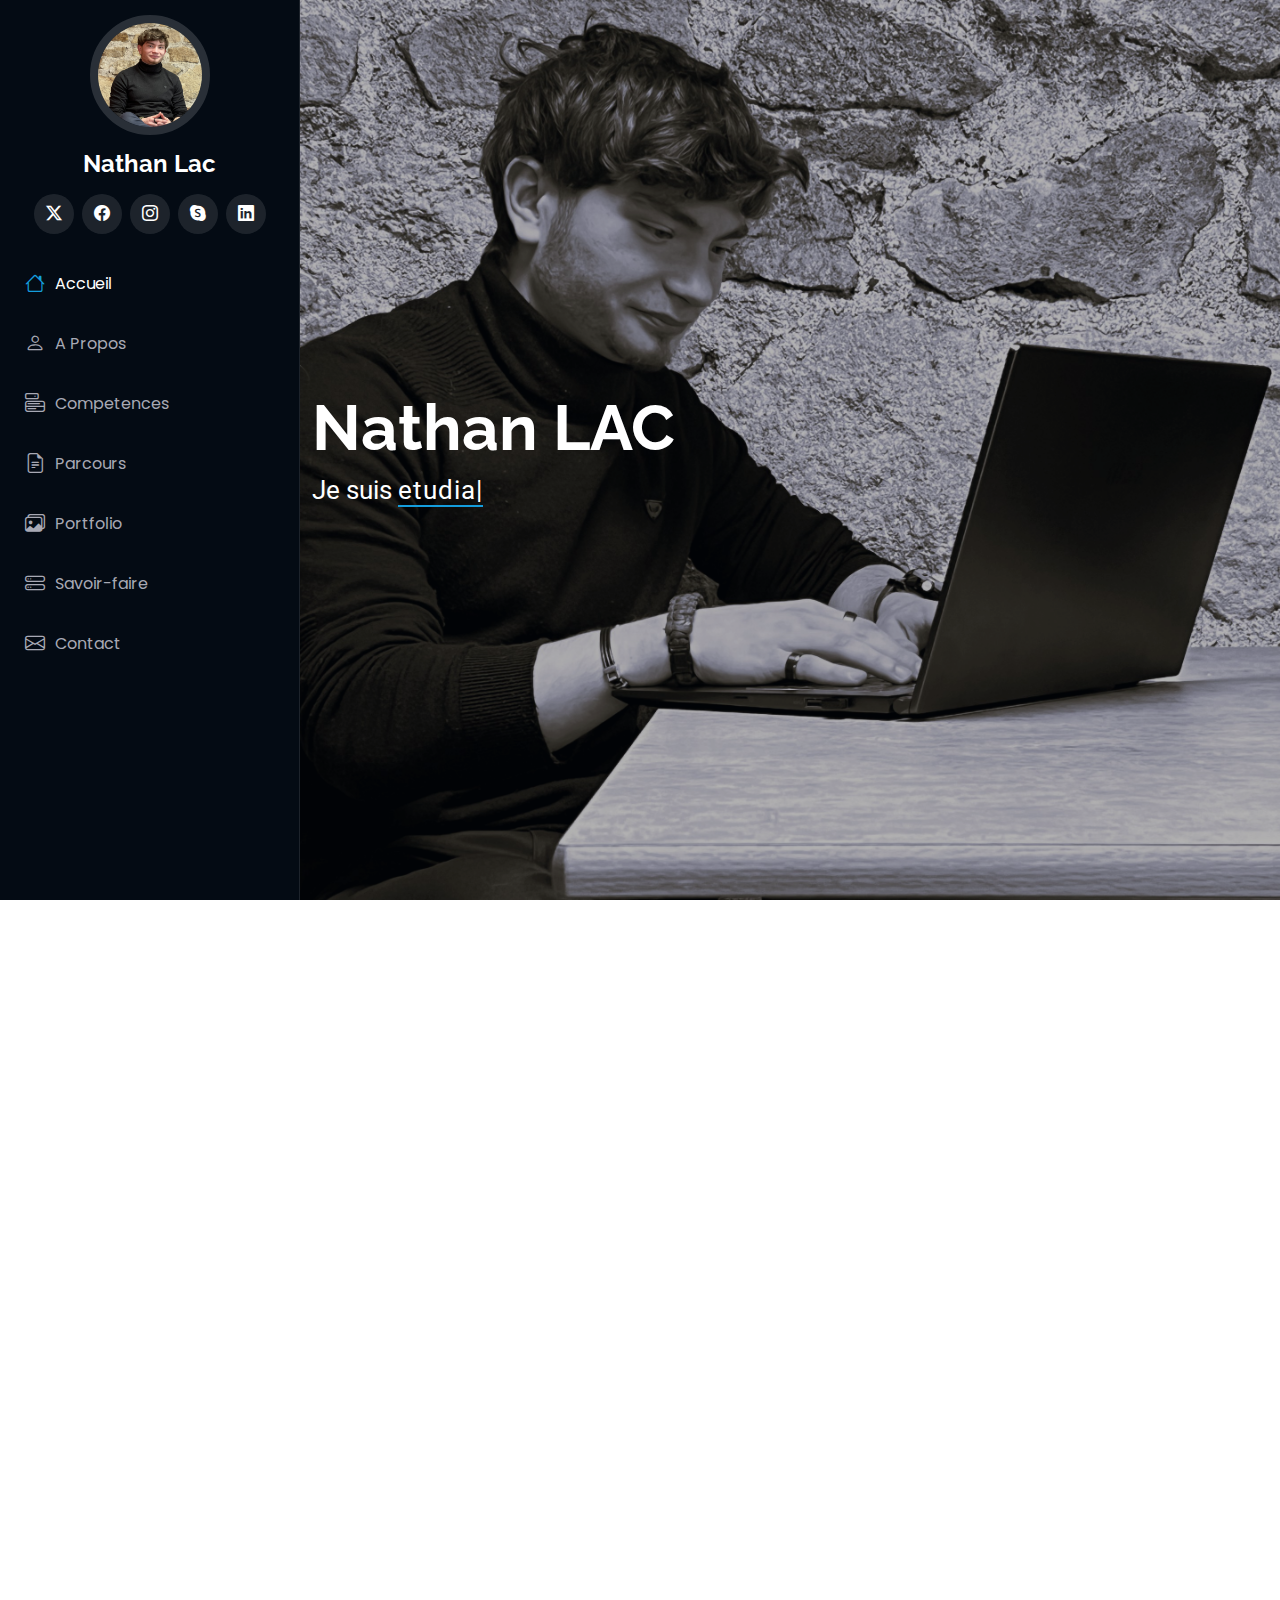
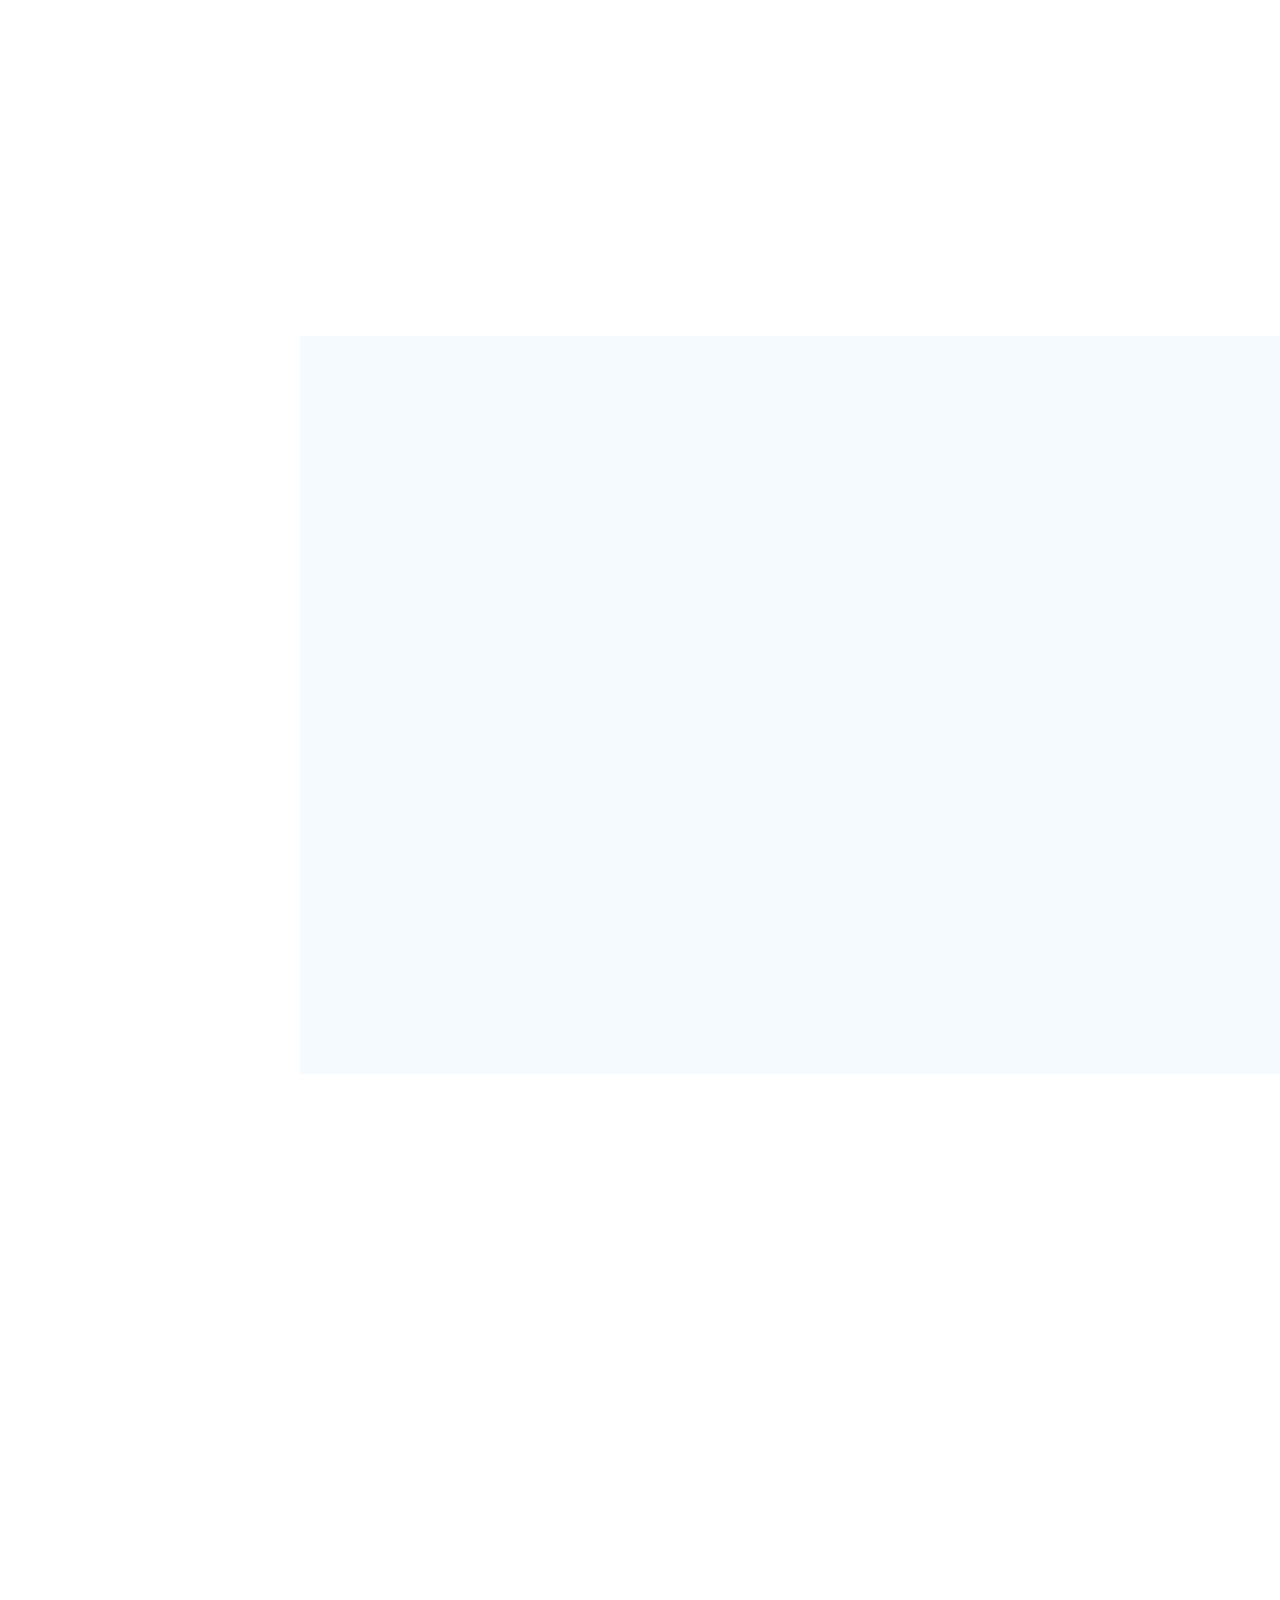
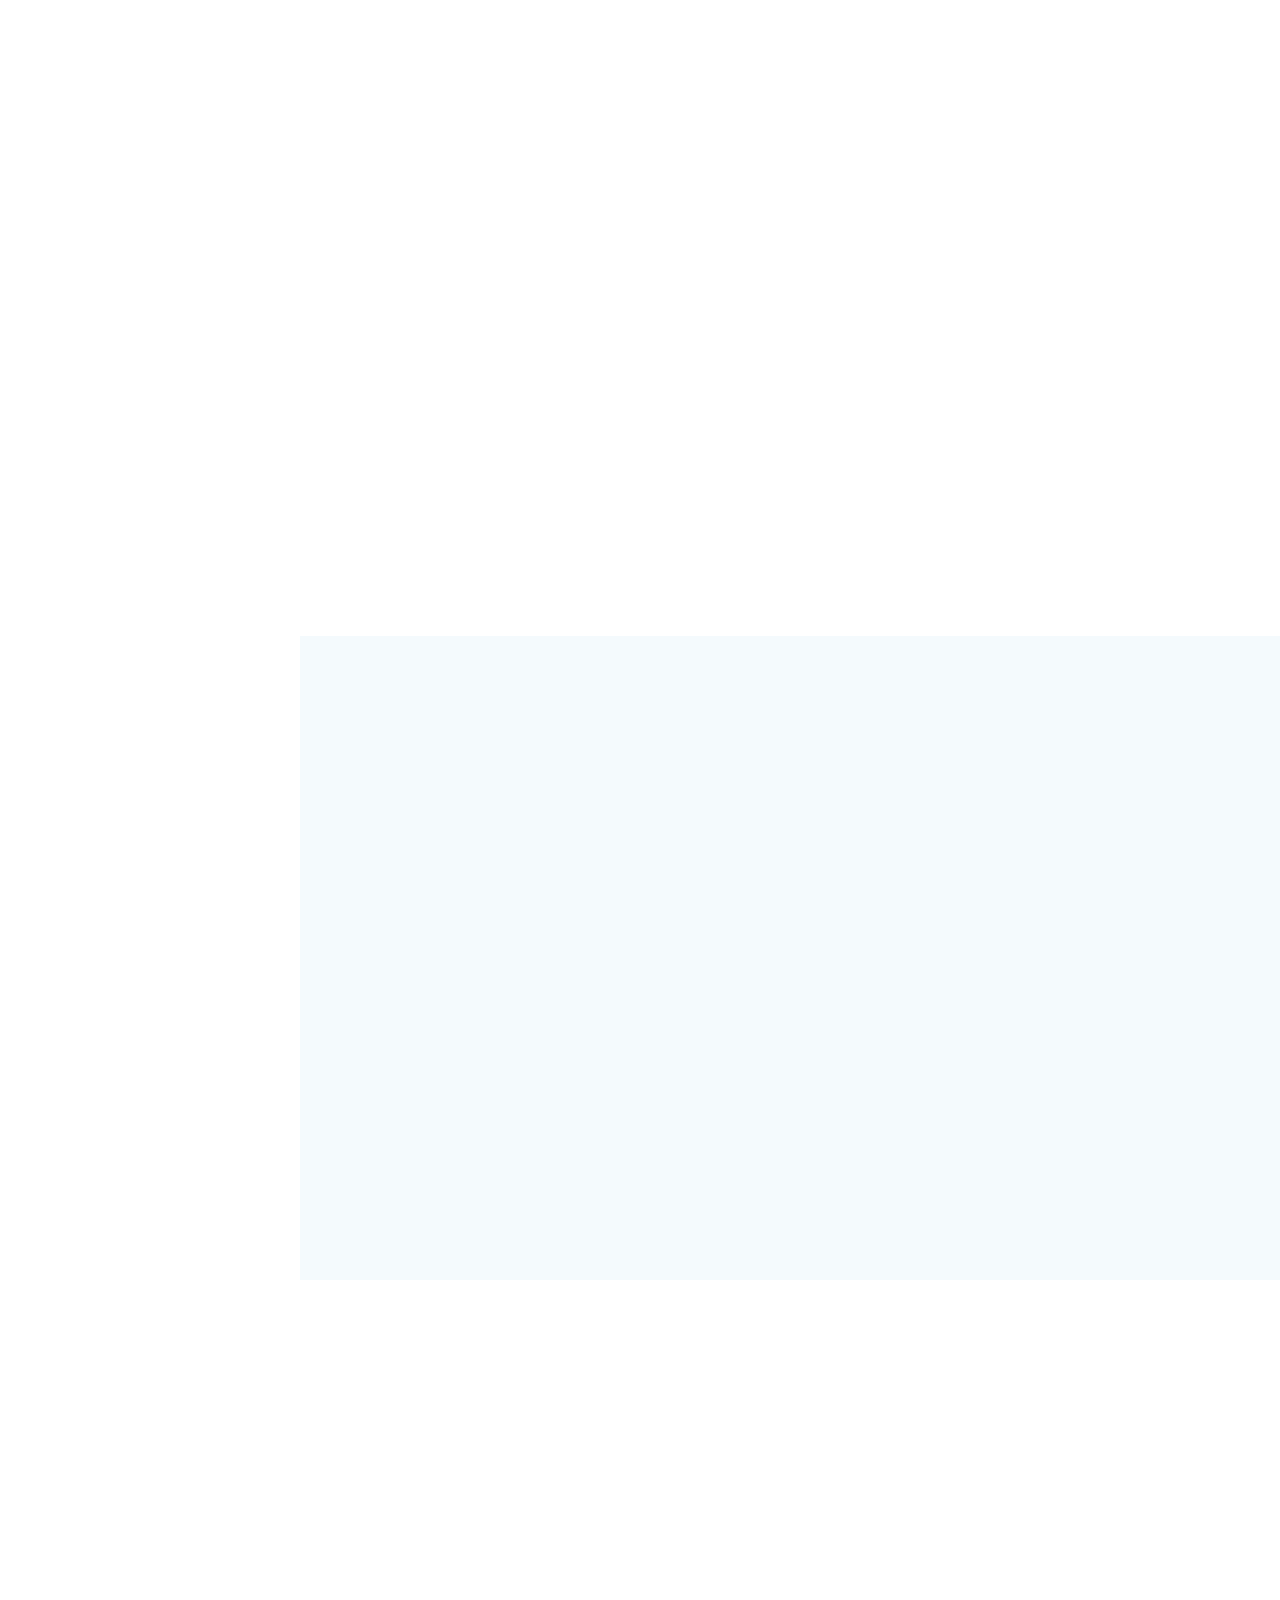
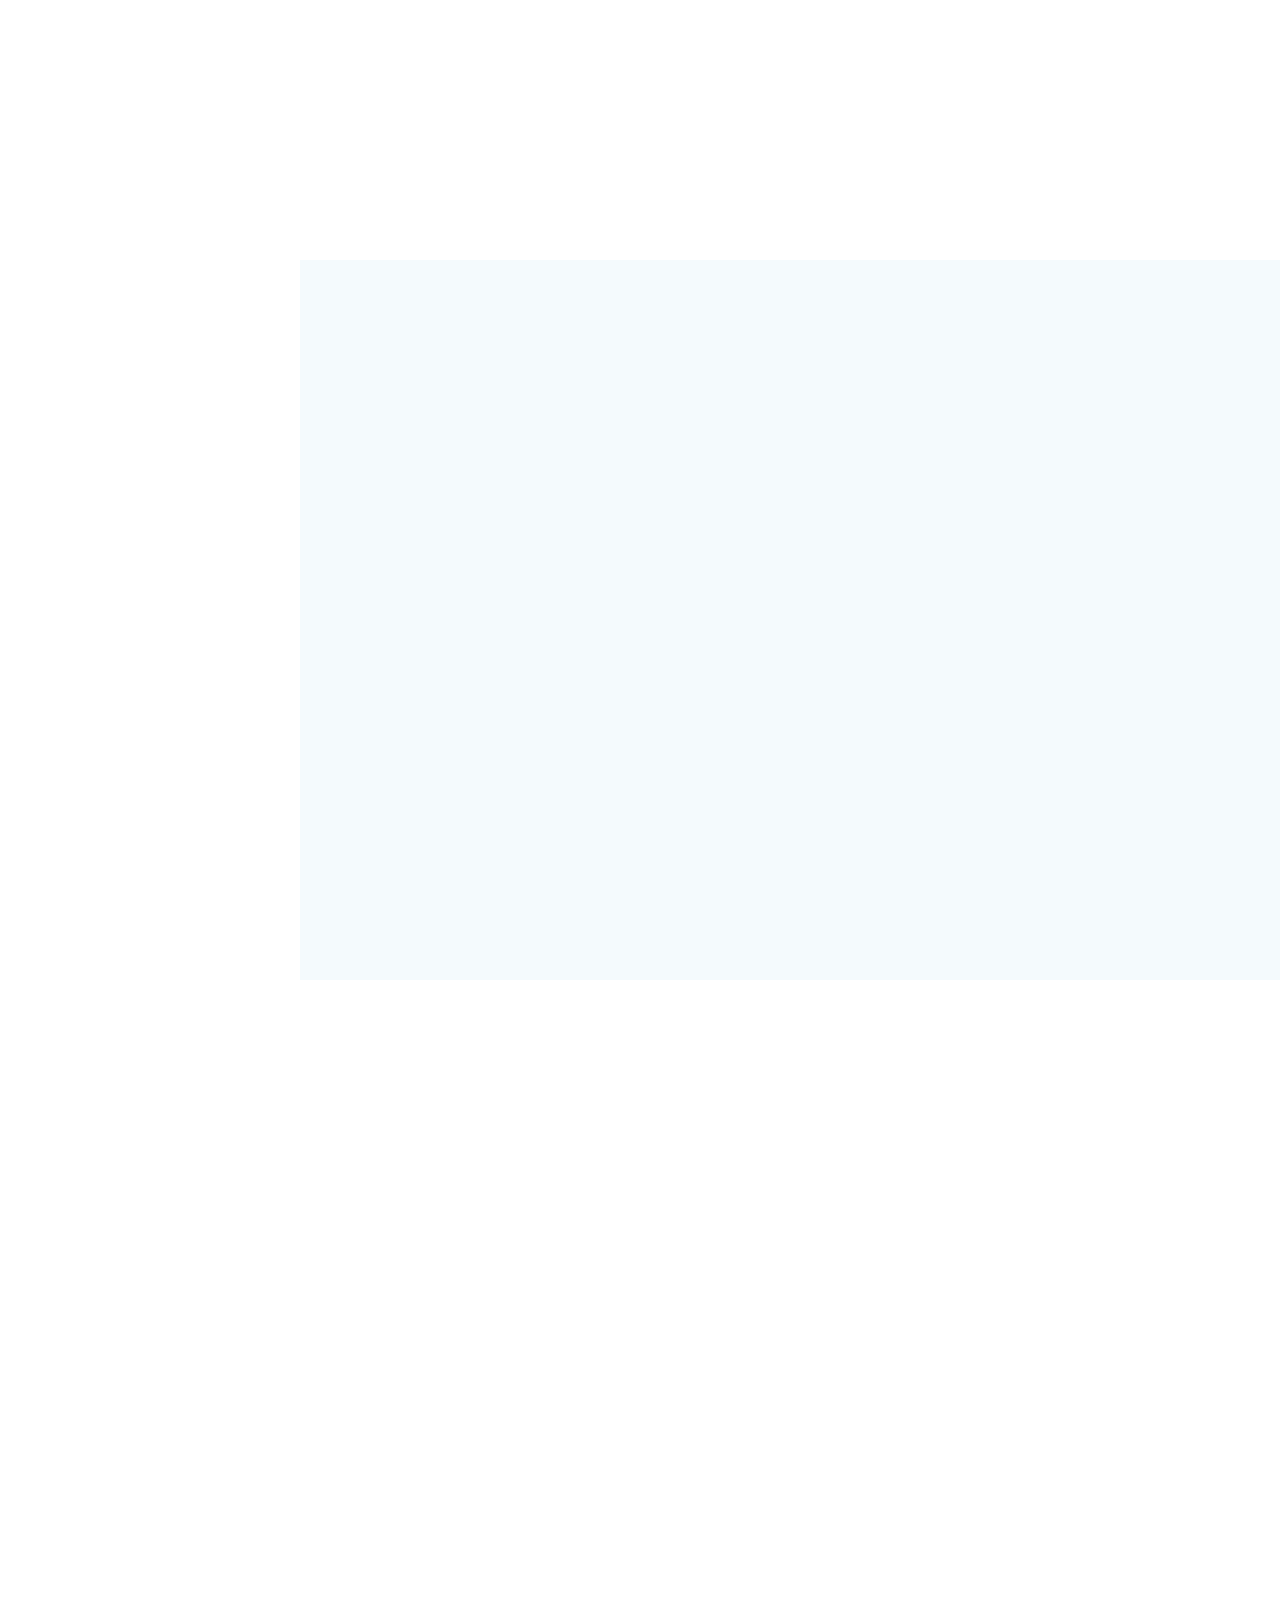
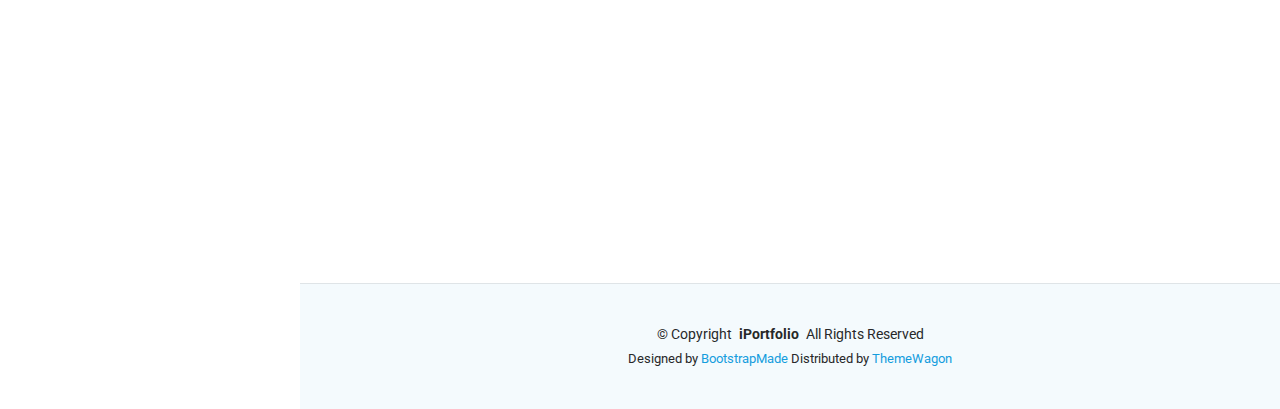
==== index.html @ c9a133c6 "modif section savoir-faire" ====
<!DOCTYPE html>
<html lang="fr">

<head>
  <meta charset="utf-8">
  <meta content="width=device-width, initial-scale=1.0" name="viewport">
  <title>Portefolio Nathan Lac</title>
  <meta content="" name="description">
  <meta content="" name="keywords">

  <!-- Favicons -->
  <link href="assets/img/favicon.png" rel="icon">
  <link href="assets/img/apple-touch-icon.png" rel="apple-touch-icon">

  <!-- Fonts -->
  <link href="https://fonts.googleapis.com" rel="preconnect">
  <link href="https://fonts.gstatic.com" rel="preconnect" crossorigin>
  <link href="https://fonts.googleapis.com/css2?family=Roboto:ital,wght@0,100;0,300;0,400;0,500;0,700;0,900;1,100;1,300;1,400;1,500;1,700;1,900&family=Poppins:ital,wght@0,100;0,200;0,300;0,400;0,500;0,600;0,700;0,800;0,900;1,100;1,200;1,300;1,400;1,500;1,600;1,700;1,800;1,900&family=Raleway:ital,wght@0,100;0,200;0,300;0,400;0,500;0,600;0,700;0,800;0,900;1,100;1,200;1,300;1,400;1,500;1,600;1,700;1,800;1,900&display=swap" rel="stylesheet">

  <!-- Vendor CSS Files -->
  <link href="assets/vendor/bootstrap/css/bootstrap.min.css" rel="stylesheet">
  <link href="assets/vendor/bootstrap-icons/bootstrap-icons.css" rel="stylesheet">
  <link href="assets/vendor/aos/aos.css" rel="stylesheet">
  <link href="assets/vendor/glightbox/css/glightbox.min.css" rel="stylesheet">
  <link href="assets/vendor/swiper/swiper-bundle.min.css" rel="stylesheet">

  <!-- Main CSS File -->
  <link href="assets/css/main.css" rel="stylesheet">

  <!-- =======================================================
  * Template Name: iPortfolio
  * Template URL: https://bootstrapmade.com/iportfolio-bootstrap-portfolio-websites-template/
  * Updated: Jun 29 2024 with Bootstrap v5.3.3
  * Author: BootstrapMade.com
  * License: https://bootstrapmade.com/license/
  ======================================================== -->
</head>

<body class="index-page">

  <header id="header" class="header dark-background d-flex flex-column">
    <i class="header-toggle d-xl-none bi bi-list"></i>

    <div class="profile-img">
      <img src="assets/img/img_profile.jpg" alt="" class="img-fluid rounded-circle">
    </div>

    <a href="index.html" class="logo d-flex align-items-center justify-content-center">
      <!-- Uncomment the line below if you also wish to use an image logo -->
      <!-- <img src="assets/img/logo.png" alt=""> -->
      <h1 class="sitename">Nathan Lac</h1>
    </a>

    <div class="social-links text-center">
      <a href="#" class="twitter"><i class="bi bi-twitter-x"></i></a>
      <a href="#" class="facebook"><i class="bi bi-facebook"></i></a>
      <a href="#" class="instagram"><i class="bi bi-instagram"></i></a>
      <a href="#" class="google-plus"><i class="bi bi-skype"></i></a>
      <a href="#" class="linkedin"><i class="bi bi-linkedin"></i></a>
    </div>

    <nav id="navmenu" class="navmenu">
      <ul>
        <li><a href="#accueil" class="active"><i class="bi bi-house navicon"></i>Accueil</a></li>
        <li><a href="#a_propos"><i class="bi bi-person navicon"></i>A Propos</a></li>
        <li><a href="#competences"><i class="bi bi-menu-button navicon"></i>Competences</a></li>
        <li><a href="#parcours"><i class="bi bi-file-earmark-text navicon"></i>Parcours</a></li>
        <li><a href="#portfolio"><i class="bi bi-images navicon"></i> Portfolio</a></li>
        <li><a href="#savoir-faire"><i class="bi bi-hdd-stack navicon"></i> Savoir-faire</a></li>
        <!--<li class="dropdown"><a href="#"><i class="bi bi-menu-button navicon"></i> <span>Dropdown</span> <i class="bi bi-chevron-down toggle-dropdown"></i></a>
          <ul>
            <li><a href="#">Dropdown 1</a></li>
            <li class="dropdown"><a href="#"><span>Deep Dropdown</span> <i class="bi bi-chevron-down toggle-dropdown"></i></a>
              <ul>
                <li><a href="#">Deep Dropdown 1</a></li>
                <li><a href="#">Deep Dropdown 2</a></li>
                <li><a href="#">Deep Dropdown 3</a></li>
                <li><a href="#">Deep Dropdown 4</a></li>
                <li><a href="#">Deep Dropdown 5</a></li>
              </ul>
            </li>
            <li><a href="#">Dropdown 2</a></li>
            <li><a href="#">Dropdown 3</a></li>
            <li><a href="#">Dropdown 4</a></li>
          </ul>
        </li>-->
        <li><a href="#contact"><i class="bi bi-envelope navicon"></i> Contact</a></li>
      </ul>
    </nav>

  </header>

  <main class="main">

    <!-- accueil Section -->
    <section id="accueil" class="accueil section dark-background">

      <img src="assets/img/accueil_bg_bn.jpg" alt="" data-aos="fade-in" class="">

      <div class="container" data-aos="fade-up" data-aos-delay="100">
        <h2>Nathan LAC</h2>
        <p>Je suis <span class="typed" data-typed-items="etudiant en BTS SIO, developpeur web, concepteur d'UI"></span><span class="typed-cursor typed-cursor--blink" aria-hidden="true"></span><span class="typed-cursor typed-cursor--blink" aria-hidden="true"></span></p>
      </div>

    </section><!-- /accueil Section -->

    <!-- a_propos Section -->
    <section id="a_propos" class="a_propos section">

      <!-- Section Title -->
      <div class="container section-title" data-aos="fade-up">
        <h2>A Propos</h2>
        <p>Étudiant en deuxième année de BTS savoir-faire Informatiques aux Organisations (SIO), option Solutions Logicielles et Applications Métier (SLAM), je suis passionné par le design d'UI/UX, le développement web et les nouvelles technologies.</p>
      </div><!-- End Section Title -->

      <div class="container" data-aos="fade-up" data-aos-delay="100">

        <div class="row gy-4 justify-content-center">
          <div class="col-lg-4">
            <img src="assets/img/img_profile.jpg" class="img-fluid" alt="">
          </div>
          <div class="col-lg-8 content">
            <h2>UI/UX Designeur &amp; Developpeur Web.</h2>
            <p class="fst-italic py-3">
              Mon objectif est de concevoir des expériences utilisateur optimisées en combinant esthétique et performance.
            </p>
            <div class="row">
              <div class="col-lg-6">
                <ul>
                  <li><i class="bi bi-chevron-right"></i> <strong>Naissance :</strong> <span>29 Avril 2004</span></li>
                  <li><i class="bi bi-chevron-right"></i> <strong>Tel :</strong> <span>06 08 76 24 68</span></li>
                  <li><i class="bi bi-chevron-right"></i> <strong>Addresse :</strong> <span>43340 LANDOS</span></li>
                </ul>
              </div>
              <div class="col-lg-6">
                <ul>
                  <li><i class="bi bi-chevron-right"></i> <strong>Age :</strong> <span>20 ans</span></li>
                  <li><i class="bi bi-chevron-right"></i> <strong>Diplome :</strong> <span>Bac +2 BTS SIO</span></li>
                  <li><i class="bi bi-chevron-right"></i> <strong>Email :</strong> <span>lacnathan926@gmail.com</span></li>
                </ul>
              </div>
            </div>
            <!--<p class="py-3">
              Officiis eligendi itaque labore et dolorum mollitia officiis optio vero. Quisquam sunt adipisci omnis et ut. Nulla accusantium dolor incidunt officia tempore. Et eius omnis.
              Cupiditate ut dicta maxime officiis quidem quia. Sed et consectetur qui quia repellendus itaque neque.
            </p>-->
            <div class="row">
              <div class="container-fluid text-center">
                <a id="custom-accent-btn" class="btn custom-accent-btn" href="#contact" role="button">Contactez-moi !</a>
              </div>
            </div>
          </div>
        </div>

      </div>

    </section><!-- /a_propos Section -->

    <!-- Stats Section -->
    <section id="stats" class="stats section">

      <div class="container" data-aos="fade-up" data-aos-delay="100">

        <div class="row gy-4">

          <div class="col-lg-3 col-md-6">
            <div class="stats-item">
              <i class="bi bi-emoji-smile"></i>
              <span data-purecounter-start="0" data-purecounter-end="5" data-purecounter-duration="1" class="purecounter"></span>
              <p><strong>Solutions</strong> <span>apportées aux clients </span></p>
            </div>
          </div><!-- End Stats Item -->

          <div class="col-lg-3 col-md-6">
            <div class="stats-item">
              <i class="bi bi-journal-richtext"></i>
              <span data-purecounter-start="0" data-purecounter-end="15" data-purecounter-duration="1" class="purecounter"></span>
              <p><strong>Projets</strong> <span>Accomplies durant les deux années de formation et divers stages</span></p>
            </div>
          </div><!-- End Stats Item -->

          <div class="col-lg-3 col-md-6">
            <div class="stats-item">
              <i class="bi bi-headset"></i>
              <span data-purecounter-start="0" data-purecounter-end="1453" data-purecounter-duration="1" class="purecounter"></span>
              <p><strong>Heures de support</strong> <span>appporté au client en milieu professionnel</span></p>
            </div>
          </div><!-- End Stats Item -->

          <div class="col-lg-3 col-md-6">
            <div class="stats-item">
              <i class="bi bi-people"></i>
              <span data-purecounter-start="0" data-purecounter-end="4" data-purecounter-duration="1" class="purecounter"></span>
              <p><strong>Travail en équipe</strong> <span></span></p>
            </div>
          </div><!-- End Stats Item -->

        </div>

      </div>

    </section><!-- /Stats Section -->

    <!-- competences Section -->
    <section id="competences" class="competences section light-background">

      <!-- Section Title -->
      <div class="container section-title" data-aos="fade-up">
        <h2>Competences</h2>
        <p>Competences acquises lors de ma formation et de mes divers stages</p>
      </div><!-- End Section Title -->

      <div class="container" data-aos="fade-up" data-aos-delay="100">

        <div class="row competences-content competences-animation">

          <div class="col-lg-6">

            <div class="progress">
              <span class="skill"><span>HTML</span> <i class="val">95%</i></span>
              <div class="progress-bar-wrap">
                <div class="progress-bar" role="progressbar" aria-valuenow="95" aria-valuemin="0" aria-valuemax="100"></div>
              </div>
            </div><!-- End competences Item -->

            <div class="progress">
              <span class="skill"><span>CSS</span> <i class="val">70%</i></span>
              <div class="progress-bar-wrap">
                <div class="progress-bar" role="progressbar" aria-valuenow="70" aria-valuemin="0" aria-valuemax="100"></div>
              </div>
            </div><!-- End competences Item -->

            <div class="progress">
              <span class="skill"><span>JavaScript</span> <i class="val">50%</i></span>
              <div class="progress-bar-wrap">
                <div class="progress-bar" role="progressbar" aria-valuenow="50" aria-valuemin="0" aria-valuemax="100"></div>
              </div>
            </div><!-- End competences Item -->

            <div class="progress">
              <span class="skill"><span>Python</span> <i class="val">75%</i></span>
              <div class="progress-bar-wrap">
                <div class="progress-bar" role="progressbar" aria-valuenow="75" aria-valuemin="0" aria-valuemax="100"></div>
              </div>
            </div><!-- End competences Item -->

            <div class="progress">
              <span class="skill"><span>GIT</span> <i class="val">80%</i></span>
              <div class="progress-bar-wrap">
                <div class="progress-bar" role="progressbar" aria-valuenow="80" aria-valuemin="0" aria-valuemax="100"></div>
              </div>
            </div><!-- End competences Item -->

          </div>

          <div class="col-lg-6">

            <div class="progress">
              <span class="skill"><span>PHP</span> <i class="val">80%</i></span>
              <div class="progress-bar-wrap">
                <div class="progress-bar" role="progressbar" aria-valuenow="80" aria-valuemin="0" aria-valuemax="100"></div>
              </div>
            </div><!-- End competences Item -->

            <div class="progress">
              <span class="skill"><span>WordPress/CMS</span> <i class="val">50%</i></span>
              <div class="progress-bar-wrap">
                <div class="progress-bar" role="progressbar" aria-valuenow="50" aria-valuemin="0" aria-valuemax="100"></div>
              </div>
            </div><!-- End competences Item -->

            <div class="progress">
              <span class="skill"><span>C#</span> <i class="val">40%</i></span>
              <div class="progress-bar-wrap">
                <div class="progress-bar" role="progressbar" aria-valuenow="40" aria-valuemin="0" aria-valuemax="100"></div>
              </div>
            </div><!-- End competences Item -->

            <div class="progress">
              <span class="skill"><span>SQL</span> <i class="val">65%</i></span>
              <div class="progress-bar-wrap">
                <div class="progress-bar" role="progressbar" aria-valuenow="65" aria-valuemin="0" aria-valuemax="100"></div>
              </div>
            </div><!-- End competences Item -->

            <div class="progress">
              <span class="skill"><span>Github</span> <i class="val">80%</i></span>
              <div class="progress-bar-wrap">
                <div class="progress-bar" role="progressbar" aria-valuenow="80" aria-valuemin="0" aria-valuemax="100"></div>
              </div>
            </div><!-- End competences Item -->

          </div>

        </div>

        <div class="logos overflow-hidden py-5 px-0 position-relative" style="white-space: nowrap;">
          <div class="logos-slide d-inline-block">
              <img src="assets/img/logo_language/html-5-svgrepo-com.svg" alt="Logo 1">
              <img src="assets/img/logo_language/php-1-logo-svgrepo-com.svg" alt="Logo 2">
              <img src="assets/img/logo_language/css-3-logo-svgrepo-com.svg" alt="Logo 3">
              <img src="assets/img/logo_language/wordpress-svgrepo-com.svg" alt="Logo 4">
              <img src="assets/img/logo_language/javascript-svgrepo-com.svg" alt="Logo 5">
              <img src="assets/img/logo_language/c-sharp-svgrepo-com.svg" alt="Logo 6">
              <img src="assets/img/logo_language/python-svgrepo-com.svg" alt="Logo 7">
              <img src="assets/img/logo_language/sql-database-generic-svgrepo-com.svg" alt="Logo 8">
              <img src="assets/img/logo_language/git-svgrepo-com.svg" alt="Logo 9">
              <img src="assets/img/logo_language/github-142-svgrepo-com.svg" alt="Logo 10">
          </div>
        </div>
      </div>

    </section><!-- /competences Section -->

    <!-- parcours Section -->
    <section id="parcours" class="parcours section">

      <!-- Section Title -->
      <div class="container section-title" data-aos="fade-up">
        <h2>Parcours</h2>
        <p>De ma decouverte de l'informatique au lycée a mon BTS.</p>
      </div><!-- End Section Title -->

      <div class="container">

        <div class="row">

          <div class="col-lg-6" data-aos="fade-up" data-aos-delay="100">

            <h3 class="parcours-title">Formation</h3>
            
            <div class="parcours-item">
              <h4>Bac Général - Classe de Première</h4>
              <h5>2021 - 2022</h5>
              <p><em>Lycée Général et technologique Simone Weil, 43000, Le Puy-en-Velay</em></p>
              <p>Spécialité : Mathématique, Numerique et Science Informatique, Physique</p>
            </div><!-- Edn parcours Item -->

            <div class="parcours-item">
              <h4>Bac Général - Classe de Terminale</h4>
              <h5>2022 - 2023</h5>
              <p><em>Lycée Général et technologique Simone Weil, 43000, Le Puy-en-Velay</em></p>
              <p>Spécialité : Mathématique, Numerique et Science Informatique</p>
            </div><!-- Edn parcours Item -->

            <div class="parcours-item">
              <h4>BTS - Service Informatique aux Organisations <br><em>Première année</em></h4>
              <h5>2023 - 2024</h5>
              <p><em>Pôle La Chartreuse, 43700, Brive-Charensac</em></p>
              <p>Option : Solutions Logiciels et Applications Metiers (deuxième semèstres)</p>
            </div><!-- Edn parcours Item -->

            <div class="parcours-item">
              <h4>BTS - Service Informatique aux Organisations <br><em>Deuxième année</em></h4>
              <h5>2024 - 2025</h5>
              <p><em>Pôle La Chartreuse, 43700, Brive-Charensac</em></p>
              <p>Option : Solutions Logiciels et Applications Metiers</p>
            </div><!-- Edn parcours Item -->

            
          </div>

          <div class="col-lg-6" data-aos="fade-up" data-aos-delay="200">
            <h3 class="parcours-title">Experience Professionnelle</h3>
            <div class="parcours-item">
              <h4>Stage - Première année de BTS</h4>
              <h5>3 juin 2024 - 27 juin 2024</h5>
              <p><em>Télétravail, Nacre Informatique</em></p>
              <ul>
                <li>Création d'un site vitrine pour une association</li>
              </ul>
            </div><!-- Edn parcours Item -->

            <div class="parcours-item">
              <h4>Stage - Deuxième année de BTS</h4>
              <h5>janvier 2025 - 21 fevrier 2025</h5>
              <p><em>Télétravail, 3dfi.net</em></p>
              <ul>
                <li>Amelioration design de site internet client</li>
                <li>Remplisage de site internet client</li>
                <li>Correction de bugs</li>
                <li>Conception d'une maquette de site internet</li>
                <li>Montage Video / Photo</li>
                <li>Ecoute du client et solutions apportées en conséquence</li>
              </ul>
            </div><!-- Edn parcours Item -->

          </div>

        </div>

      </div>

    </section><!-- /parcours Section -->

    <!-- Portfolio Section -->
    <section id="portfolio" class="portfolio section light-background">

      <!-- Section Title -->
      <div class="container section-title" data-aos="fade-up">
        <h2>Portfolio</h2>
        <p>Mes projets effectué durant ma formation et mes stages.</p>
      </div><!-- End Section Title -->

      <div class="container">

        <div class="isotope-layout" data-default-filter="*" data-layout="masonry" data-sort="original-order">

          <ul class="portfolio-filters isotope-filters" data-aos="fade-up" data-aos-delay="100">
            <li data-filter="*" class="filter-active">Tous</li>
            <li data-filter=".filter-php">MVC(php)</li>
            <li data-filter=".filter-csharp">C#</li>
            <li data-filter=".filter-sym">Symfony</li>
          </ul><!-- End Portfolio Filters -->

          <div class="row gy-4 isotope-container" data-aos="fade-up" data-aos-delay="200">

            <div class="col-lg-4 col-md-6 portfolio-item isotope-item filter-php">
              <div class="portfolio-content h-100">
                <img src="assets/img/portfolio/Garage_audi_MVC.png" class="img-fluid" alt="Garage Audi">
                <div class="portfolio-info">
                  <h4>Garage Audi</h4>
                  <p>Site de gestion de vehicules</p>
                  <!--<a href="assets/img/portfolio/Garage_audi_MVC.png" title="Garage Audi" data-gallery="portfolio-gallery-app" class="glightbox preview-link"><i class="bi bi-zoom-in"></i></a>-->
                  <a href="#portfolioModal" data-bs-toggle="modal" title="More Details" class="details-link"><i class="bi bi-zoom-in"></i></a>
                </div>
              </div>
            </div><!-- End Portfolio Item -->
            <!-- Modal -->
            <div class="modal fade" id="portfolioModal" tabindex="-1" aria-labelledby="portfolioModalLabel" aria-hidden="true">
              <div class="modal-dialog modal-lg">
                <div class="modal-content">
                  <div class="modal-header">
                    <h1 class="modal-title" id="portfolioModalLabel">Garage Audi</h1>
                    <button type="button" class="btn-close" data-bs-dismiss="modal" aria-label="Close"></button>
                  </div>
                  <div class="modal-body">
                    <div class="row">
                      <!-- Carrousel à droite -->
                      <div class="col-lg-8">
                        <div id="carouselIndicators" class="carousel slide" data-bs-ride="carousel">
                          <div class="carousel-indicators">
                            <button type="button" data-bs-target="#carouselIndicators" data-bs-slide-to="0" class="active" aria-current="true" aria-label="Slide 1"></button>
                            <button type="button" data-bs-target="#carouselIndicators" data-bs-slide-to="1" aria-label="Slide 2"></button>
                          </div>
                          <div class="carousel-inner">
                            <div class="carousel-item active">
                              <img src="assets/img/portfolio/Garage_audi_MVC.png" class="d-block w-100" alt="Garage Audi 1">
                            </div>
                            <div class="carousel-item">
                              <img src="assets/img/portfolio/Garage audi_MVC_1.png" class="d-block w-100" alt="Garage Audi 2">
                            </div>
                          </div>
                          <button class="carousel-control-prev" type="button" data-bs-target="#carouselIndicators" data-bs-slide="prev">
                            <span class="carousel-control-prev-icon" aria-hidden="true"></span>
                            <span class="visually-hidden">Previous</span>
                          </button>
                          <button class="carousel-control-next" type="button" data-bs-target="#carouselIndicators" data-bs-slide="next">
                            <span class="carousel-control-next-icon" aria-hidden="true"></span>
                            <span class="visually-hidden">Next</span>
                          </button>
                        </div>
                      </div>
                      <!-- Description à gauche -->
                      <div class="col-lg-4">
                        <p>
                          Ce projet est une application de gestion de véhicules pour un garage Audi. construit sous forme de framework Modele Vue Controleur et avec l'utilisation de CRUD et de Bootstrap pour le design.
                        </p>
                        <ul>
                          <li><strong>Technologies :</strong> PHP, MySQL, Bootstrap</li>
                          <li><strong>Année :</strong> 2024</li>
                          <li><strong>Modele :</strong>MVC</li>
                        </ul>
                      </div>
                    </div>
                  </div>
                </div>
              </div>
            </div>

            <div class="col-lg-4 col-md-6 portfolio-item isotope-item filter-php">
              <div class="portfolio-content h-100">
                <img src="assets/img/portfolio/ProjetD.png" class="img-fluid" alt="ProjetD">
                <div class="portfolio-info">
                  <h4>ProjetD</h4>
                  <p>Site de gestion de courses de voiture</p>
                  <a href="#portfolioModal_1" data-bs-toggle="modal" title="More Details" class="details-link"><i class="bi bi-zoom-in"></i></a>
                </div>
              </div>
            </div><!-- End Portfolio Item -->
            <!-- Modal -->
            <div class="modal fade" id="portfolioModal_1" tabindex="-1" aria-labelledby="portfolioModalLabel" aria-hidden="true">
            <div class="modal-dialog modal-lg">
              <div class="modal-content">
                <div class="modal-header">
                  <h1 class="modal-title" id="portfolioModalLabel">ProjetD</h1>
                  <button type="button" class="btn-close" data-bs-dismiss="modal" aria-label="Close"></button>
                </div>
                <div class="modal-body">
                  <div class="row">
                    <!-- Carrousel à droite -->
                    <div class="col-lg-8">
                      <div id="carouselIndicators_1" class="carousel slide" data-bs-ride="carousel">
                        <div class="carousel-indicators">
                          <button type="button" data-bs-target="#carouselIndicators_1" data-bs-slide-to="0" class="active" aria-current="true" aria-label="Slide 1"></button>
                          <button type="button" data-bs-target="#carouselIndicators_1" data-bs-slide-to="1" aria-label="Slide 2"></button>
                          <button type="button" data-bs-target="#carouselIndicators_1" data-bs-slide-to="2" aria-label="Slide 3"></button>
                        </div>
                        <div class="carousel-inner">
                          <div class="carousel-item active">
                            <img src="assets/img/portfolio/ProjetD.png" class="d-block w-100" alt="ProjetD 1">
                          </div>
                          <div class="carousel-item">
                            <img src="assets/img/portfolio/ProjetD_1.png" class="d-block w-100" alt="ProjetD 2">
                          </div>
                          <div class="carousel-item">
                            <img src="assets/img/portfolio/ProjetD_2.png" class="d-block w-100" alt="ProjetD 3">
                          </div>
                        </div>
                        <button class="carousel-control-prev" type="button" data-bs-target="#carouselIndicators_1" data-bs-slide="prev">
                          <span class="carousel-control-prev-icon" aria-hidden="true"></span>
                          <span class="visually-hidden">Previous</span>
                        </button>
                        <button class="carousel-control-next" type="button" data-bs-target="#carouselIndicators_1" data-bs-slide="next">
                          <span class="carousel-control-next-icon" aria-hidden="true"></span>
                          <span class="visually-hidden">Next</span>
                        </button>
                      </div>
                    </div>
                    <!-- Description à gauche -->
                    <div class="col-lg-4">
                      <p>
                        Ce projet est une application de gestion de véhicules, de circuit et de pilote pour des courses automobile. construit sous forme de framework Modele Vue Controleur et avec l'utilisation de CRUD et de Bootstrap pour le design.
                      </p>
                      <ul>
                        <li><strong>Technologies :</strong> PHP, MySQL, Bootstrap</li>
                        <li><strong>Année :</strong> 2024</li>
                        <li><strong>Modele :</strong>MVC</li>
                      </ul>
                    </div>
                  </div>
                </div>
              </div>
            </div>
          </div>

          <div class="col-lg-4 col-md-6 portfolio-item isotope-item filter-csharp">
            <div class="portfolio-content h-100">
              <img src="assets/img/portfolio/Loto (1).png" class="img-fluid" alt="Loto">
              <div class="portfolio-info">
                <h4>Loto</h4>
                <p>Application tirant 6 numeros au hasard</p>
                <a href="#portfolioModal_2" data-bs-toggle="modal" title="More Details" class="details-link"><i class="bi bi-zoom-in"></i></a>
              </div>
            </div>
          </div><!-- End Portfolio Item -->
          <!-- Modal -->
          <div class="modal fade" id="portfolioModal_2" tabindex="-1" aria-labelledby="portfolioModalLabel" aria-hidden="true">
          <div class="modal-dialog modal-lg">
            <div class="modal-content">
              <div class="modal-header">
                <h1 class="modal-title" id="portfolioModalLabel">Loto</h1>
                <button type="button" class="btn-close" data-bs-dismiss="modal" aria-label="Close"></button>
              </div>
              <div class="modal-body">
                <div class="row">
                  <!-- Carrousel à droite -->
                  <div class="col-lg-8">
                    <div id="carouselIndicators_2" class="carousel slide" data-bs-ride="carousel">
                      <div class="carousel-indicators">
                        <button type="button" data-bs-target="#carouselIndicators_2" data-bs-slide-to="0" class="active" aria-current="true" aria-label="Slide 1"></button>
                        <button type="button" data-bs-target="#carouselIndicators_2" data-bs-slide-to="1" aria-label="Slide 2"></button>
                      </div>
                      <div class="carousel-inner">
                        <div class="carousel-item active">
                          <img src="assets/img/portfolio/Loto (2).png" class="d-block w-100" alt="Loto 1">
                        </div>
                        <div class="carousel-item">
                          <img src="assets/img/portfolio/Loto (1).png" class="d-block w-100" alt="Loto 2">
                        </div>
                      </div>
                      <button class="carousel-control-prev" type="button" data-bs-target="#carouselIndicators_2" data-bs-slide="prev">
                        <span class="carousel-control-prev-icon" aria-hidden="true"></span>
                        <span class="visually-hidden">Previous</span>
                      </button>
                      <button class="carousel-control-next" type="button" data-bs-target="#carouselIndicators_2" data-bs-slide="next">
                        <span class="carousel-control-next-icon" aria-hidden="true"></span>
                        <span class="visually-hidden">Next</span>
                      </button>
                    </div>
                  </div>
                  <!-- Description à gauche -->
                  <div class="col-lg-4">
                    <p>
                      Ce projet est une application de tirage aleatoire des numeros du loto. Programmé C# et utilisant winForm pour etre afficher dans une fenêtre.
                    </p>
                    <ul>
                      <li><strong>Langage :</strong>C#</li>
                      <li><strong>Année :</strong>2024</li>
                      <li><strong>Modele :</strong>WinForm</li>
                    </ul>
                  </div>
                </div>
              </div>
            </div>
          </div>
        </div>

        <div class="col-lg-4 col-md-6 portfolio-item isotope-item filter-csharp">
          <div class="portfolio-content h-100">
            <img src="assets/img/portfolio/Bataille (3).png" class="img-fluid" alt="Loto">
            <div class="portfolio-info">
              <h4>Bataille</h4>
              <p>Application faisant jouer deux joueur automatiquement</p>
              <a href="#portfolioModal_3" data-bs-toggle="modal" title="More Details" class="details-link"><i class="bi bi-zoom-in"></i></a>
            </div>
          </div>
        </div><!-- End Portfolio Item -->
        <!-- Modal -->
        <div class="modal fade" id="portfolioModal_3" tabindex="-1" aria-labelledby="portfolioModalLabel" aria-hidden="true">
        <div class="modal-dialog modal-lg">
          <div class="modal-content">
            <div class="modal-header">
              <h1 class="modal-title" id="portfolioModalLabel">Bataille</h1>
              <button type="button" class="btn-close" data-bs-dismiss="modal" aria-label="Close"></button>
            </div>
            <div class="modal-body">
              <div class="row">
                <!-- Carrousel à droite -->
                <div class="col-lg-8">
                  <div id="carouselIndicators_3" class="carousel slide" data-bs-ride="carousel">
                    <div class="carousel-indicators">
                      <button type="button" data-bs-target="#carouselIndicators_3" data-bs-slide-to="0" class="active" aria-current="true" aria-label="Slide 1"></button>
                      <button type="button" data-bs-target="#carouselIndicators_3" data-bs-slide-to="1" aria-label="Slide 2"></button>
                      <button type="button" data-bs-target="#carouselIndicators_3" data-bs-slide-to="2" aria-label="Slide 3"></button>
                    </div>
                    <div class="carousel-inner">
                      <div class="carousel-item active">
                        <img src="assets/img/portfolio/Bataille (1).png" class="d-block w-100" alt="Bataille 1">
                      </div>
                      <div class="carousel-item">
                        <img src="assets/img/portfolio/Bataille (2).png" class="d-block w-100" alt="Bataille 2">
                      </div>
                      <div class="carousel-item">
                        <img src="assets/img/portfolio/Bataille (3).png" class="d-block w-100" alt="Batailles 3">
                      </div>
                    </div>
                    <button class="carousel-control-prev" type="button" data-bs-target="#carouselIndicators_3" data-bs-slide="prev">
                      <span class="carousel-control-prev-icon" aria-hidden="true"></span>
                      <span class="visually-hidden">Previous</span>
                    </button>
                    <button class="carousel-control-next" type="button" data-bs-target="#carouselIndicators_3" data-bs-slide="next">
                      <span class="carousel-control-next-icon" aria-hidden="true"></span>
                      <span class="visually-hidden">Next</span>
                    </button>
                  </div>
                </div>
                <!-- Description à gauche -->
                <div class="col-lg-4">
                  <p>
                    Ce projet est une application ou 2 joueurs (bots) s'affronte et determine un vainqueur suite a plusieurs tours et carte tirer aleatoirement. Programmé C# et utilisant winForm pour etre afficher dans une fenêtre et une Programmation Orientée Objet (POO).
                  </p>
                  <ul>
                    <li><strong>Langage :</strong>C#</li>
                    <li><strong>Année :</strong>2024</li>
                    <li><strong>Modele :</strong>WinForm, Programation Orientée Objet</li>
                  </ul>
                </div>
              </div>
            </div>
          </div>
        </div>
      </div>
          </div><!-- End Portfolio Container -->

        </div>

      </div>

    </section><!-- /Portfolio Section -->

    <!-- Savoir-faire Section -->
    <section id="savoir-faire" class="savoir-faire section">

      <!-- Section Title -->
      <div class="container section-title" data-aos="fade-up">
        <h2>Savoir-faire</h2>
        <p>Passionné par l'informatique et en fin de BTS SIO, je développe des solutions adaptées aux besoins des entreprises. Mon objectif est de fournir des services de qualité en développement web, en conception d'UI / UX, gestion de bases de données et cybersécurité.</p>
      </div><!-- End Section Title -->

      <div class="container">

        <div class="row gy-4">

          <!-- Développement Web & UI/UX -->
          <div class="col-lg-6 col-md-6 savoir-faire-item d-flex" data-aos="fade-up" data-aos-delay="100">
            <div class="icon flex-shrink-0"><i class="bi bi-laptop"></i></div>
            <div>
              <h4 class="title">Développement Web & UI/UX</h4>
              <p class="description">Création de sites modernes et responsives avec un design intuitif. Utilisation des technologies HTML, CSS, JavaScript et frameworks adaptés.</p>
            </div>
          </div><!-- End Service Item -->
        
          <!-- Gestion de Bases de Données -->
          <div class="col-lg-6 col-md-6 savoir-faire-item d-flex" data-aos="fade-up" data-aos-delay="200">
            <div class="icon flex-shrink-0"><i class="bi bi-database"></i></div>
            <div>
              <h4 class="title">Gestion de Bases de Données</h4>
              <p class="description">Conception et optimisation des bases de données avec MySQL et SQL Server. Amélioration des performances et gestion sécurisée des données.</p>
            </div>
          </div><!-- End Service Item -->
        
          <!-- Cybersécurité -->
          <div class="col-lg-6 col-md-6 savoir-faire-item d-flex" data-aos="fade-up" data-aos-delay="300">
            <div class="icon flex-shrink-0"><i class="bi bi-shield-lock"></i></div>
            <div>
              <h4 class="title">Cybersécurité</h4>
              <p class="description">Mise en place de bonnes pratiques en sécurité informatique. Protection des données et gestion des accès pour éviter les failles.</p>
            </div>
          </div><!-- End Service Item -->
        
          <!-- Maintenance et Support IT -->
          <div class="col-lg-6 col-md-6 savoir-faire-item d-flex" data-aos="fade-up" data-aos-delay="400">
            <div class="icon flex-shrink-0"><i class="bi bi-tools"></i></div>
            <div>
              <h4 class="title">Maintenance et Support IT</h4>
              <p class="description">Assistance technique, installation de logiciels et résolution des bugs pour assurer un bon fonctionnement des systèmes.</p>
            </div>
          </div><!-- End Service Item -->
        
        </div>
        
        
        


      </div>

    </section><!-- /savoir-faire Section -->

    <!-- Testimonials Section -->
    <section id="testimonials" class="testimonials section light-background">

      <!-- Section Title -->
      <div class="container section-title" data-aos="fade-up">
        <h2>Testimonials</h2>
        <p>Necessitatibus eius consequatur ex aliquid fuga eum quidem sint consectetur velit</p>
      </div><!-- End Section Title -->

      <div class="container" data-aos="fade-up" data-aos-delay="100">

        <div class="swiper init-swiper">
          <script type="application/json" class="swiper-config">
            {
              "loop": true,
              "speed": 600,
              "autoplay": {
                "delay": 5000
              },
              "slidesPerView": "auto",
              "pagination": {
                "el": ".swiper-pagination",
                "type": "bullets",
                "clickable": true
              },
              "breakpoints": {
                "320": {
                  "slidesPerView": 1,
                  "spaceBetween": 40
                },
                "1200": {
                  "slidesPerView": 3,
                  "spaceBetween": 1
                }
              }
            }
          </script>
          <div class="swiper-wrapper">

            <div class="swiper-slide">
              <div class="testimonial-item">
                <p>
                  <i class="bi bi-quote quote-icon-left"></i>
                  <span>Proin iaculis purus consequat sem cure digni ssim donec porttitora entum suscipit rhoncus. Accusantium quam, ultricies eget id, aliquam eget nibh et. Maecen aliquam, risus at semper.</span>
                  <i class="bi bi-quote quote-icon-right"></i>
                </p>
                <img src="assets/img/testimonials/testimonials-1.jpg" class="testimonial-img" alt="">
                <h3>Saul Goodman</h3>
                <h4>Ceo &amp; Founder</h4>
              </div>
            </div><!-- End testimonial item -->

            <div class="swiper-slide">
              <div class="testimonial-item">
                <p>
                  <i class="bi bi-quote quote-icon-left"></i>
                  <span>Export tempor illum tamen malis malis eram quae irure esse labore quem cillum quid malis quorum velit fore eram velit sunt aliqua noster fugiat irure amet legam anim culpa.</span>
                  <i class="bi bi-quote quote-icon-right"></i>
                </p>
                <img src="assets/img/testimonials/testimonials-2.jpg" class="testimonial-img" alt="">
                <h3>Sara Wilsson</h3>
                <h4>Designer</h4>
              </div>
            </div><!-- End testimonial item -->

            <div class="swiper-slide">
              <div class="testimonial-item">
                <p>
                  <i class="bi bi-quote quote-icon-left"></i>
                  <span>Enim nisi quem export duis labore cillum quae magna enim sint quorum nulla quem veniam duis minim tempor labore quem eram duis noster aute amet eram fore quis sint minim.</span>
                  <i class="bi bi-quote quote-icon-right"></i>
                </p>
                <img src="assets/img/testimonials/testimonials-3.jpg" class="testimonial-img" alt="">
                <h3>Jena Karlis</h3>
                <h4>Store Owner</h4>
              </div>
            </div><!-- End testimonial item -->

            <div class="swiper-slide">
              <div class="testimonial-item">
                <p>
                  <i class="bi bi-quote quote-icon-left"></i>
                  <span>Fugiat enim eram quae cillum dolore dolor amet nulla culpa multos export minim fugiat dolor enim duis veniam ipsum anim magna sunt elit fore quem dolore labore illum veniam.</span>
                  <i class="bi bi-quote quote-icon-right"></i>
                </p>
                <img src="assets/img/testimonials/testimonials-4.jpg" class="testimonial-img" alt="">
                <h3>Matt Brandon</h3>
                <h4>Freelancer</h4>
              </div>
            </div><!-- End testimonial item -->

            <div class="swiper-slide">
              <div class="testimonial-item">
                <p>
                  <i class="bi bi-quote quote-icon-left"></i>
                  <span>Quis quorum aliqua sint quem legam fore sunt eram irure aliqua veniam tempor noster veniam sunt culpa nulla illum cillum fugiat legam esse veniam culpa fore nisi cillum quid.</span>
                  <i class="bi bi-quote quote-icon-right"></i>
                </p>
                <img src="assets/img/testimonials/testimonials-5.jpg" class="testimonial-img" alt="">
                <h3>John Larson</h3>
                <h4>Entrepreneur</h4>
              </div>
            </div><!-- End testimonial item -->

          </div>
          <div class="swiper-pagination"></div>
        </div>

      </div>

    </section><!-- /Testimonials Section -->

    <!-- Contact Section -->
    <section id="contact" class="contact section">

      <!-- Section Title -->
      <div class="container section-title" data-aos="fade-up">
        <h2>Contact</h2>
        <p><strong>Contacter-moi !</strong> je vous repondrez avec plaisir.</p>
      </div><!-- End Section Title -->

      <div class="container" data-aos="fade-up" data-aos-delay="100">

        <div class="row gy-4">

          <div class="col-lg-5">

            <div class="info-wrap">
              <div class="info-item d-flex" data-aos="fade-up" data-aos-delay="200">
                <i class="bi bi-geo-alt flex-shrink-0"></i>
                <div>
                  <h3>Addresse</h3>
                  <p>4 impasse de la prairie, Lieu-dit Charbonnier, 43340 LANDOS</p>
                </div>
              </div><!-- End Info Item -->

              <div class="info-item d-flex" data-aos="fade-up" data-aos-delay="300">
                <i class="bi bi-telephone flex-shrink-0"></i>
                <div>
                  <h3>Téléphone</h3>
                  <p>06 08 76 24 68</p>
                </div>
              </div><!-- End Info Item -->

              <div class="info-item d-flex" data-aos="fade-up" data-aos-delay="400">
                <i class="bi bi-envelope flex-shrink-0"></i>
                <div>
                  <h3>Email</h3>
                  <p>lacnathan926@gmail.com</p>
                </div>
              </div><!-- End Info Item -->

              <iframe src="https://www.google.com/maps/embed?pb=!1m18!1m12!1m3!1d3461.7491612926055!2d3.8412924204758276!3d44.86020309987636!2m3!1f0!2f0!3f0!3m2!1i1024!2i768!4f13.1!3m3!1m2!1s0x12b4aea07fc8b8bb%3A0x2cf6460f6a0601f9!2s4%20Imp.%20de%20la%20Prairie%2C%2043340%20Landos!5e0!3m2!1sfr!2sfr!4v1742807140179!5m2!1sfr!2sfr" frameborder="0" style="border:0; width: 100%; height: 270px;" allowfullscreen="" loading="lazy" referrerpolicy="no-referrer-when-downgrade"></iframe>
            </div>
          </div>

          <div class="col-lg-7">
            <form action="forms/contact.php" method="post" class="php-email-form" data-aos="fade-up" data-aos-delay="200">
              <div class="row gy-4">

                <div class="col-md-6">
                  <label for="name-field" class="pb-2">Nom</label>
                  <input type="text" name="name" id="name-field" class="form-control" required="">
                </div>

                <div class="col-md-6">
                  <label for="email-field" class="pb-2">Email</label>
                  <input type="email" class="form-control" name="email" id="email-field" required="">
                </div>

                <div class="col-md-12">
                  <label for="subject-field" class="pb-2">Objet</label>
                  <input type="text" class="form-control" name="subject" id="subject-field" required="">
                </div>

                <div class="col-md-12">
                  <label for="message-field" class="pb-2">Message</label>
                  <textarea class="form-control" name="message" rows="10" id="message-field" required=""></textarea>
                </div>

                <div class="col-md-12 text-center">
                  <div class="loading">Chargement</div>
                  <div class="error-message"></div>
                  <div class="sent-message">Votre message a bien était envoyer. Merci !</div>

                  <button type="submit">Envoyer</button>
                </div>

              </div>
            </form>
          </div><!-- End Contact Form -->

        </div>

      </div>

    </section><!-- /Contact Section -->

  </main>

  <footer id="footer" class="footer position-relative light-background">

    <div class="container">
      <div class="copyright text-center ">
        <p>© <span>Copyright</span> <strong class="px-1 sitename">iPortfolio</strong> <span>All Rights Reserved</span></p>
      </div>
      <div class="credits">
        <!-- All the links in the footer should remain intact. -->
        <!-- You can delete the links only if you've purchased the pro version. -->
        <!-- Licensing information: https://bootstrapmade.com/license/ -->
        <!-- Purchase the pro version with working PHP/AJAX contact form: [buy-url] -->
        Designed by <a href="https://bootstrapmade.com/">BootstrapMade</a> Distributed by <a href="https://themewagon.com">ThemeWagon</a>
      </div>
    </div>

  </footer>

  <!-- Scroll Top -->
  <a href="#" id="scroll-top" class="scroll-top d-flex align-items-center justify-content-center"><i class="bi bi-arrow-up-short"></i></a>

  <!-- Preloader -->
  <div id="preloader"></div>

  <!-- Vendor JS Files -->
  <script src="assets/vendor/bootstrap/js/bootstrap.bundle.min.js"></script>
  <script src="assets/vendor/php-email-form/validate.js"></script>
  <script src="assets/vendor/aos/aos.js"></script>
  <script src="assets/vendor/typed.js/typed.umd.js"></script>
  <script src="assets/vendor/purecounter/purecounter_vanilla.js"></script>
  <script src="assets/vendor/waypoints/noframework.waypoints.js"></script>
  <script src="assets/vendor/glightbox/js/glightbox.min.js"></script>
  <script src="assets/vendor/imagesloaded/imagesloaded.pkgd.min.js"></script>
  <script src="assets/vendor/isotope-layout/isotope.pkgd.min.js"></script>
  <script src="assets/vendor/swiper/swiper-bundle.min.js"></script>
  <script>
    $(document).ready(function(){
      $('.carousel').carousel({
        interval: 2000 // Change l'intervalle de rotation en millisecondes
      });
    });
  </script>

  <!-- Main JS File -->
  <script src="assets/js/main.js"></script>

</body>

</html>
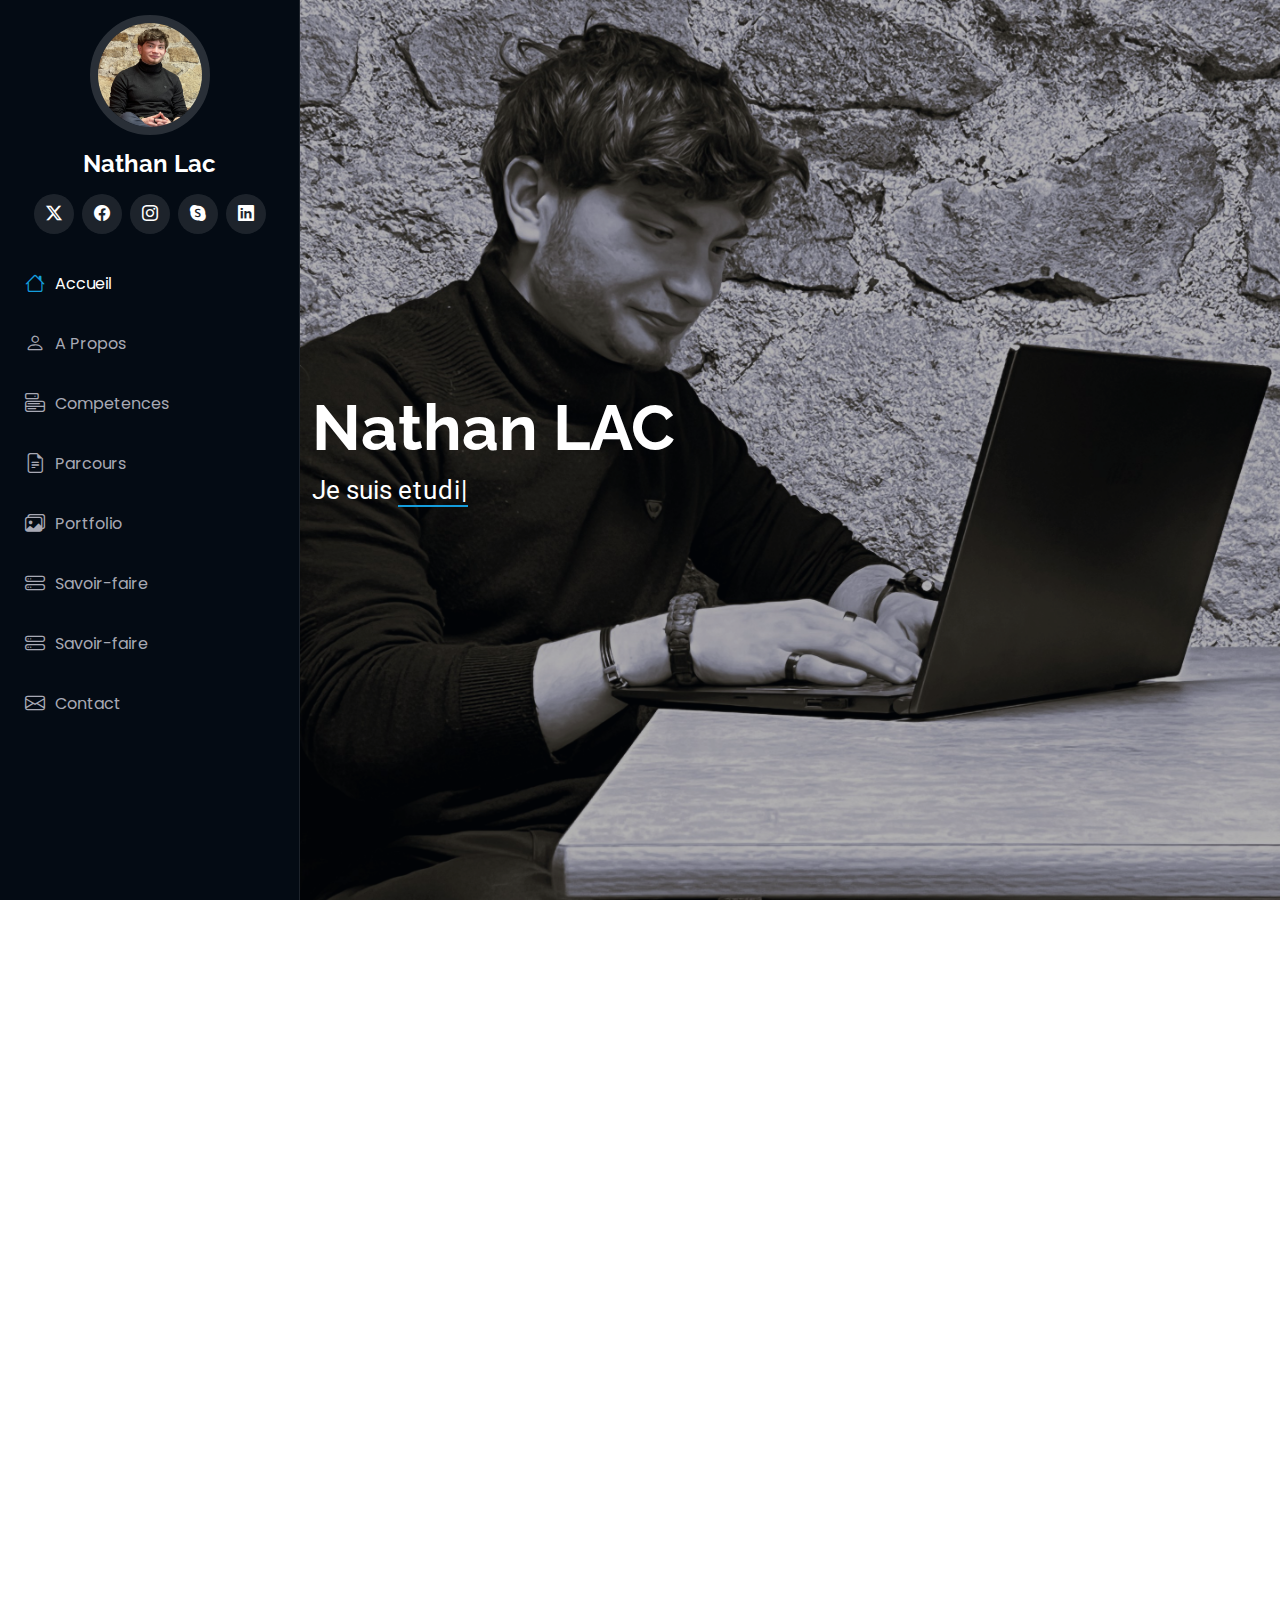
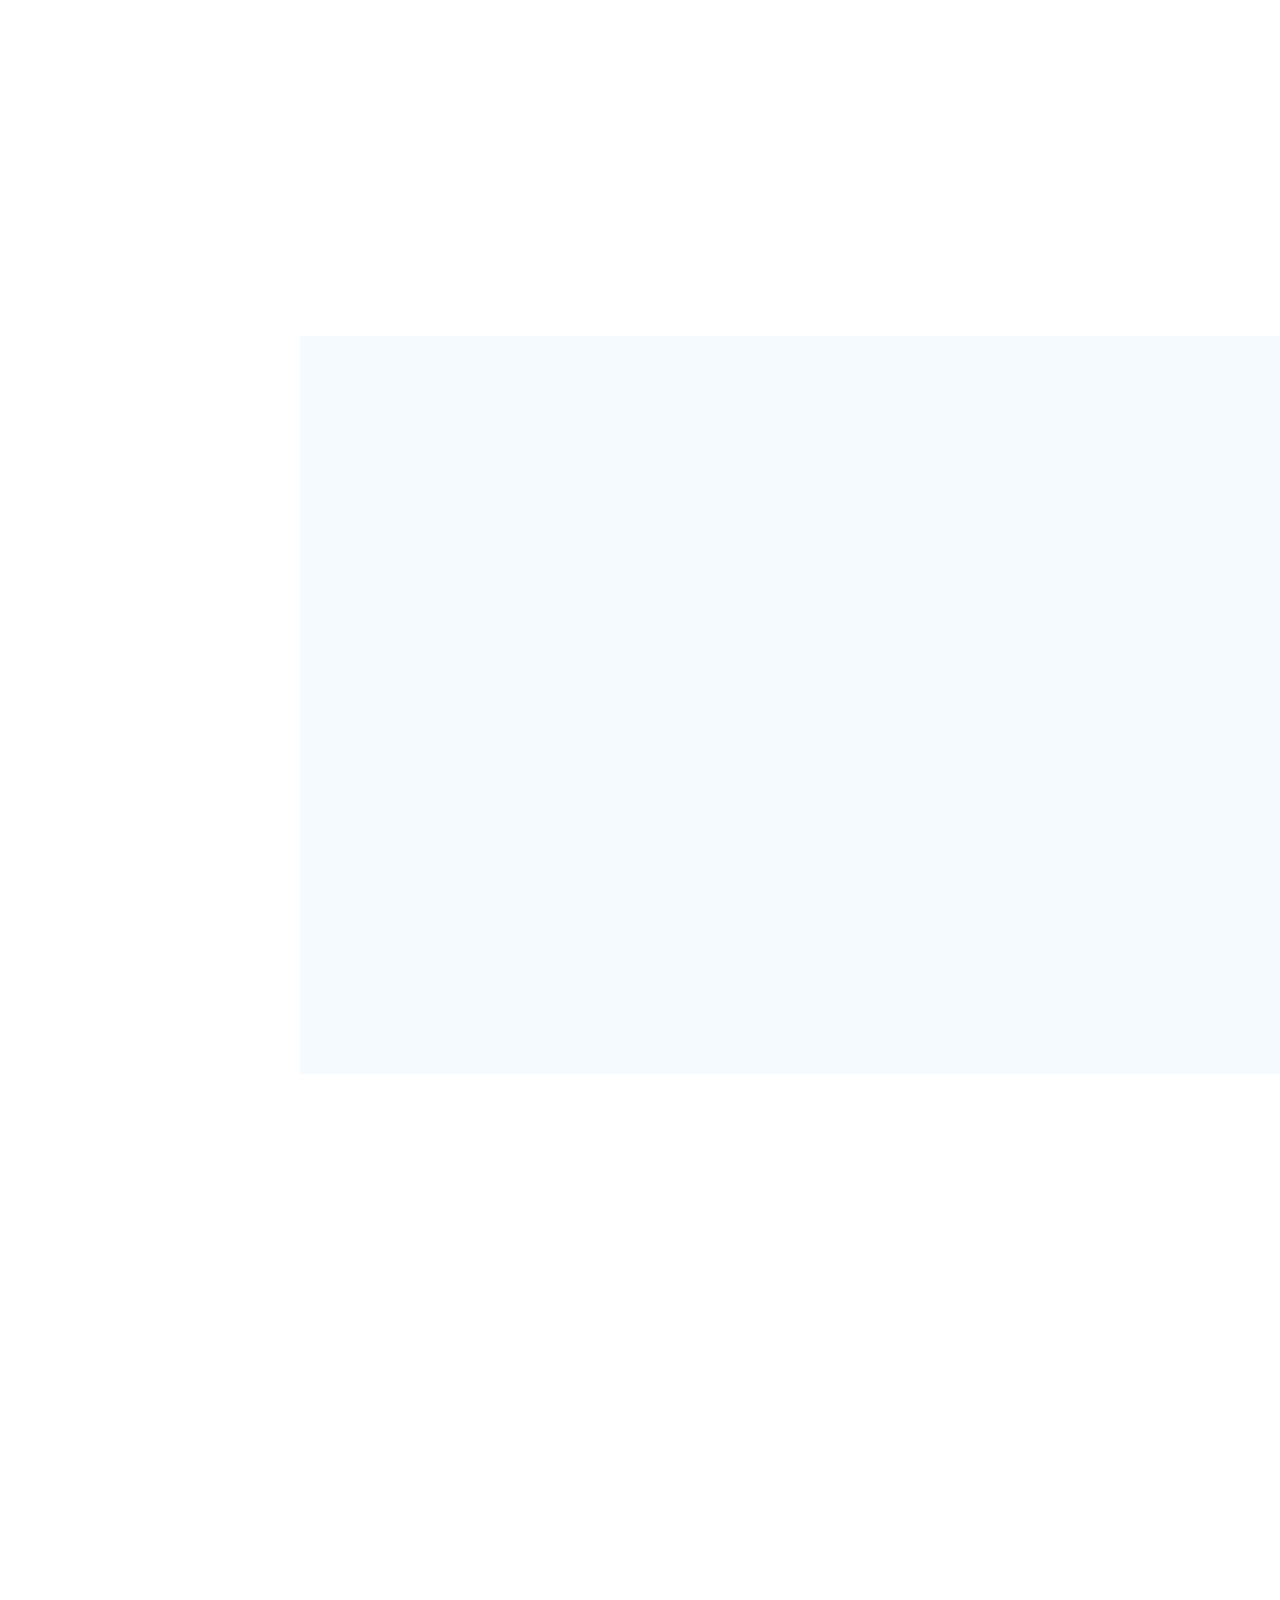
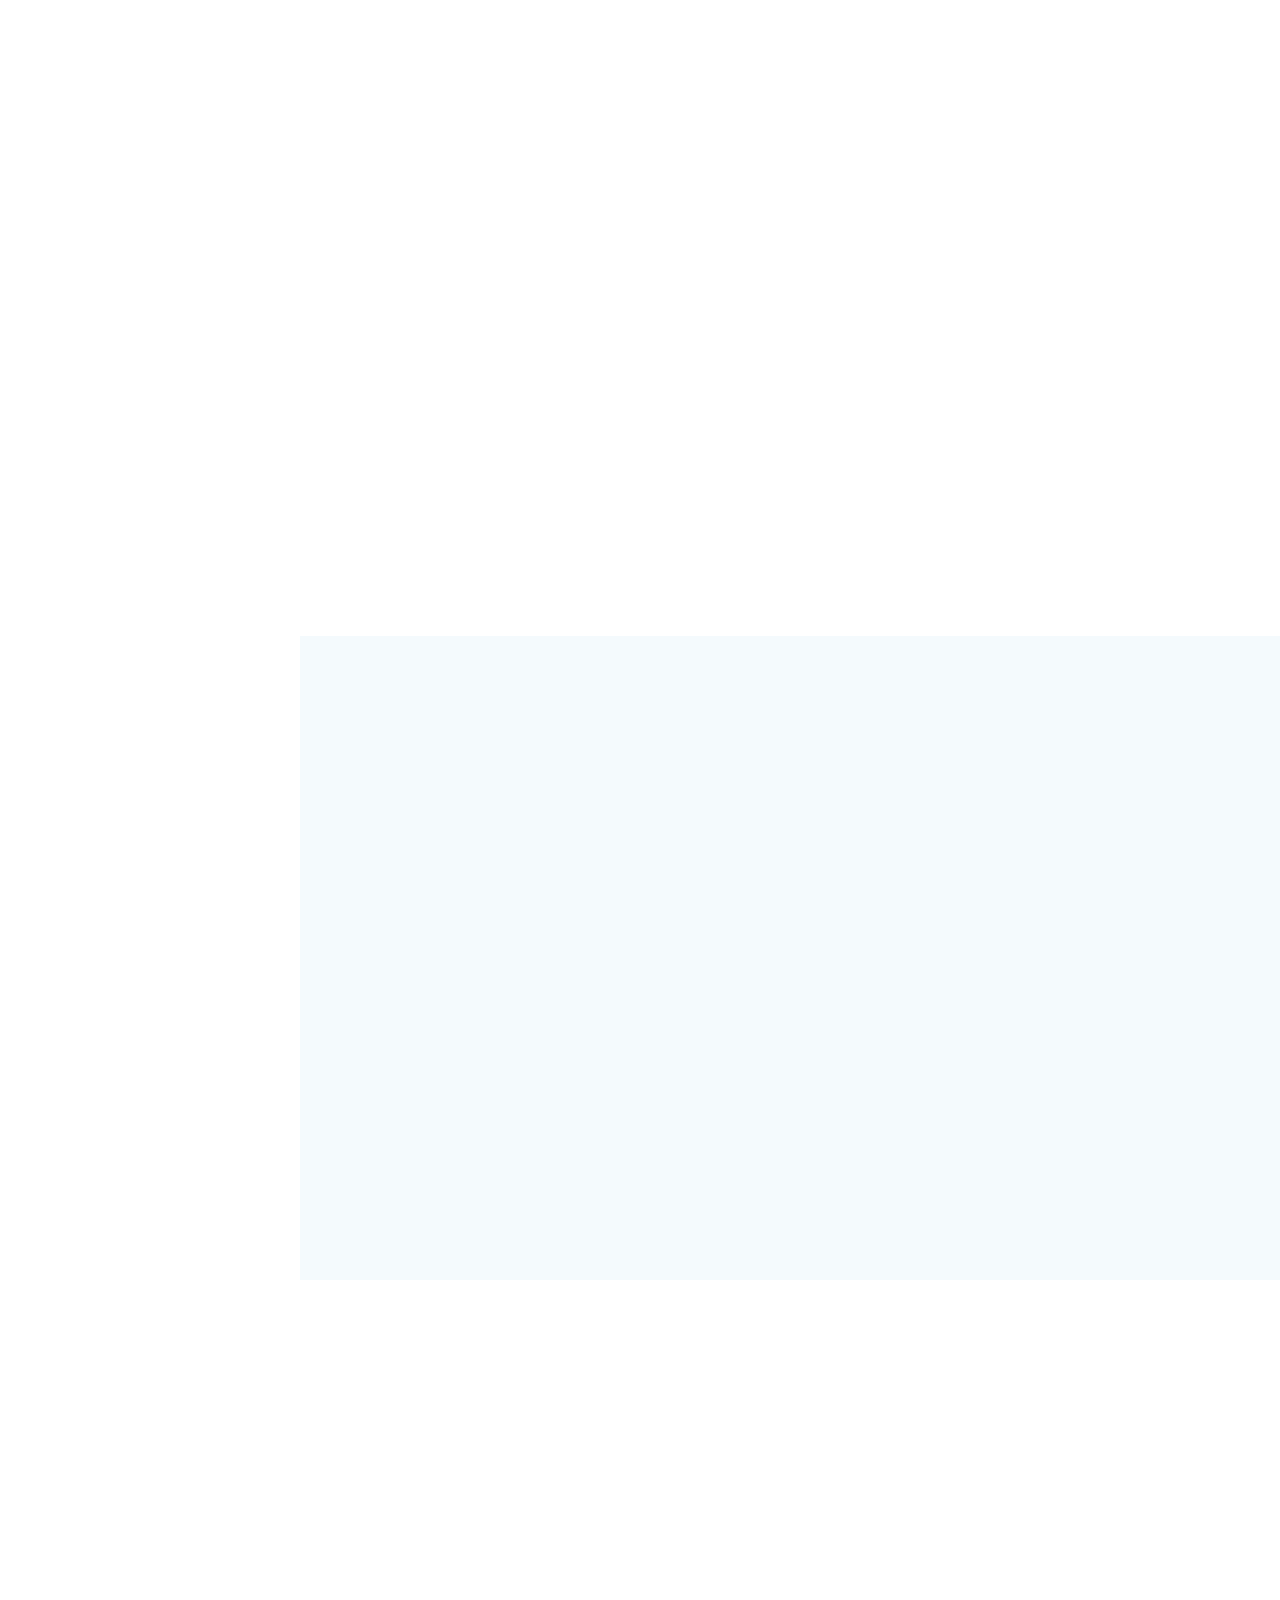
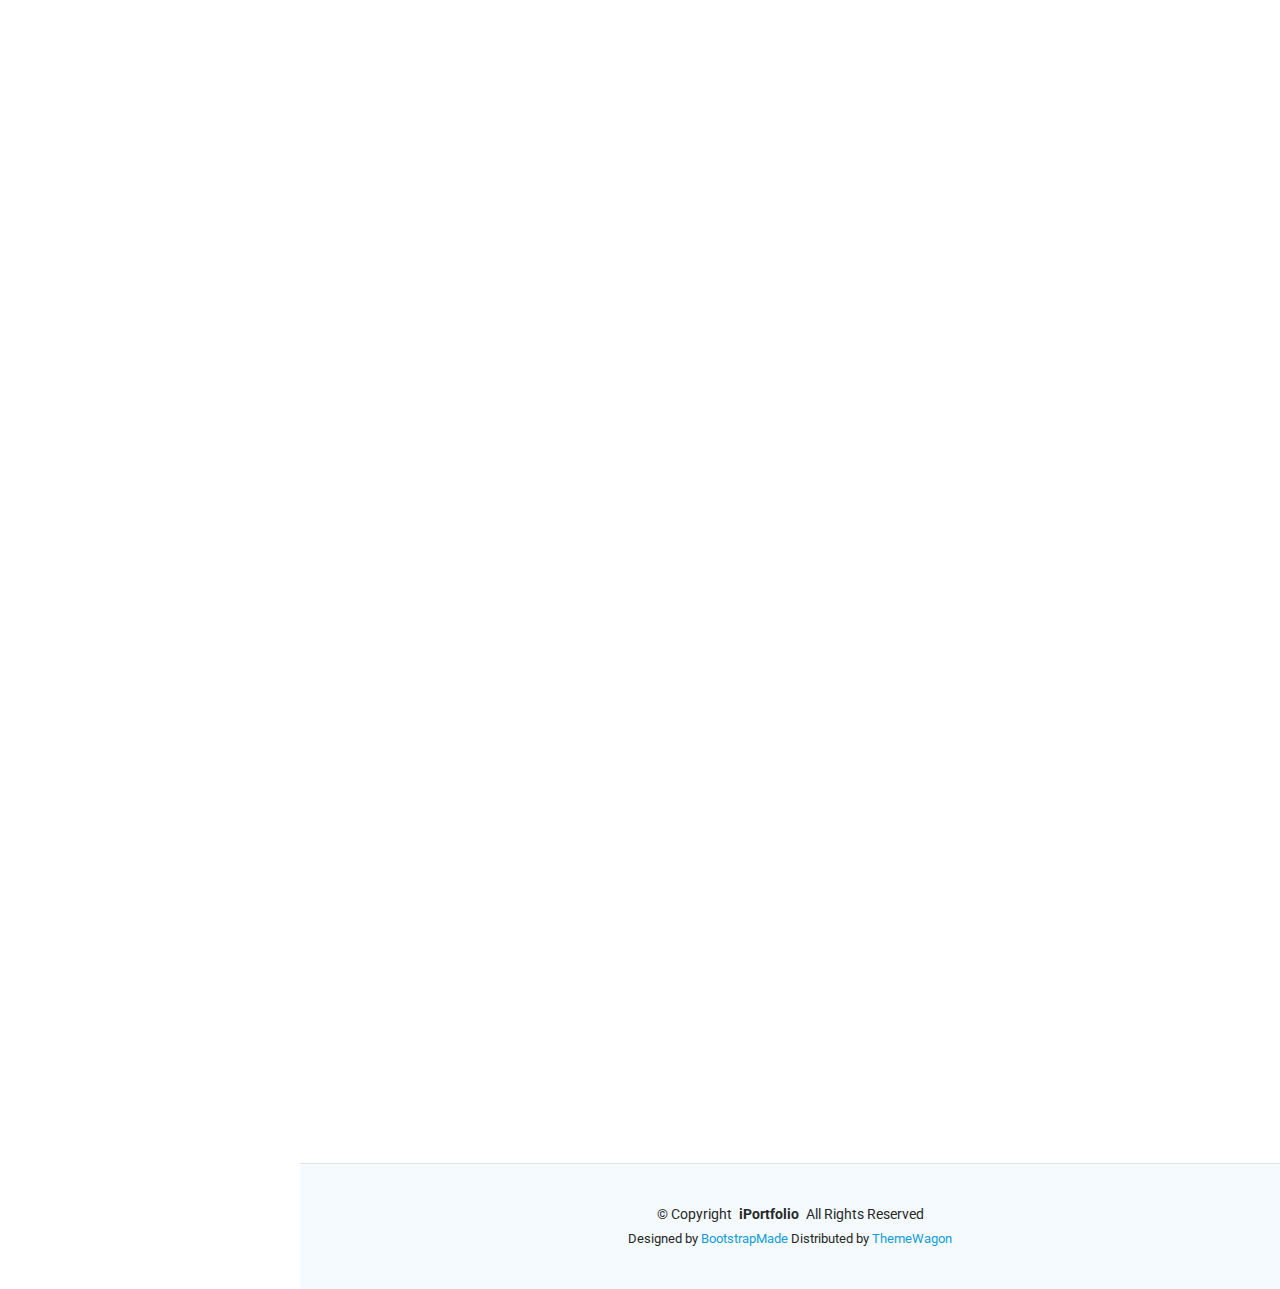
==== commit fea86d60: "suppression section temoignage et dossier associer" ====
--- a/index.html
+++ b/index.html
@@ -67,6 +67,7 @@
         <li><a href="#parcours"><i class="bi bi-file-earmark-text navicon"></i>Parcours</a></li>
         <li><a href="#portfolio"><i class="bi bi-images navicon"></i> Portfolio</a></li>
         <li><a href="#savoir-faire"><i class="bi bi-hdd-stack navicon"></i> Savoir-faire</a></li>
+        <li><a href="#"><i class="bi bi-hdd-stack navicon"></i> Savoir-faire</a></li>
         <!--<li class="dropdown"><a href="#"><i class="bi bi-menu-button navicon"></i> <span>Dropdown</span> <i class="bi bi-chevron-down toggle-dropdown"></i></a>
           <ul>
             <li><a href="#">Dropdown 1</a></li>
@@ -738,118 +739,6 @@
 
     </section><!-- /savoir-faire Section -->
 
-    <!-- Testimonials Section -->
-    <section id="testimonials" class="testimonials section light-background">
-
-      <!-- Section Title -->
-      <div class="container section-title" data-aos="fade-up">
-        <h2>Testimonials</h2>
-        <p>Necessitatibus eius consequatur ex aliquid fuga eum quidem sint consectetur velit</p>
-      </div><!-- End Section Title -->
-
-      <div class="container" data-aos="fade-up" data-aos-delay="100">
-
-        <div class="swiper init-swiper">
-          <script type="application/json" class="swiper-config">
-            {
-              "loop": true,
-              "speed": 600,
-              "autoplay": {
-                "delay": 5000
-              },
-              "slidesPerView": "auto",
-              "pagination": {
-                "el": ".swiper-pagination",
-                "type": "bullets",
-                "clickable": true
-              },
-              "breakpoints": {
-                "320": {
-                  "slidesPerView": 1,
-                  "spaceBetween": 40
-                },
-                "1200": {
-                  "slidesPerView": 3,
-                  "spaceBetween": 1
-                }
-              }
-            }
-          </script>
-          <div class="swiper-wrapper">
-
-            <div class="swiper-slide">
-              <div class="testimonial-item">
-                <p>
-                  <i class="bi bi-quote quote-icon-left"></i>
-                  <span>Proin iaculis purus consequat sem cure digni ssim donec porttitora entum suscipit rhoncus. Accusantium quam, ultricies eget id, aliquam eget nibh et. Maecen aliquam, risus at semper.</span>
-                  <i class="bi bi-quote quote-icon-right"></i>
-                </p>
-                <img src="assets/img/testimonials/testimonials-1.jpg" class="testimonial-img" alt="">
-                <h3>Saul Goodman</h3>
-                <h4>Ceo &amp; Founder</h4>
-              </div>
-            </div><!-- End testimonial item -->
-
-            <div class="swiper-slide">
-              <div class="testimonial-item">
-                <p>
-                  <i class="bi bi-quote quote-icon-left"></i>
-                  <span>Export tempor illum tamen malis malis eram quae irure esse labore quem cillum quid malis quorum velit fore eram velit sunt aliqua noster fugiat irure amet legam anim culpa.</span>
-                  <i class="bi bi-quote quote-icon-right"></i>
-                </p>
-                <img src="assets/img/testimonials/testimonials-2.jpg" class="testimonial-img" alt="">
-                <h3>Sara Wilsson</h3>
-                <h4>Designer</h4>
-              </div>
-            </div><!-- End testimonial item -->
-
-            <div class="swiper-slide">
-              <div class="testimonial-item">
-                <p>
-                  <i class="bi bi-quote quote-icon-left"></i>
-                  <span>Enim nisi quem export duis labore cillum quae magna enim sint quorum nulla quem veniam duis minim tempor labore quem eram duis noster aute amet eram fore quis sint minim.</span>
-                  <i class="bi bi-quote quote-icon-right"></i>
-                </p>
-                <img src="assets/img/testimonials/testimonials-3.jpg" class="testimonial-img" alt="">
-                <h3>Jena Karlis</h3>
-                <h4>Store Owner</h4>
-              </div>
-            </div><!-- End testimonial item -->
-
-            <div class="swiper-slide">
-              <div class="testimonial-item">
-                <p>
-                  <i class="bi bi-quote quote-icon-left"></i>
-                  <span>Fugiat enim eram quae cillum dolore dolor amet nulla culpa multos export minim fugiat dolor enim duis veniam ipsum anim magna sunt elit fore quem dolore labore illum veniam.</span>
-                  <i class="bi bi-quote quote-icon-right"></i>
-                </p>
-                <img src="assets/img/testimonials/testimonials-4.jpg" class="testimonial-img" alt="">
-                <h3>Matt Brandon</h3>
-                <h4>Freelancer</h4>
-              </div>
-            </div><!-- End testimonial item -->
-
-            <div class="swiper-slide">
-              <div class="testimonial-item">
-                <p>
-                  <i class="bi bi-quote quote-icon-left"></i>
-                  <span>Quis quorum aliqua sint quem legam fore sunt eram irure aliqua veniam tempor noster veniam sunt culpa nulla illum cillum fugiat legam esse veniam culpa fore nisi cillum quid.</span>
-                  <i class="bi bi-quote quote-icon-right"></i>
-                </p>
-                <img src="assets/img/testimonials/testimonials-5.jpg" class="testimonial-img" alt="">
-                <h3>John Larson</h3>
-                <h4>Entrepreneur</h4>
-              </div>
-            </div><!-- End testimonial item -->
-
-          </div>
-          <div class="swiper-pagination"></div>
-        </div>
-
-      </div>
-
-    </section><!-- /Testimonials Section -->
-
     <!-- Contact Section -->
     <section id="contact" class="contact section">
 
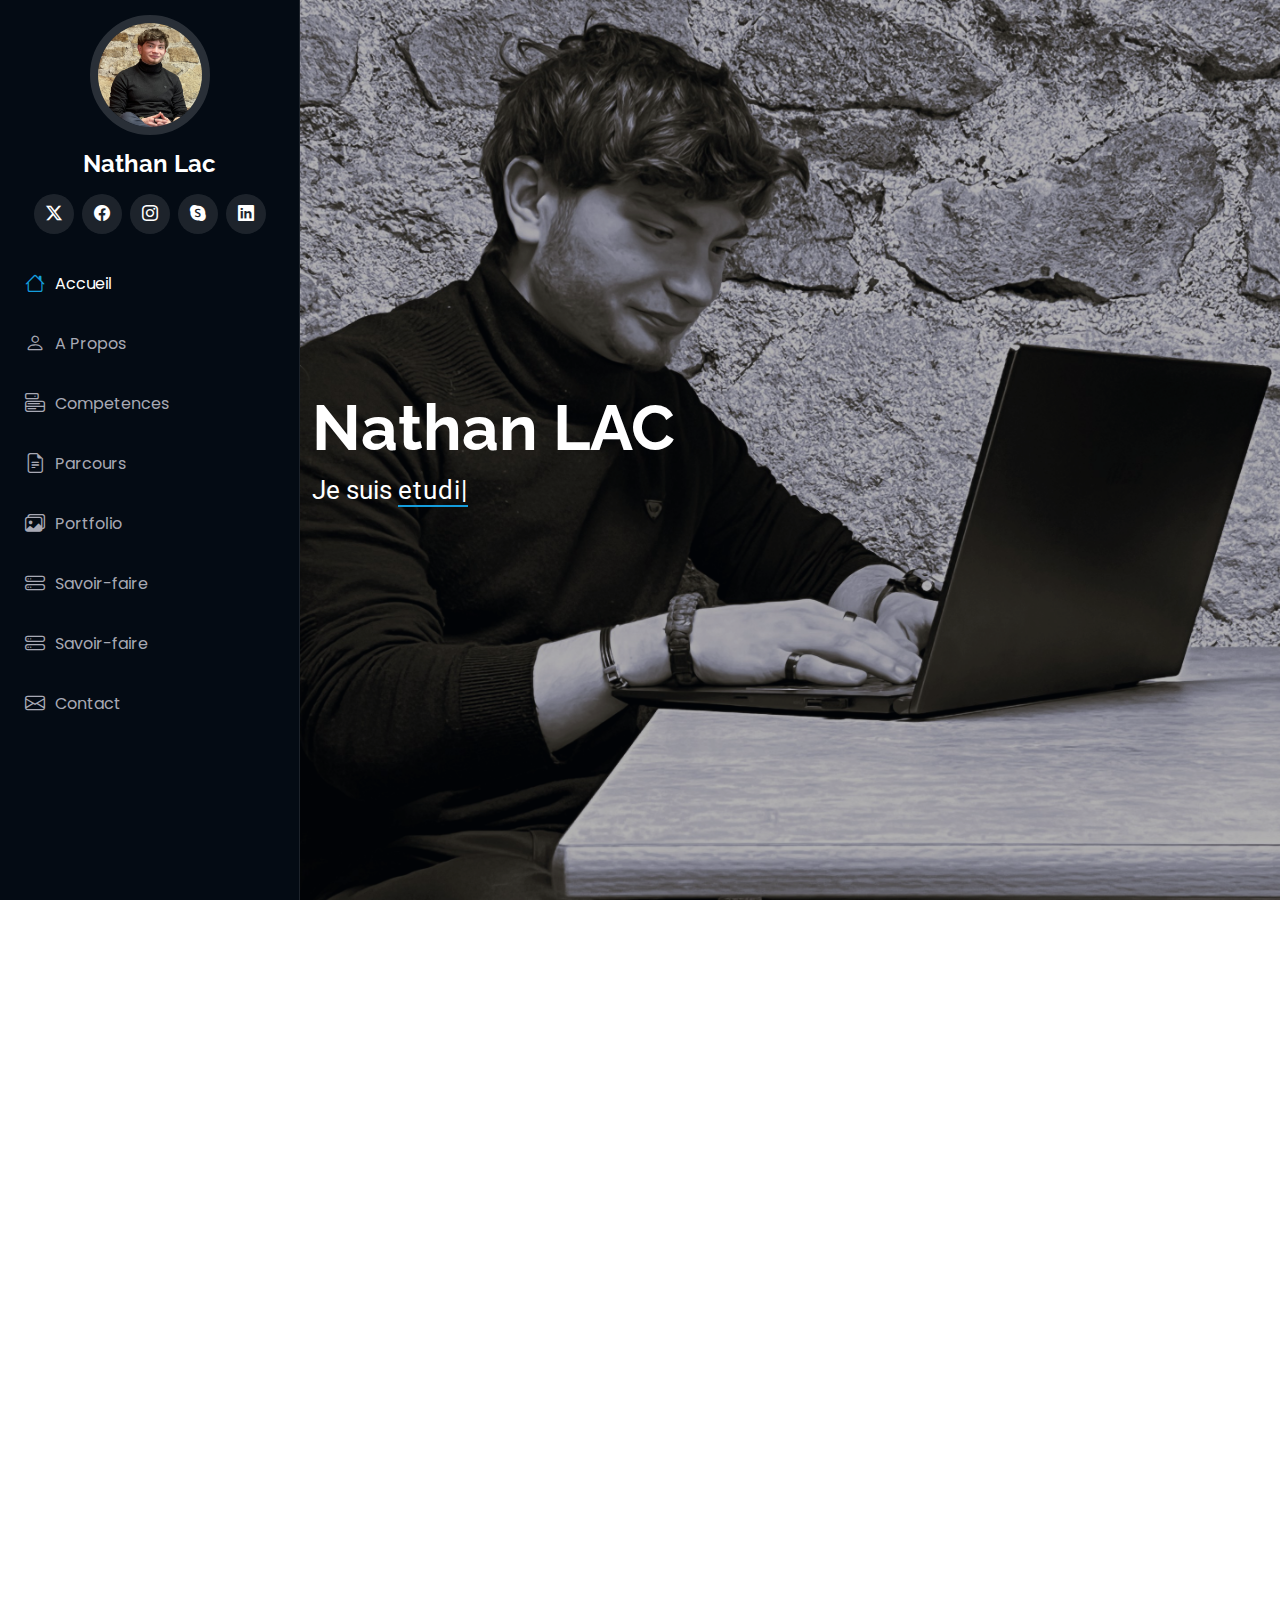
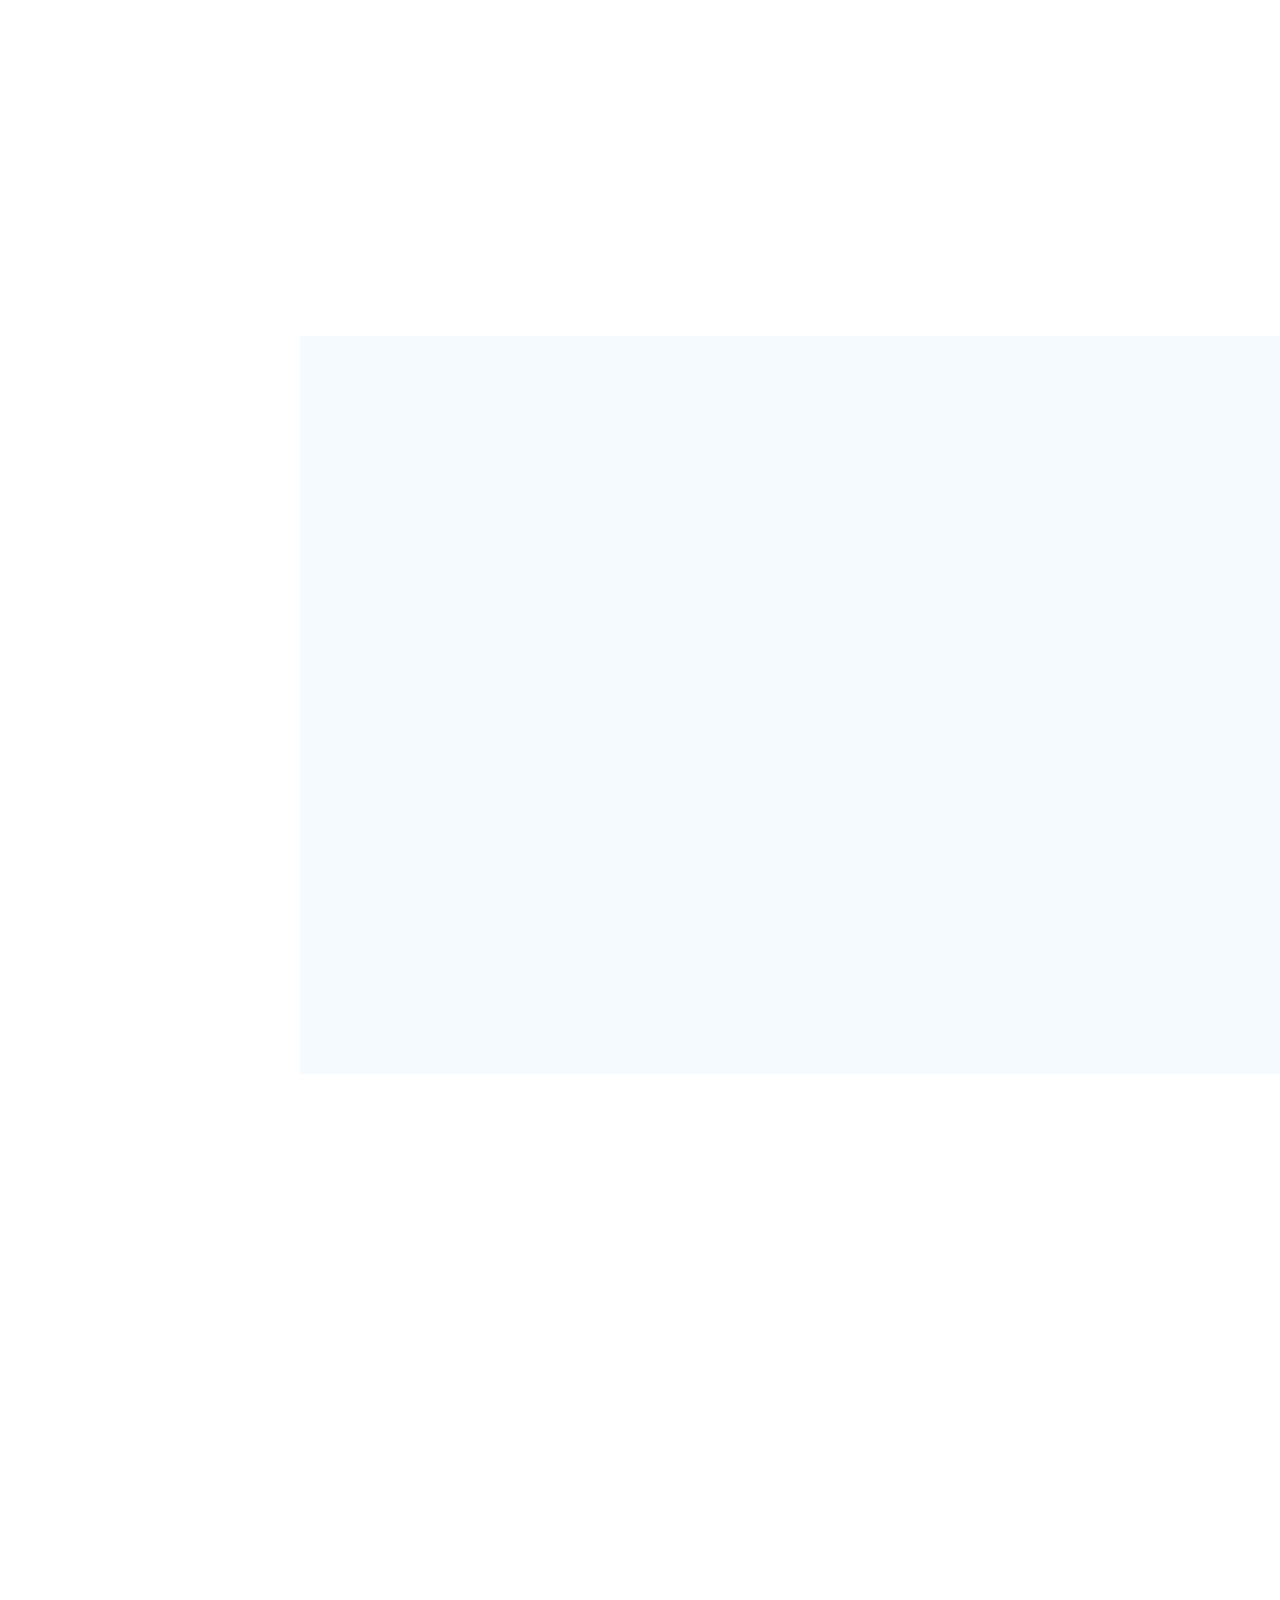
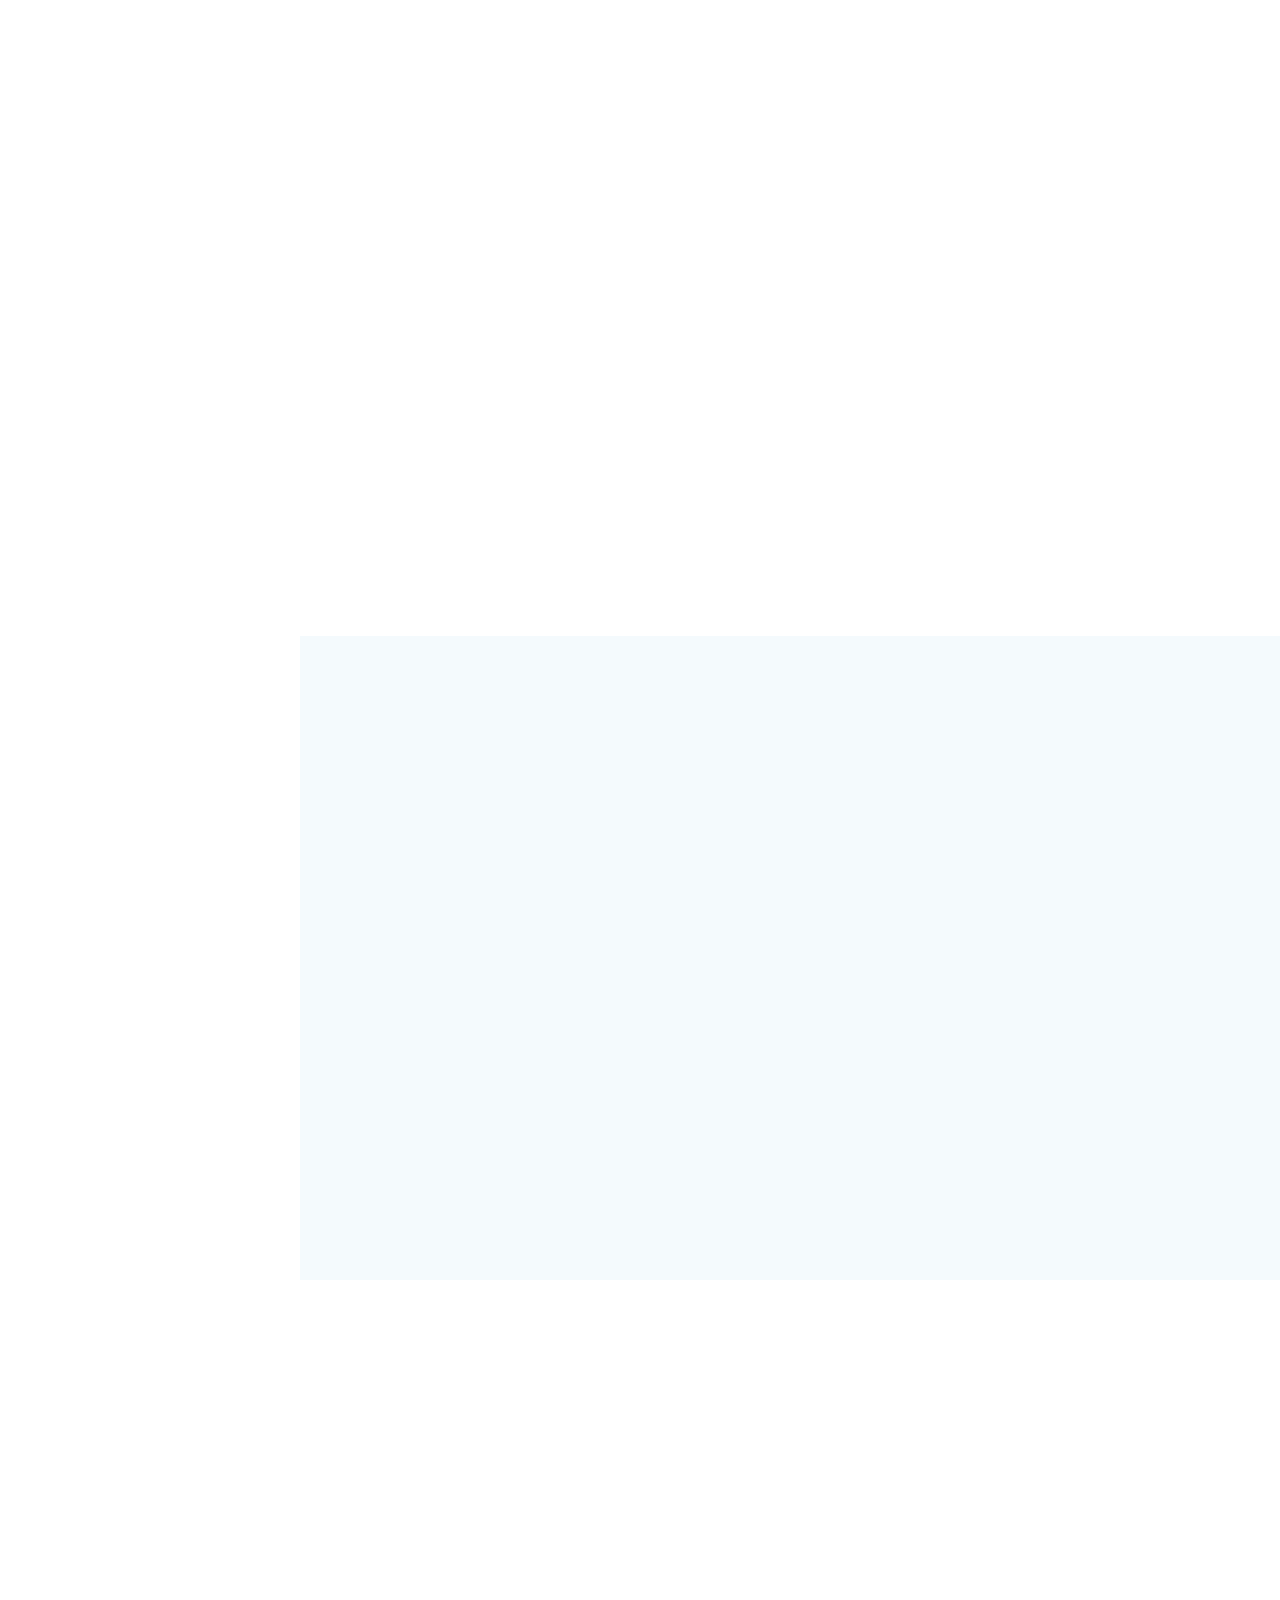
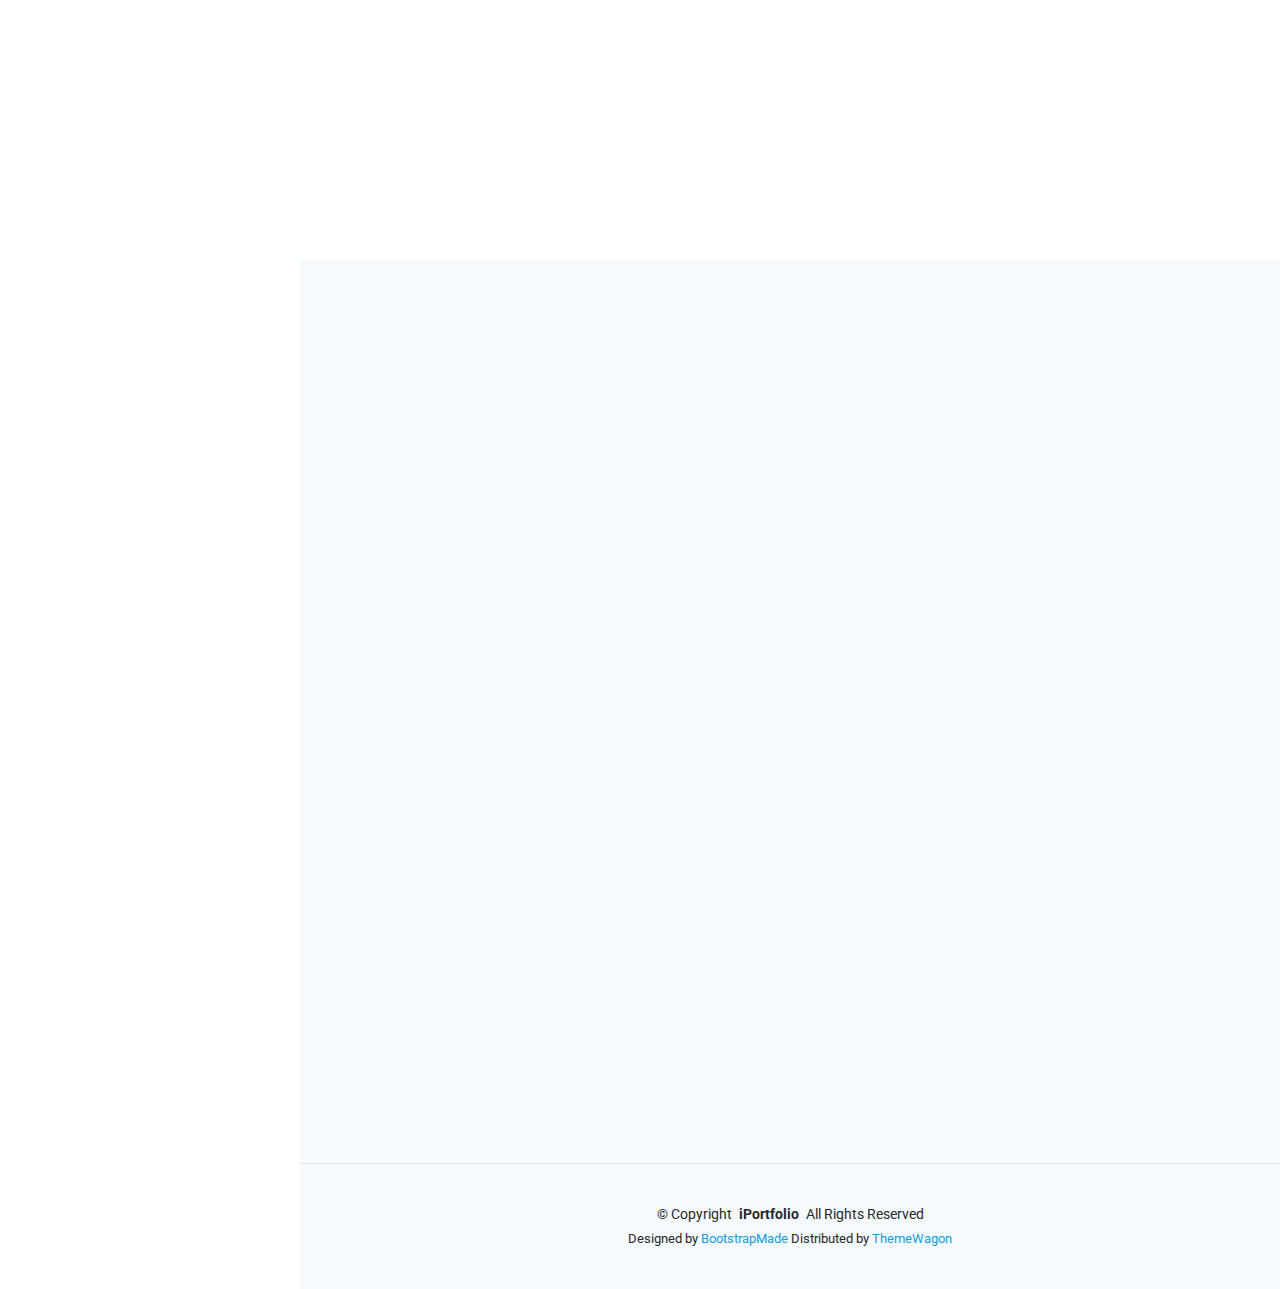
==== commit ec7f18dc: "changement couleur background" ====
--- a/index.html
+++ b/index.html
@@ -740,7 +740,7 @@
     </section><!-- /savoir-faire Section -->
 
     <!-- Contact Section -->
-    <section id="contact" class="contact section">
+    <section id="contact" class="contact section light-background">
 
       <!-- Section Title -->
       <div class="container section-title" data-aos="fade-up">
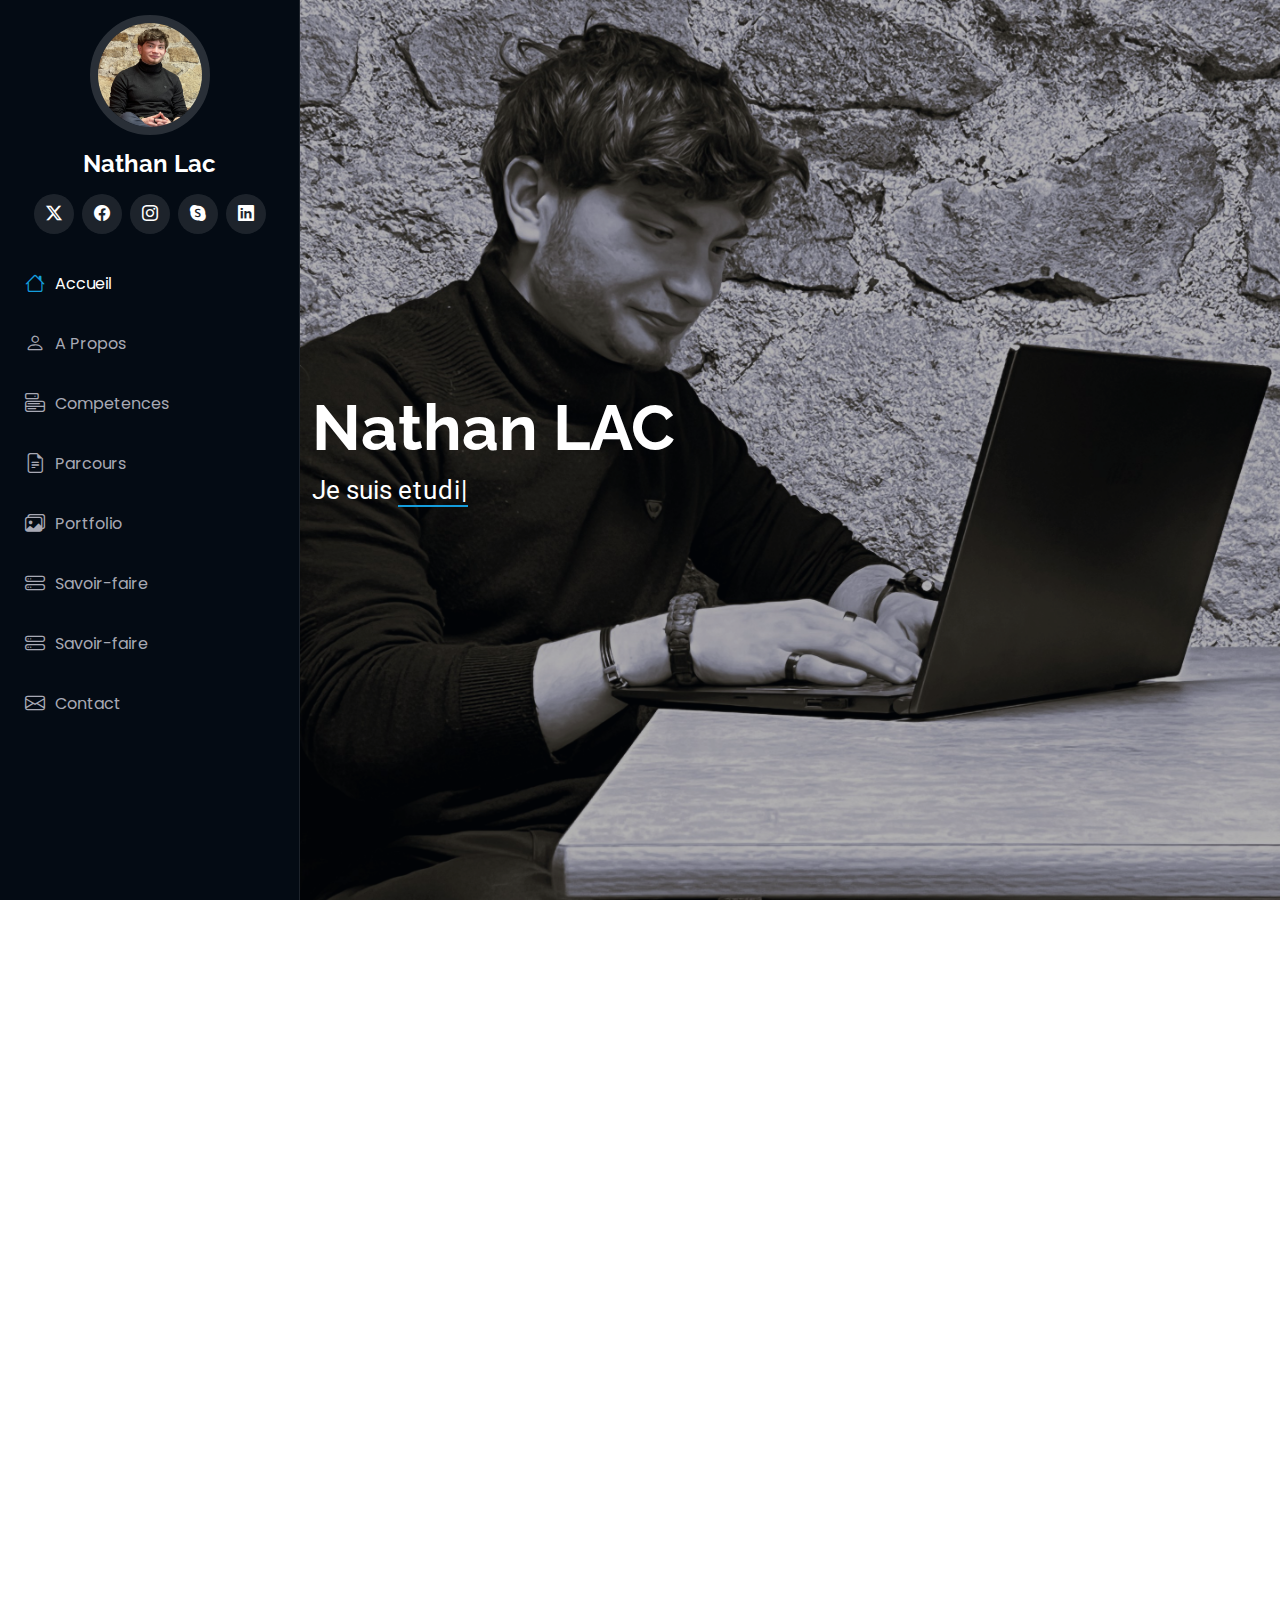
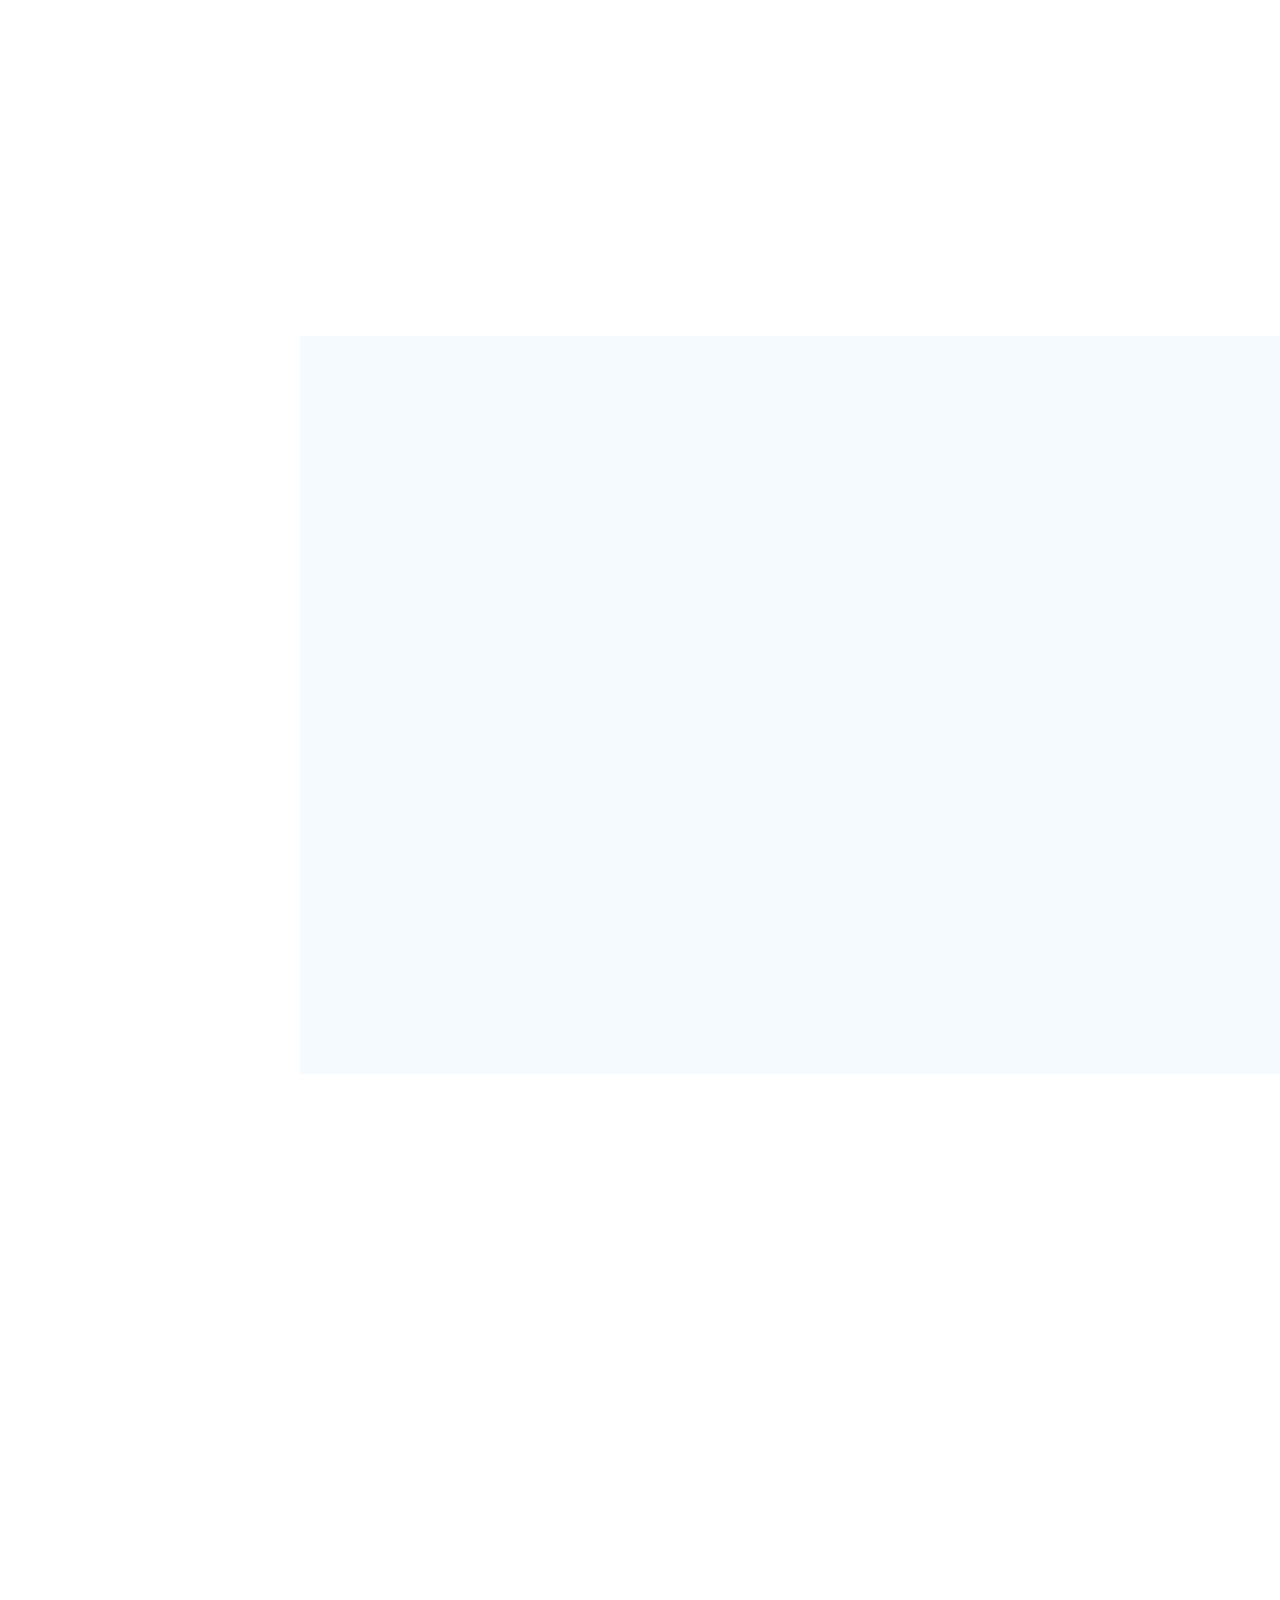
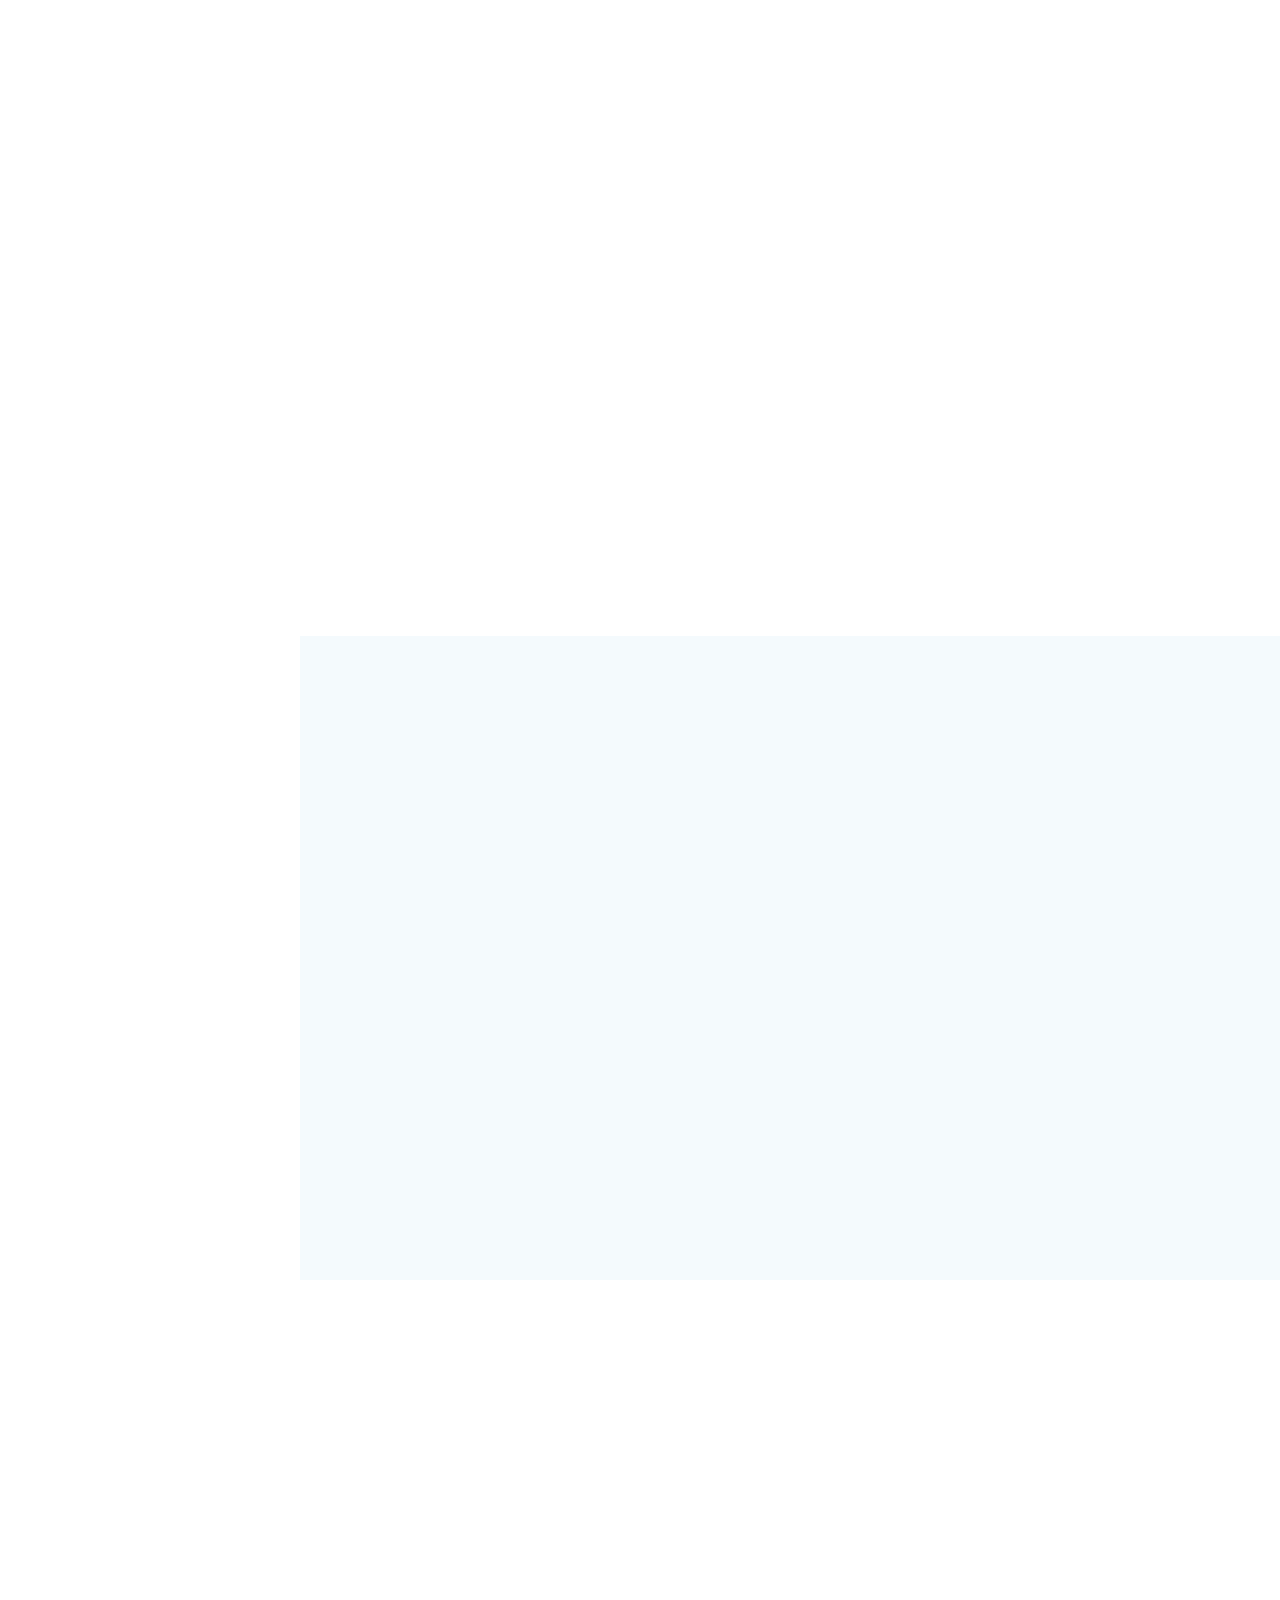
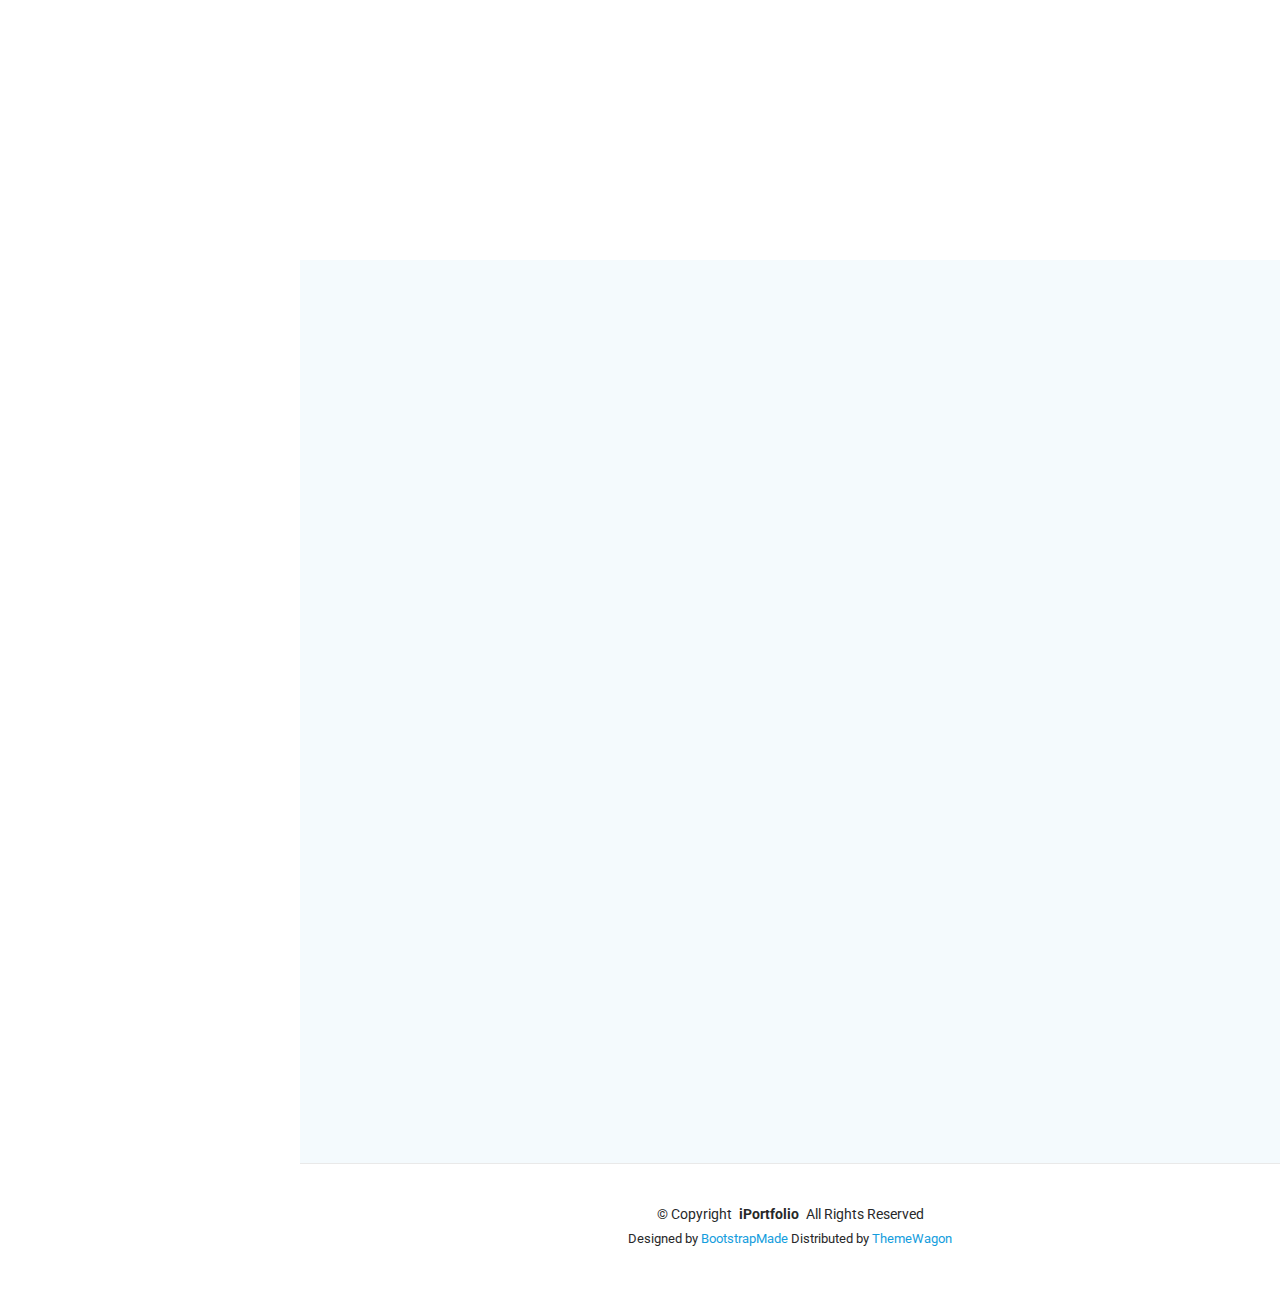
==== commit 9897e533: "changement couleur footer" ====
--- a/index.html
+++ b/index.html
@@ -827,7 +827,7 @@
 
   </main>
 
-  <footer id="footer" class="footer position-relative light-background">
+  <footer id="footer" class="footer position-relative">
 
     <div class="container">
       <div class="copyright text-center ">
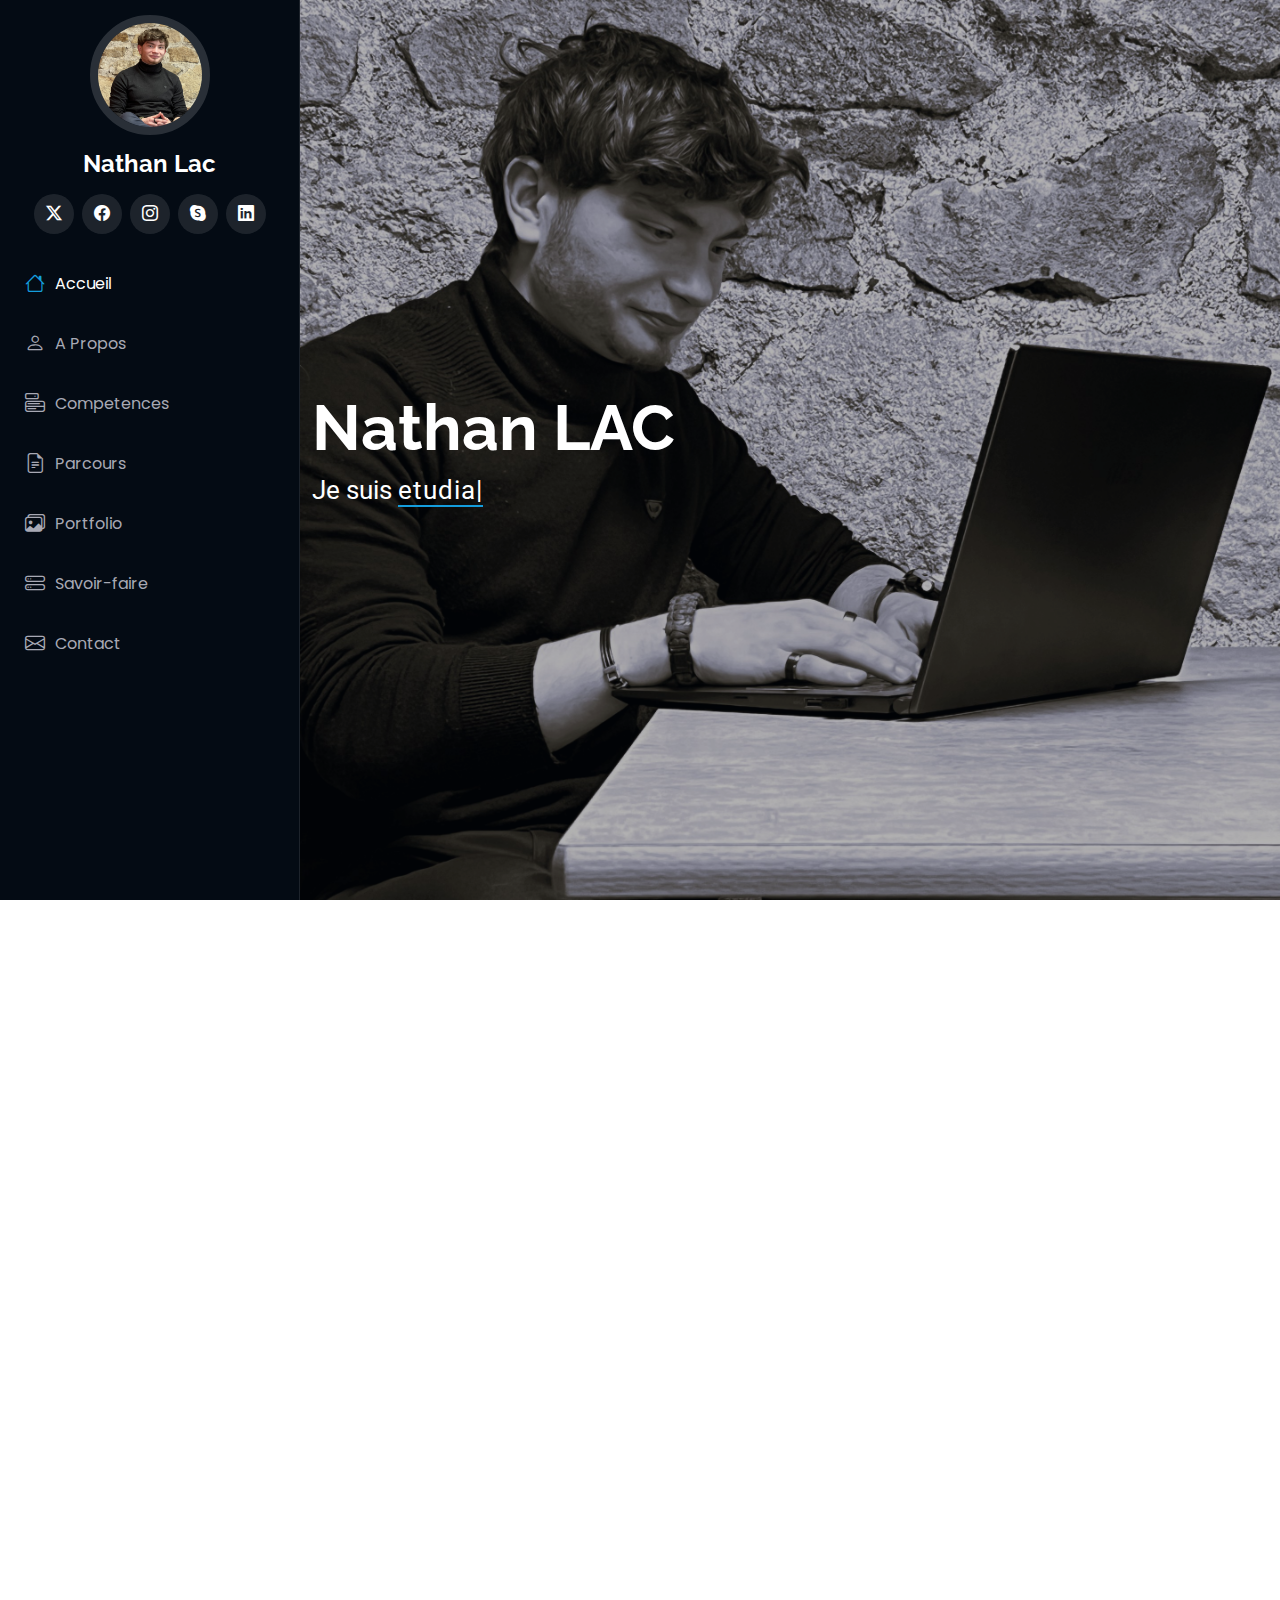
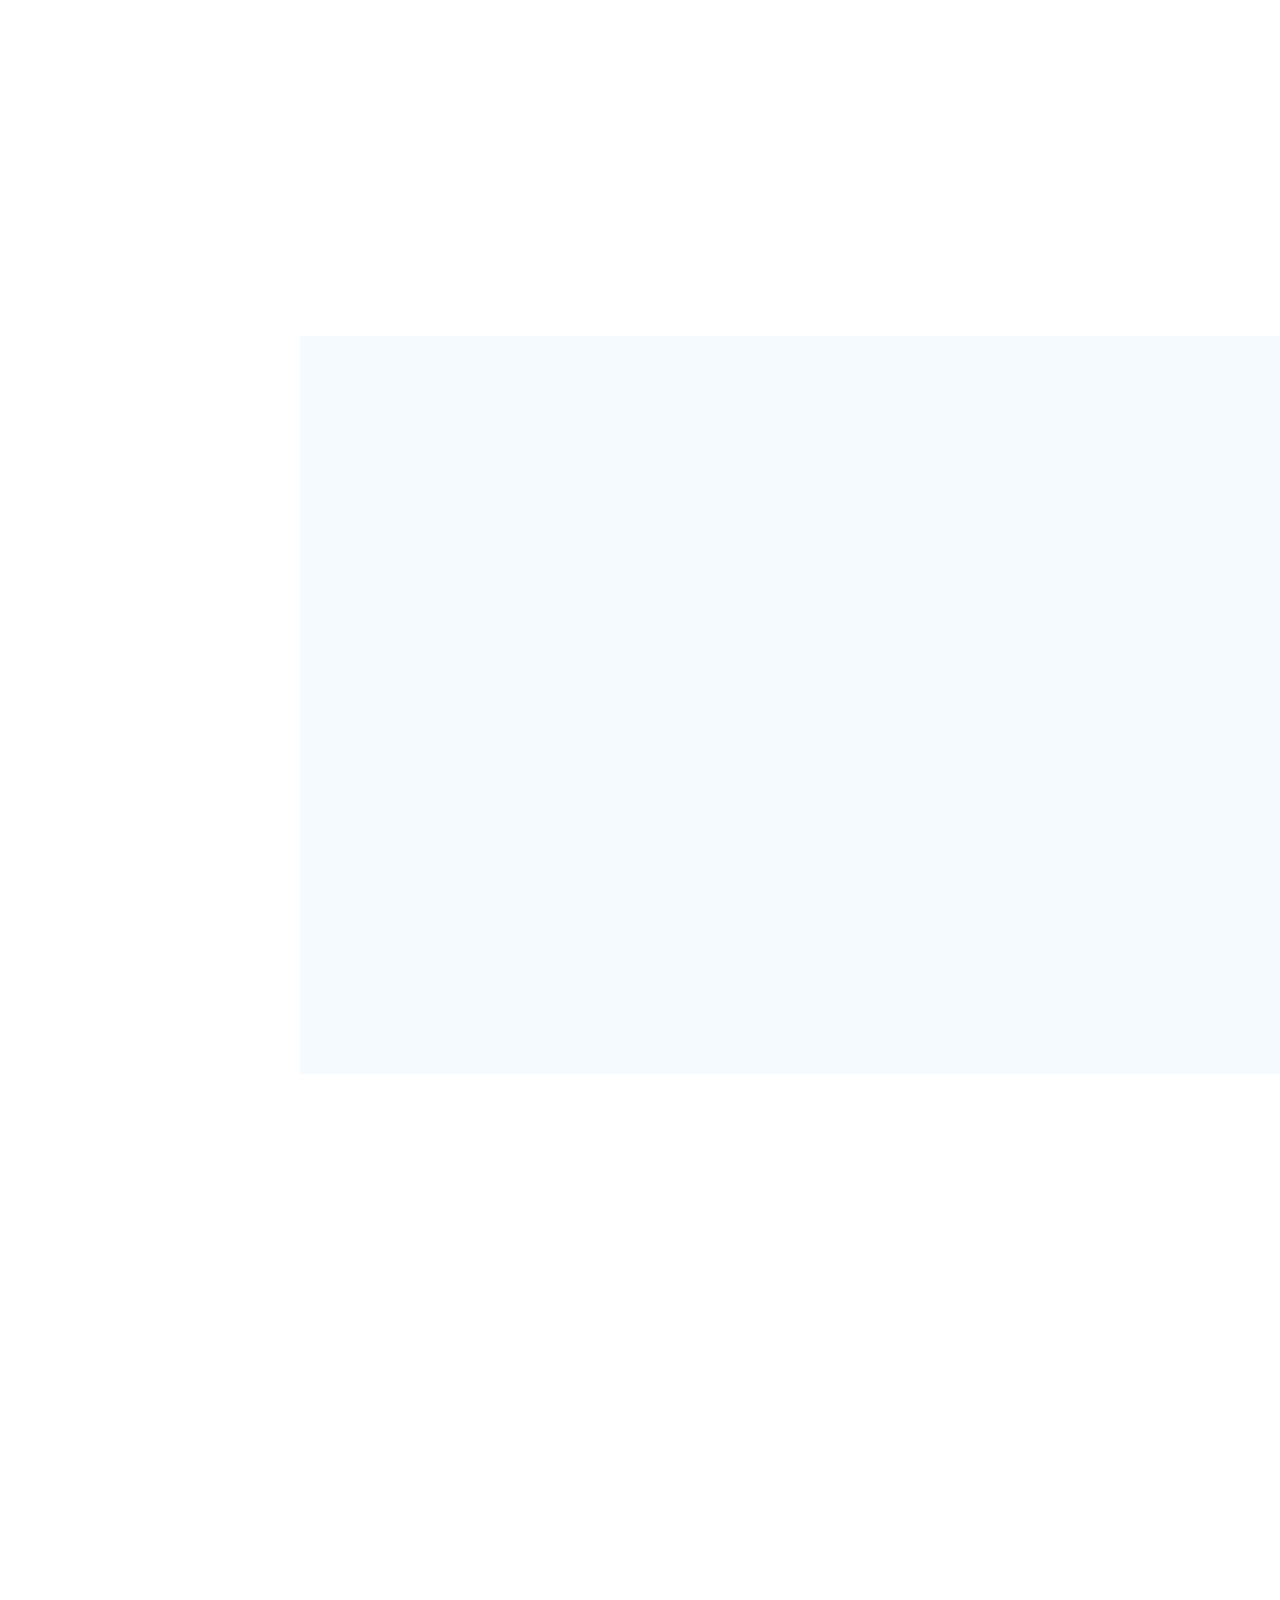
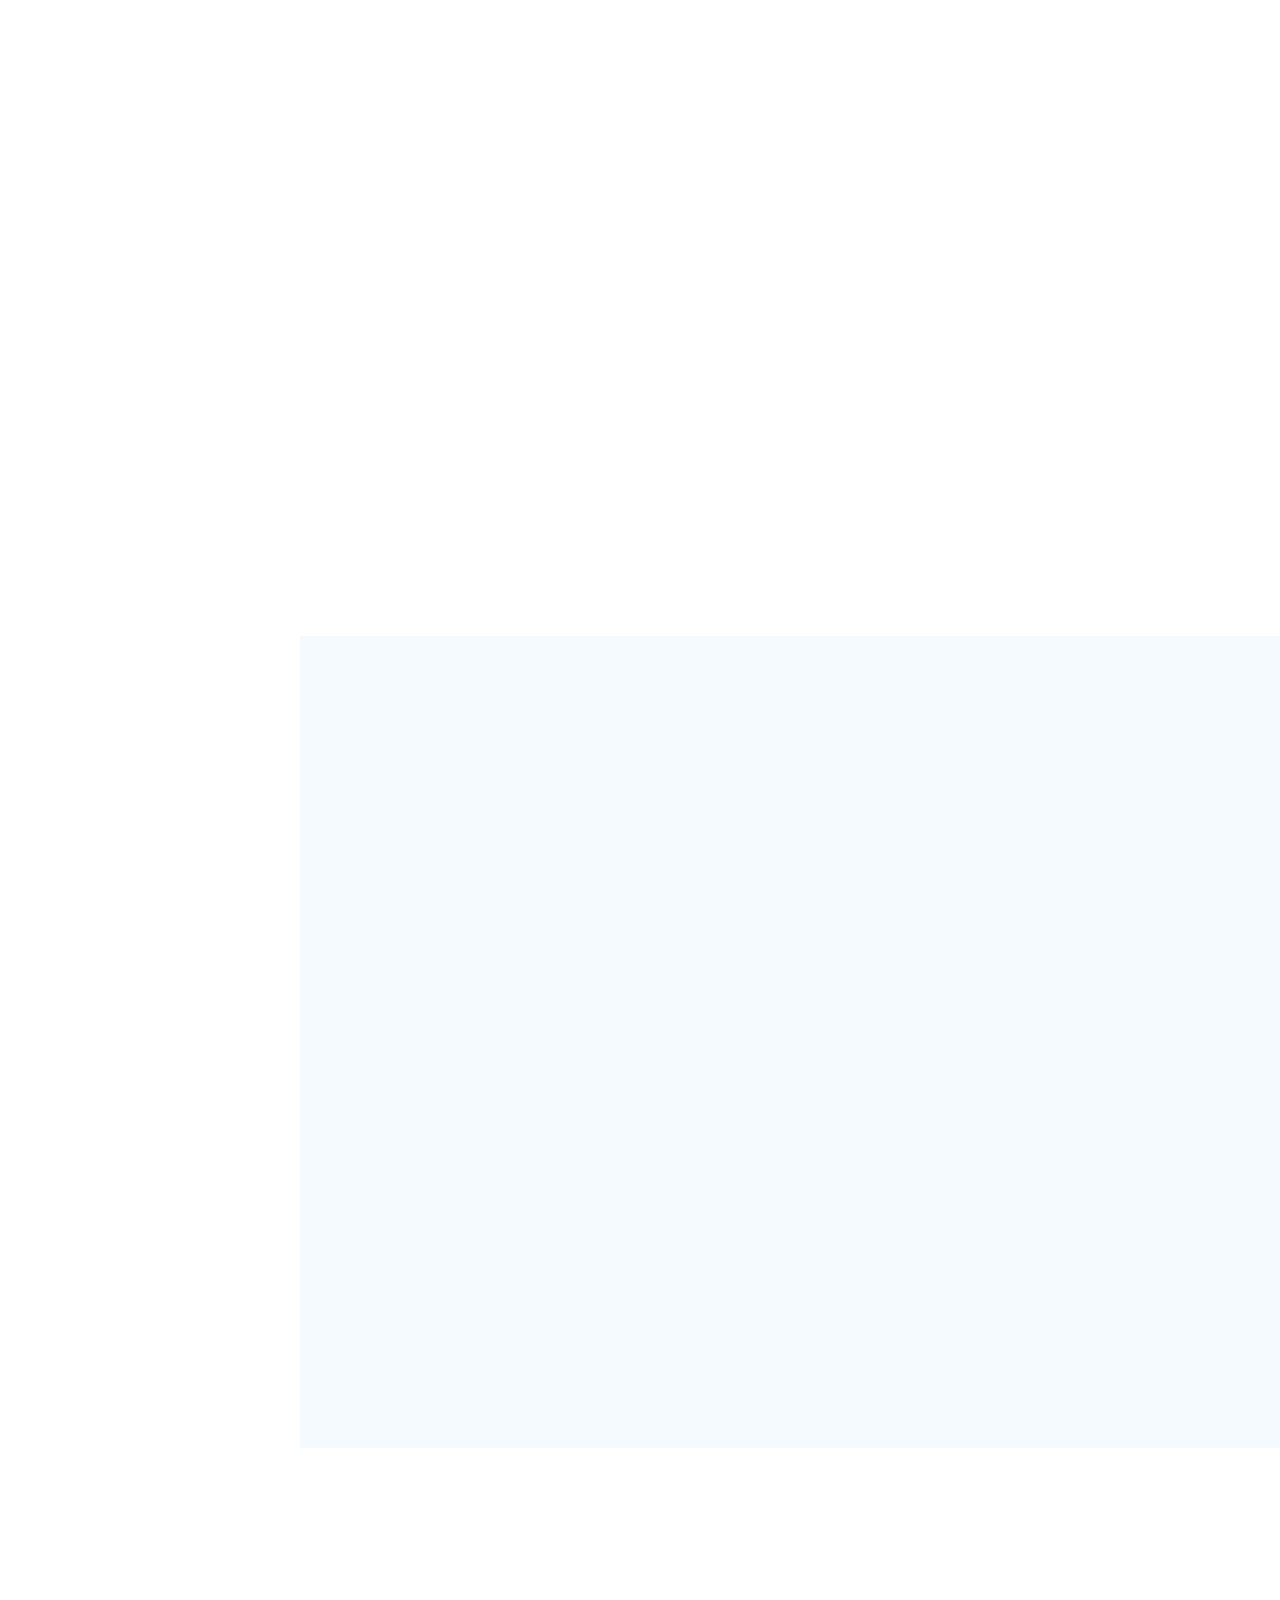
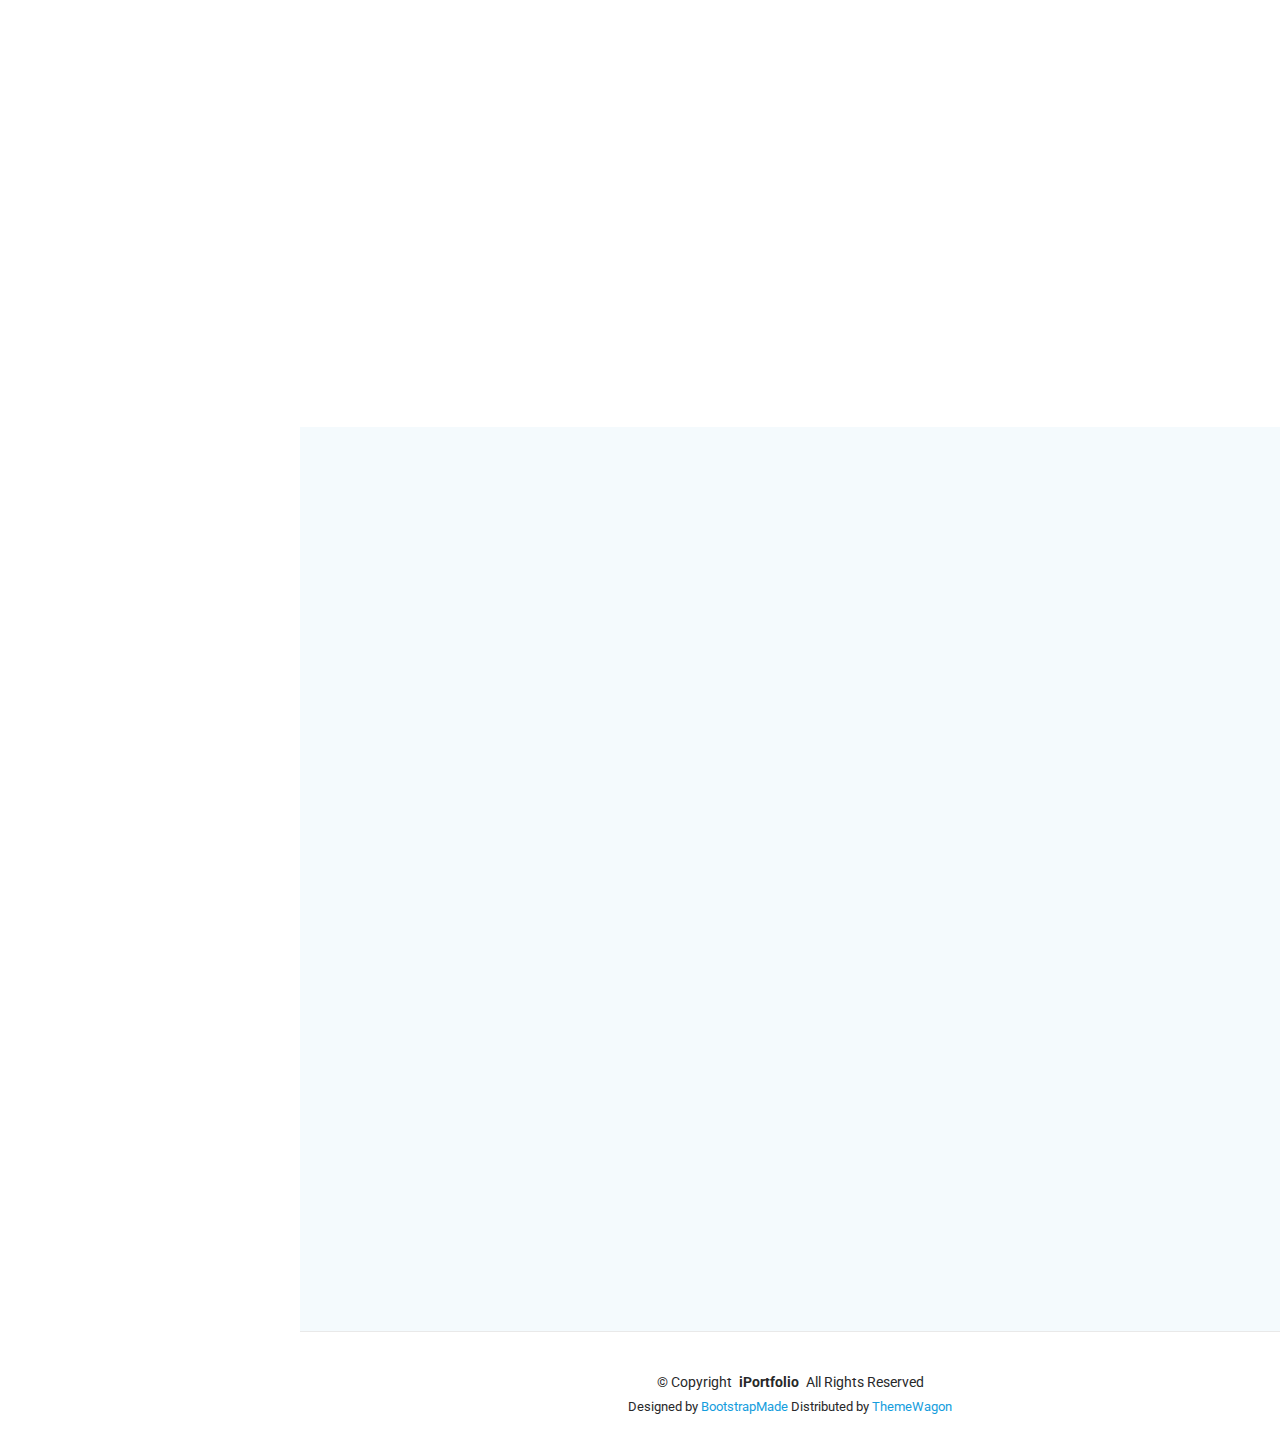
==== commit 793a3045: "modification vers version final" ====
--- a/index.html
+++ b/index.html
@@ -9,7 +9,7 @@
   <meta content="" name="keywords">
 
   <!-- Favicons -->
-  <link href="assets/img/favicon.png" rel="icon">
+  <link href="assets/img/favicon (1).png" rel="icon">
   <link href="assets/img/apple-touch-icon.png" rel="apple-touch-icon">
 
   <!-- Fonts -->
@@ -67,7 +67,6 @@
         <li><a href="#parcours"><i class="bi bi-file-earmark-text navicon"></i>Parcours</a></li>
         <li><a href="#portfolio"><i class="bi bi-images navicon"></i> Portfolio</a></li>
         <li><a href="#savoir-faire"><i class="bi bi-hdd-stack navicon"></i> Savoir-faire</a></li>
-        <li><a href="#"><i class="bi bi-hdd-stack navicon"></i> Savoir-faire</a></li>
         <!--<li class="dropdown"><a href="#"><i class="bi bi-menu-button navicon"></i> <span>Dropdown</span> <i class="bi bi-chevron-down toggle-dropdown"></i></a>
           <ul>
             <li><a href="#">Dropdown 1</a></li>
@@ -232,9 +231,9 @@
             </div><!-- End competences Item -->
 
             <div class="progress">
-              <span class="skill"><span>JavaScript</span> <i class="val">50%</i></span>
+              <span class="skill"><span>JavaScript</span> <i class="val">40%</i></span>
               <div class="progress-bar-wrap">
-                <div class="progress-bar" role="progressbar" aria-valuenow="50" aria-valuemin="0" aria-valuemax="100"></div>
+                <div class="progress-bar" role="progressbar" aria-valuenow="40" aria-valuemin="0" aria-valuemax="100"></div>
               </div>
             </div><!-- End competences Item -->
 
@@ -264,7 +263,7 @@
             </div><!-- End competences Item -->
 
             <div class="progress">
-              <span class="skill"><span>WordPress/CMS</span> <i class="val">50%</i></span>
+              <span class="skill"><span>CMS</span> <i class="val">50%</i></span>
               <div class="progress-bar-wrap">
                 <div class="progress-bar" role="progressbar" aria-valuenow="50" aria-valuemin="0" aria-valuemax="100"></div>
               </div>
@@ -411,7 +410,7 @@
             <li data-filter="*" class="filter-active">Tous</li>
             <li data-filter=".filter-php">MVC(php)</li>
             <li data-filter=".filter-csharp">C#</li>
-            <li data-filter=".filter-sym">Symfony</li>
+            <li data-filter=".filter-cms">CMS</li>
           </ul><!-- End Portfolio Filters -->
 
           <div class="row gy-4 isotope-container" data-aos="fade-up" data-aos-delay="200">
@@ -672,6 +671,281 @@
           </div>
         </div>
       </div>
+
+      <div class="col-lg-4 col-md-6 portfolio-item isotope-item filter-cms">
+        <div class="portfolio-content h-100">
+          <img src="assets/img/portfolio/Site St-Jacques de Compostelle (1).png" class="img-fluid" alt="Site Ensemble Saint Jacques de compostelle">
+          <div class="portfolio-info">
+            <h4>Site Ensemble Saint Jacques de compostelle</h4>
+            <p>Site regroupant l'ensemble des sites des differents etablissement de Saint Jacques de compostelle</p>
+            <a href="#portfolioMoidal_4" data-bs-toggle="modal" title="More Details" class="details-link"><i class="bi bi-zoom-in"></i></a>
+          </div>
+        </div>
+      </div><!-- End Portfolio Item -->
+      <!-- Modal -->
+      <div class="modal fade" id="portfolioMoidal_4" tabindex="-1" aria-labelledby="portfolioModalLabel" aria-hidden="true">
+      <div class="modal-dialog modal-lg">
+        <div class="modal-content">
+          <div class="modal-header">
+            <h1 class="modal-title" id="portfolioModalLabel">Site Ensemble Saint Jacques de compostelle</h1>
+            <button type="button" class="btn-close" data-bs-dismiss="modal" aria-label="Close"></button>
+          </div>
+          <div class="modal-body">
+            <div class="row">
+              <!-- Carrousel à droite -->
+              <div class="col-lg-8">
+                <div id="carouselIndicators_4" class="carousel slide" data-bs-ride="carousel">
+                  <div class="carousel-indicators">
+                    <button type="button" data-bs-target="#carouselIndicators_4" data-bs-slide-to="0" class="active" aria-current="true" aria-label="Slide 1"></button>
+                    <button type="button" data-bs-target="#carouselIndicators_4" data-bs-slide-to="1" aria-label="Slide 2"></button>
+                    <button type="button" data-bs-target="#carouselIndicators_4" data-bs-slide-to="2" aria-label="Slide 3"></button>
+                    <button type="button" data-bs-target="#carouselIndicators_4" data-bs-slide-to="3" aria-label="Slide 4"></button>
+                  </div>
+                  <div class="carousel-inner">
+                    <div class="carousel-item active">
+                      <img src="assets/img/portfolio/Site St-Jacques de Compostelle (1).png" class="d-block w-100" alt="Site St-Jacques de Compostelle 1">
+                    </div>
+                    <div class="carousel-item">
+                      <img src="assets/img/portfolio/Site St-Jacques de Compostelle (2).png" class="d-block w-100" alt="Site St-Jacques de Compostelle 2">
+                    </div>
+                    <div class="carousel-item">
+                      <img src="assets/img/portfolio/Site St-Jacques de Compostelle (3).png" class="d-block w-100" alt="Site St-Jacques de Compostelle 3">
+                    </div>
+                    <div class="carousel-item">
+                      <img src="assets/img/portfolio/Site St-Jacques de Compostelle (4).png" class="d-block w-100" alt="Site St-Jacques de Compostelle 4">
+                    </div>
+                  </div>
+                  <button class="carousel-control-prev" type="button" data-bs-target="#carouselIndicators_4" data-bs-slide="prev">
+                    <span class="carousel-control-prev-icon" aria-hidden="true"></span>
+                    <span class="visually-hidden">Previous</span>
+                  </button>
+                  <button class="carousel-control-next" type="button" data-bs-target="#carouselIndicators_4" data-bs-slide="next">
+                    <span class="carousel-control-next-icon" aria-hidden="true"></span>
+                    <span class="visually-hidden">Next</span>
+                  </button>
+                </div>
+              </div>
+              <!-- Description à gauche -->
+              <div class="col-lg-4">
+                <p>
+                  Ce projet, effectué durant mon stage de deuxième anneée, est une refonte du site de l'ensemble scolaire Saint Jacques de compsostelle.
+                </p>
+                <ul>
+                  <li><strong>Technologie :</strong> CMS Propriétaire à l'entreprise</li>
+                  <li><strong>Année :</strong> 2025</li>
+                  <li><strong>Modele :</strong> CMS</li>
+                  <li><strong>Lien :</strong> <a href="https://saintjacques43.fr/compostelle-" target="_blank" rel="noopener noreferrer">Cliquez-ici <i class="bi bi-arrow-right-square"></i> </a></li>
+                </ul>
+              </div>
+            </div>
+          </div>
+        </div>
+      </div>
+    </div>
+
+      <div class="col-lg-4 col-md-6 portfolio-item isotope-item filter-cms">
+        <div class="portfolio-content h-100">
+          <img src="assets/img/portfolio/Site St Do (1).png" class="img-fluid" alt="Site Ensemble Saint Jacques de compostelle">
+          <div class="portfolio-info">
+            <h4>Site collège Saint Dominique</h4>
+            <p>Site vitrine présentant le collège Saint Dominique</p>
+            <a href="#portfolioMoidal_5" data-bs-toggle="modal" title="More Details" class="details-link"><i class="bi bi-zoom-in"></i></a>
+          </div>
+        </div>
+      </div><!-- End Portfolio Item -->
+      <!-- Modal -->
+      <div class="modal fade" id="portfolioMoidal_5" tabindex="-1" aria-labelledby="portfolioModalLabel" aria-hidden="true">
+      <div class="modal-dialog modal-lg">
+        <div class="modal-content">
+          <div class="modal-header">
+            <h1 class="modal-title" id="portfolioModalLabel">Site collège Saint Dominique</h1>
+            <button type="button" class="btn-close" data-bs-dismiss="modal" aria-label="Close"></button>
+          </div>
+          <div class="modal-body">
+            <div class="row">
+              <!-- Carrousel à droite -->
+              <div class="col-lg-8">
+                <div id="carouselIndicators_5" class="carousel slide" data-bs-ride="carousel">
+                  <div class="carousel-indicators">
+                    <button type="button" data-bs-target="#carouselIndicators_5" data-bs-slide-to="0" class="active" aria-current="true" aria-label="Slide 1"></button>
+                    <button type="button" data-bs-target="#carouselIndicators_5" data-bs-slide-to="1" aria-label="Slide 2"></button>
+                    <button type="button" data-bs-target="#carouselIndicators_5" data-bs-slide-to="2" aria-label="Slide 3"></button>
+                    <button type="button" data-bs-target="#carouselIndicators_5" data-bs-slide-to="3" aria-label="Slide 4"></button>
+                  </div>
+                  <div class="carousel-inner">
+                    <div class="carousel-item active">
+                      <img src="assets/img/portfolio/Site St Do (1).png" class="d-block w-100" alt="Site St Dominique 1">
+                    </div>
+                    <div class="carousel-item">
+                      <img src="assets/img/portfolio/Site St Do (2).png" class="d-block w-100" alt="Site St Dominique 2">
+                    </div>
+                    <div class="carousel-item">
+                      <img src="assets/img/portfolio/Site St Do (3).png" class="d-block w-100" alt="Site St Dominique 3">
+                    </div>
+                    <div class="carousel-item">
+                      <img src="assets/img/portfolio/Site St Do (4).png" class="d-block w-100" alt="Site St Dominique 4">
+                    </div>
+                  </div>
+                  <button class="carousel-control-prev" type="button" data-bs-target="#carouselIndicators_5" data-bs-slide="prev">
+                    <span class="carousel-control-prev-icon" aria-hidden="true"></span>
+                    <span class="visually-hidden">Previous</span>
+                  </button>
+                  <button class="carousel-control-next" type="button" data-bs-target="#carouselIndicators_5" data-bs-slide="next">
+                    <span class="carousel-control-next-icon" aria-hidden="true"></span>
+                    <span class="visually-hidden">Next</span>
+                  </button>
+                </div>
+              </div>
+              <!-- Description à gauche -->
+              <div class="col-lg-4">
+                <p>
+                  Ce projet, effectué durant mon stage de deuxième anneée, est une mise à jour esthétique du site du collège Saint-Dominique.
+                </p>
+                <ul>
+                  <li><strong>Technologie :</strong> CMS Propriétaire à l'entreprise</li>
+                  <li><strong>Année :</strong> 2025</li>
+                  <li><strong>Modele :</strong> CMS</li>
+                  <li><strong>Lien :</strong> <a href="https://www.saintdolemonastier.fr/ecole-college-" target="_blank" rel="noopener noreferrer"> Cliquez-ici <i class="bi bi-arrow-right-square"></i></a></li>
+                </ul>
+              </div>
+            </div>
+          </div>
+        </div>
+      </div>
+    </div>
+
+        <div class="col-lg-4 col-md-6 portfolio-item isotope-item filter-cms">
+          <div class="portfolio-content h-100">
+            <img src="assets/img/portfolio/Site Ecole Polignac (1).png" class="img-fluid" alt="Site Ensemble Saint Jacques de compostelle">
+            <div class="portfolio-info">
+              <h4>Site école Sainte Jeanne d'Arc</h4>
+              <p>Site vitrine présentant l'école Sainte Jeanne d'Arc</p>
+              <a href="#portfolioMoidal_6" data-bs-toggle="modal" title="More Details" class="details-link"><i class="bi bi-zoom-in"></i></a>
+            </div>
+          </div>
+        </div><!-- End Portfolio Item -->
+        <!-- Modal -->
+        <div class="modal fade" id="portfolioMoidal_6" tabindex="-1" aria-labelledby="portfolioModalLabel" aria-hidden="true">
+        <div class="modal-dialog modal-lg">
+          <div class="modal-content">
+            <div class="modal-header">
+              <h1 class="modal-title" id="portfolioModalLabel">Site école Sainte Jeanne d'Arc</h1>
+              <button type="button" class="btn-close" data-bs-dismiss="modal" aria-label="Close"></button>
+            </div>
+            <div class="modal-body">
+              <div class="row">
+                <!-- Carrousel à droite -->
+                <div class="col-lg-8">
+                  <div id="carouselIndicators_6" class="carousel slide" data-bs-ride="carousel">
+                    <div class="carousel-indicators">
+                      <button type="button" data-bs-target="#carouselIndicators_6" data-bs-slide-to="0" class="active" aria-current="true" aria-label="Slide 1"></button>
+                      <button type="button" data-bs-target="#carouselIndicators_6" data-bs-slide-to="1" aria-label="Slide 2"></button>
+                      <button type="button" data-bs-target="#carouselIndicators_6" data-bs-slide-to="2" aria-label="Slide 3"></button>
+                      <button type="button" data-bs-target="#carouselIndicators_6" data-bs-slide-to="3" aria-label="Slide 4"></button>
+                    </div>
+                    <div class="carousel-inner">
+                      <div class="carousel-item active">
+                        <img src="assets/img/portfolio/Site Ecole Polignac (1).png" class="d-block w-100" alt="Site Ecole Polignac 1">
+                      </div>
+                      <div class="carousel-item">
+                        <img src="assets/img/portfolio/Site Ecole Polignac (2).png" class="d-block w-100" alt="Site Ecole Polignac 2">
+                      </div>
+                      <div class="carousel-item">
+                        <img src="assets/img/portfolio/Site Ecole Polignac (3).png" class="d-block w-100" alt="Site Ecole Polignac 3">
+                      </div>
+                      <div class="carousel-item">
+                        <img src="assets/img/portfolio/Site Ecole Polignac (4).png" class="d-block w-100" alt="Site Ecole Polignac 4">
+                      </div>
+                    </div>
+                    <button class="carousel-control-prev" type="button" data-bs-target="#carouselIndicators_6" data-bs-slide="prev">
+                      <span class="carousel-control-prev-icon" aria-hidden="true"></span>
+                      <span class="visually-hidden">Previous</span>
+                    </button>
+                    <button class="carousel-control-next" type="button" data-bs-target="#carouselIndicators_6" data-bs-slide="next">
+                      <span class="carousel-control-next-icon" aria-hidden="true"></span>
+                      <span class="visually-hidden">Next</span>
+                    </button>
+                  </div>
+                </div>
+                <!-- Description à gauche -->
+                <div class="col-lg-4">
+                  <p>
+                    Ce projet, effectué durant mon stage de deuxième anneée, est une mise à jour esthétique du site de l'école Sainte Jeanne d'Arc de Polignac. 
+                  </p>
+                  <ul>
+                    <li><strong>Technologie :</strong> CMS Propriétaire à l'entreprise</li>
+                    <li><strong>Année :</strong> 2025</li>
+                    <li><strong>Modele :</strong> CMS</li>
+                    <li><strong>Lien :</strong> <a href="https://www.ecole-polignac.fr/ecole-" target="_blank" rel="noopener noreferrer"> Cliquez-ici <i class="bi bi-arrow-right-square"></i></a></li>
+                  </ul>
+                </div>
+              </div>
+            </div>
+          </div>
+        </div>
+      </div>
+
+        <div class="col-lg-4 col-md-6 portfolio-item isotope-item filter-cms">
+          <div class="portfolio-content h-100">
+            <img src="assets/img/portfolio/Maquette site theatre mayapo (1).png" class="img-fluid" alt="Site Ensemble Saint Jacques de compostelle">
+            <div class="portfolio-info">
+              <h4>Maquette Site théâtre Mayapo</h4>
+              <p>Maquette realisé pour le théâtre Mayapo</p>
+              <a href="#portfolioMoidal_7" data-bs-toggle="modal" title="More Details" class="details-link"><i class="bi bi-zoom-in"></i></a>
+            </div>
+          </div>
+        </div><!-- End Portfolio Item -->
+        <!-- Modal -->
+        <div class="modal fade" id="portfolioMoidal_7" tabindex="-1" aria-labelledby="portfolioModalLabel" aria-hidden="true">
+        <div class="modal-dialog modal-lg">
+          <div class="modal-content">
+            <div class="modal-header">
+              <h1 class="modal-title" id="portfolioModalLabel">Maquette Site théâtre Mayapo</h1>
+              <button type="button" class="btn-close" data-bs-dismiss="modal" aria-label="Close"></button>
+            </div>
+            <div class="modal-body">
+              <div class="row">
+                <!-- Carrousel à droite -->
+                <div class="col-lg-8">
+                  <div id="carouselIndicators_7" class="carousel slide" data-bs-ride="carousel">
+                    <div class="carousel-indicators">
+                      <button type="button" data-bs-target="#carouselIndicators_7" data-bs-slide-to="0" class="active" aria-current="true" aria-label="Slide 1"></button>
+                      <button type="button" data-bs-target="#carouselIndicators_7" data-bs-slide-to="1" aria-label="Slide 2"></button>
+                    </div>
+                    <div class="carousel-inner">
+                      <div class="carousel-item active">
+                        <img src="assets/img/portfolio/Maquette site theatre mayapo (1).png" class="d-block w-100" alt="Maquette site theatre mayapo 1">
+                      </div>
+                      <div class="carousel-item">
+                        <img src="assets/img/portfolio/Maquette site theatre mayapo (2).png" class="d-block w-100" alt="Maquette site theatre mayapo 2">
+                      </div>
+                    </div>
+                    <button class="carousel-control-prev" type="button" data-bs-target="#carouselIndicators_7" data-bs-slide="prev">
+                      <span class="carousel-control-prev-icon" aria-hidden="true"></span>
+                      <span class="visually-hidden">Previous</span>
+                    </button>
+                    <button class="carousel-control-next" type="button" data-bs-target="#carouselIndicators_7" data-bs-slide="next">
+                      <span class="carousel-control-next-icon" aria-hidden="true"></span>
+                      <span class="visually-hidden">Next</span>
+                    </button>
+                  </div>
+                </div>
+                <!-- Description à gauche -->
+                <div class="col-lg-4">
+                  <p>
+                    Ce projet, effectué durant mon stage de deuxième anneée, est une maquette de site internet realiser pour le théâtre Mayapo adapter d'une template Porto.
+                  </p>
+                  <ul>
+                    <li><strong>Technologie :</strong> HTML, CSS, JS</li>
+                    <li><strong>Année :</strong> 2025</li>
+                    <li><strong>Modele :</strong> Template Porto</li>                  
+                  </ul>
+                </div>
+              </div>
+            </div>
+          </div>
+        </div>
+      </div>
           </div><!-- End Portfolio Container -->
 
         </div>
@@ -698,7 +972,7 @@
             <div class="icon flex-shrink-0"><i class="bi bi-laptop"></i></div>
             <div>
               <h4 class="title">Développement Web & UI/UX</h4>
-              <p class="description">Création de sites modernes et responsives avec un design intuitif. Utilisation des technologies HTML, CSS, JavaScript et frameworks adaptés.</p>
+              <p class="description">Création de sites modernes et responsives avec un design intuitif. Utilisation des technologies HTML, CSS, PHP, JavaScript et frameworks adaptés.</p>
             </div>
           </div><!-- End Service Item -->
         
@@ -707,7 +981,7 @@
             <div class="icon flex-shrink-0"><i class="bi bi-database"></i></div>
             <div>
               <h4 class="title">Gestion de Bases de Données</h4>
-              <p class="description">Conception et optimisation des bases de données avec MySQL et SQL Server. Amélioration des performances et gestion sécurisée des données.</p>
+              <p class="description">Conception et optimisation des bases de données avec MySQL. Amélioration des performances et gestion sécurisée des données.</p>
             </div>
           </div><!-- End Service Item -->
         
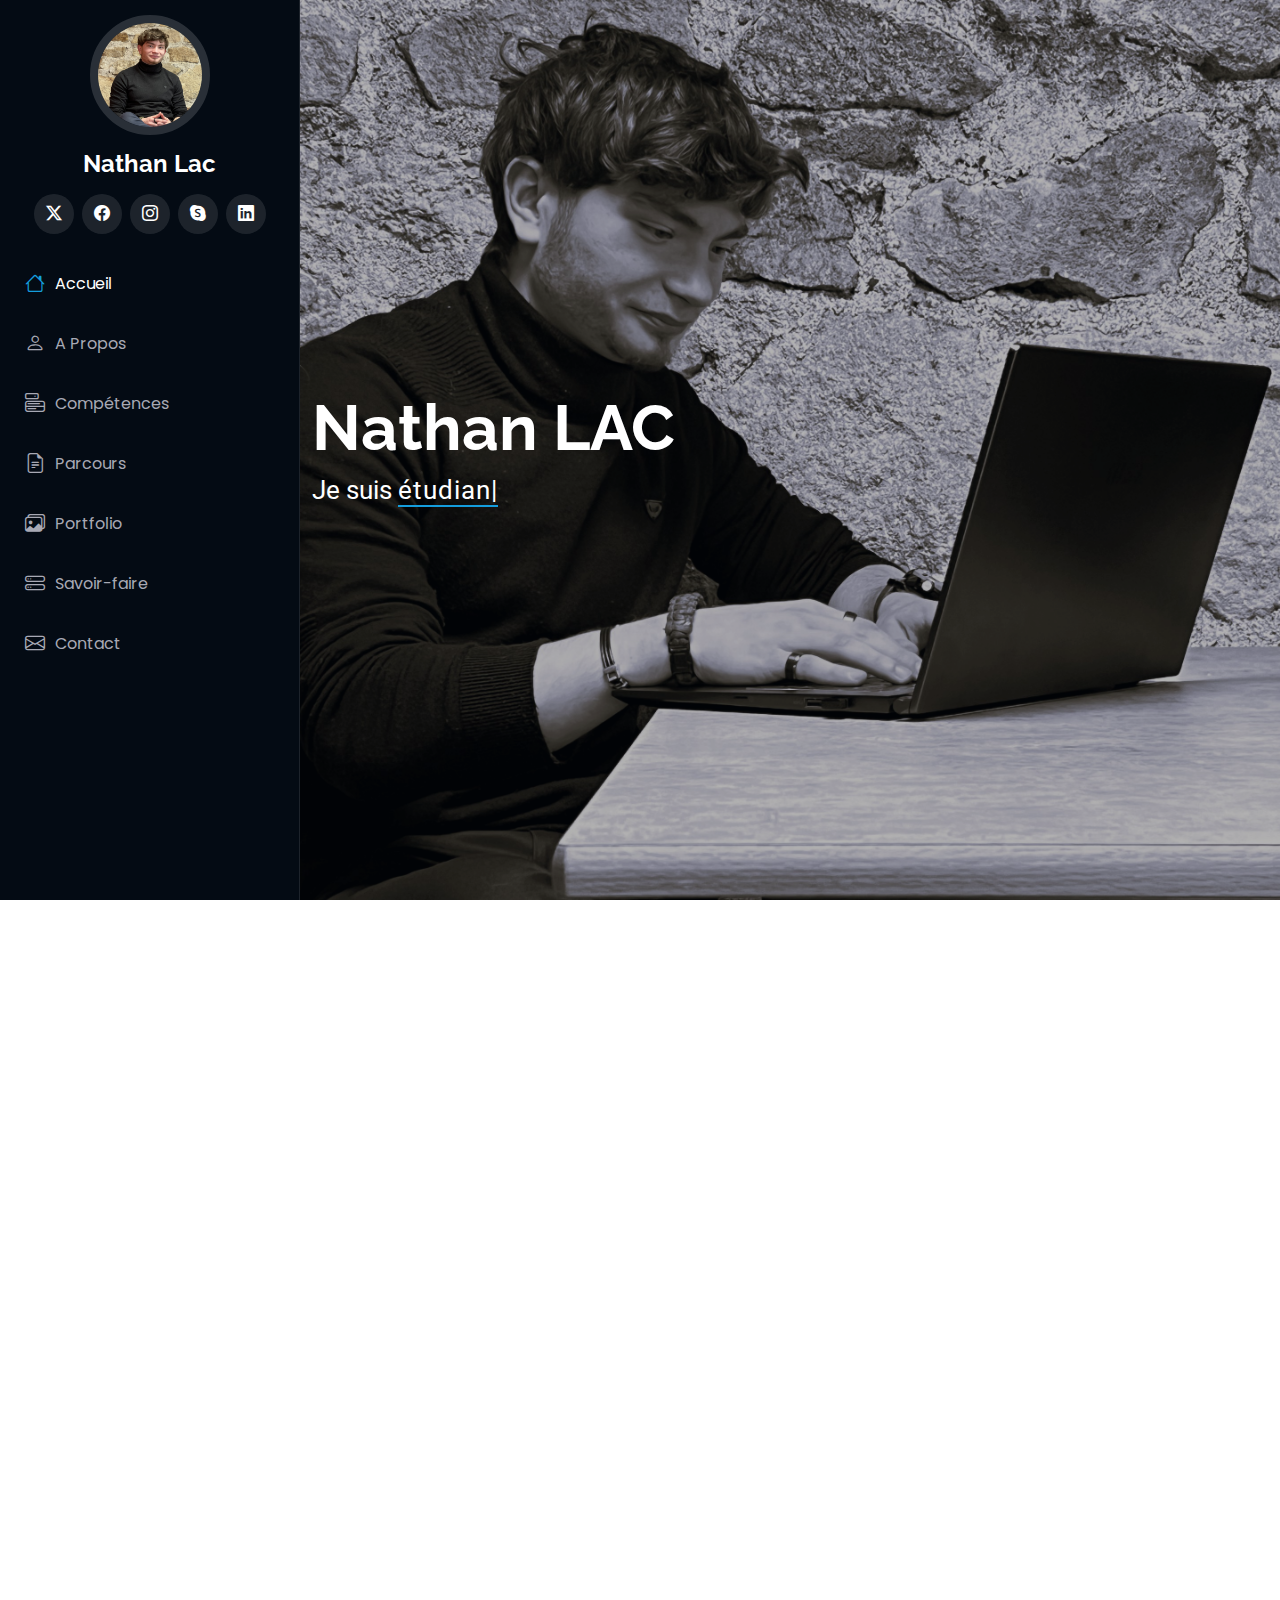
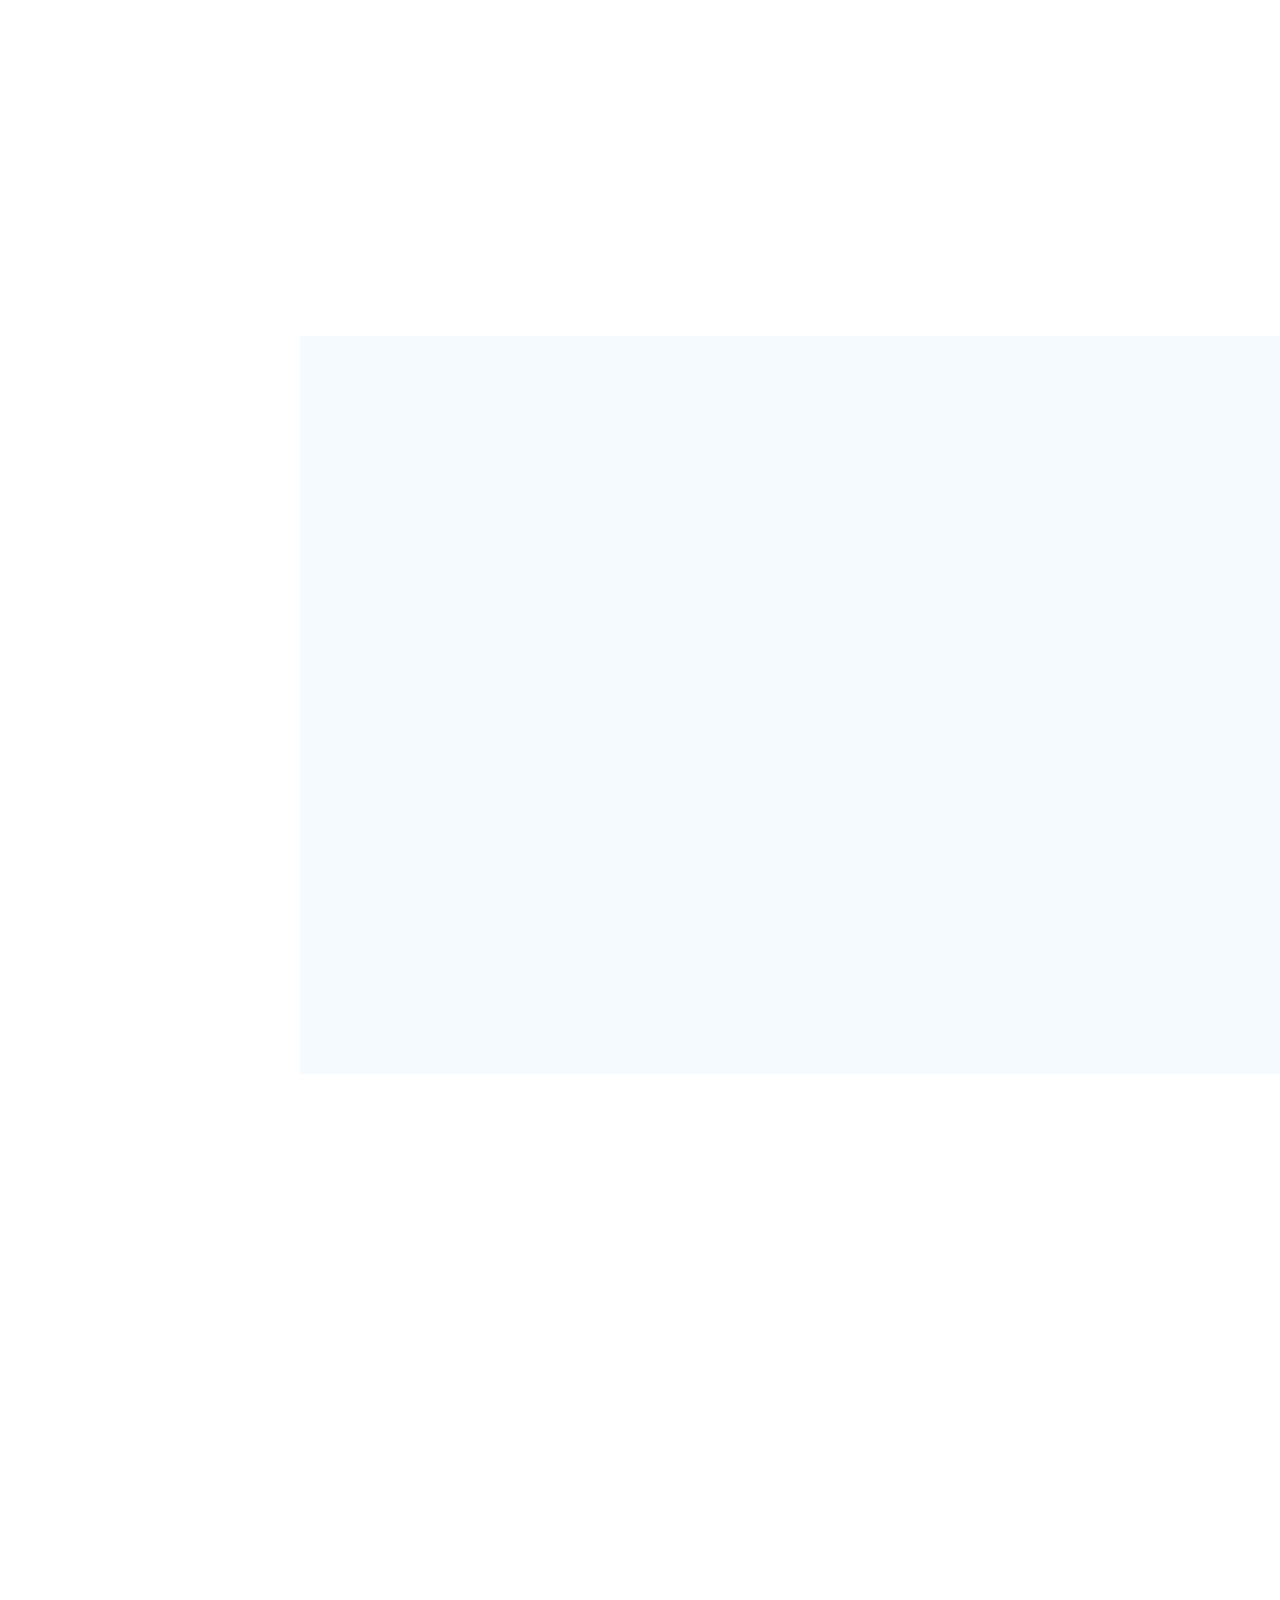
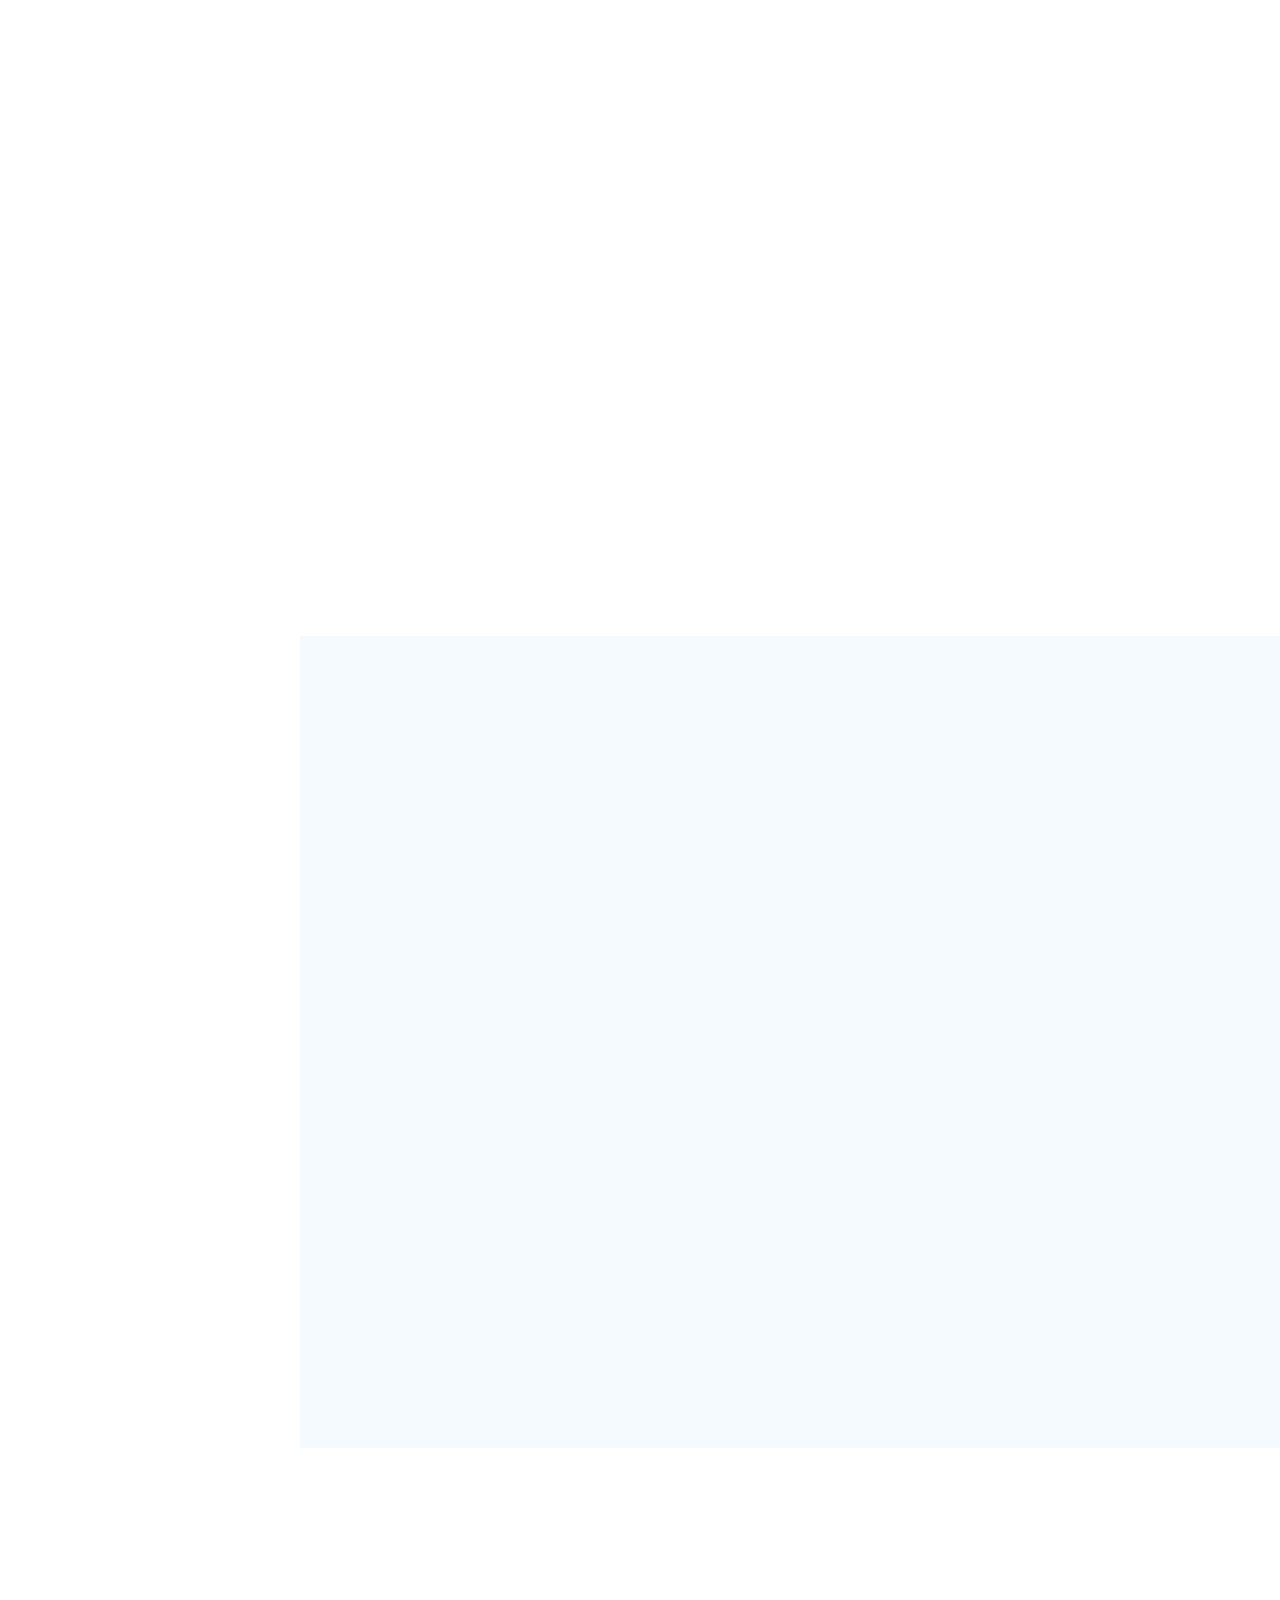
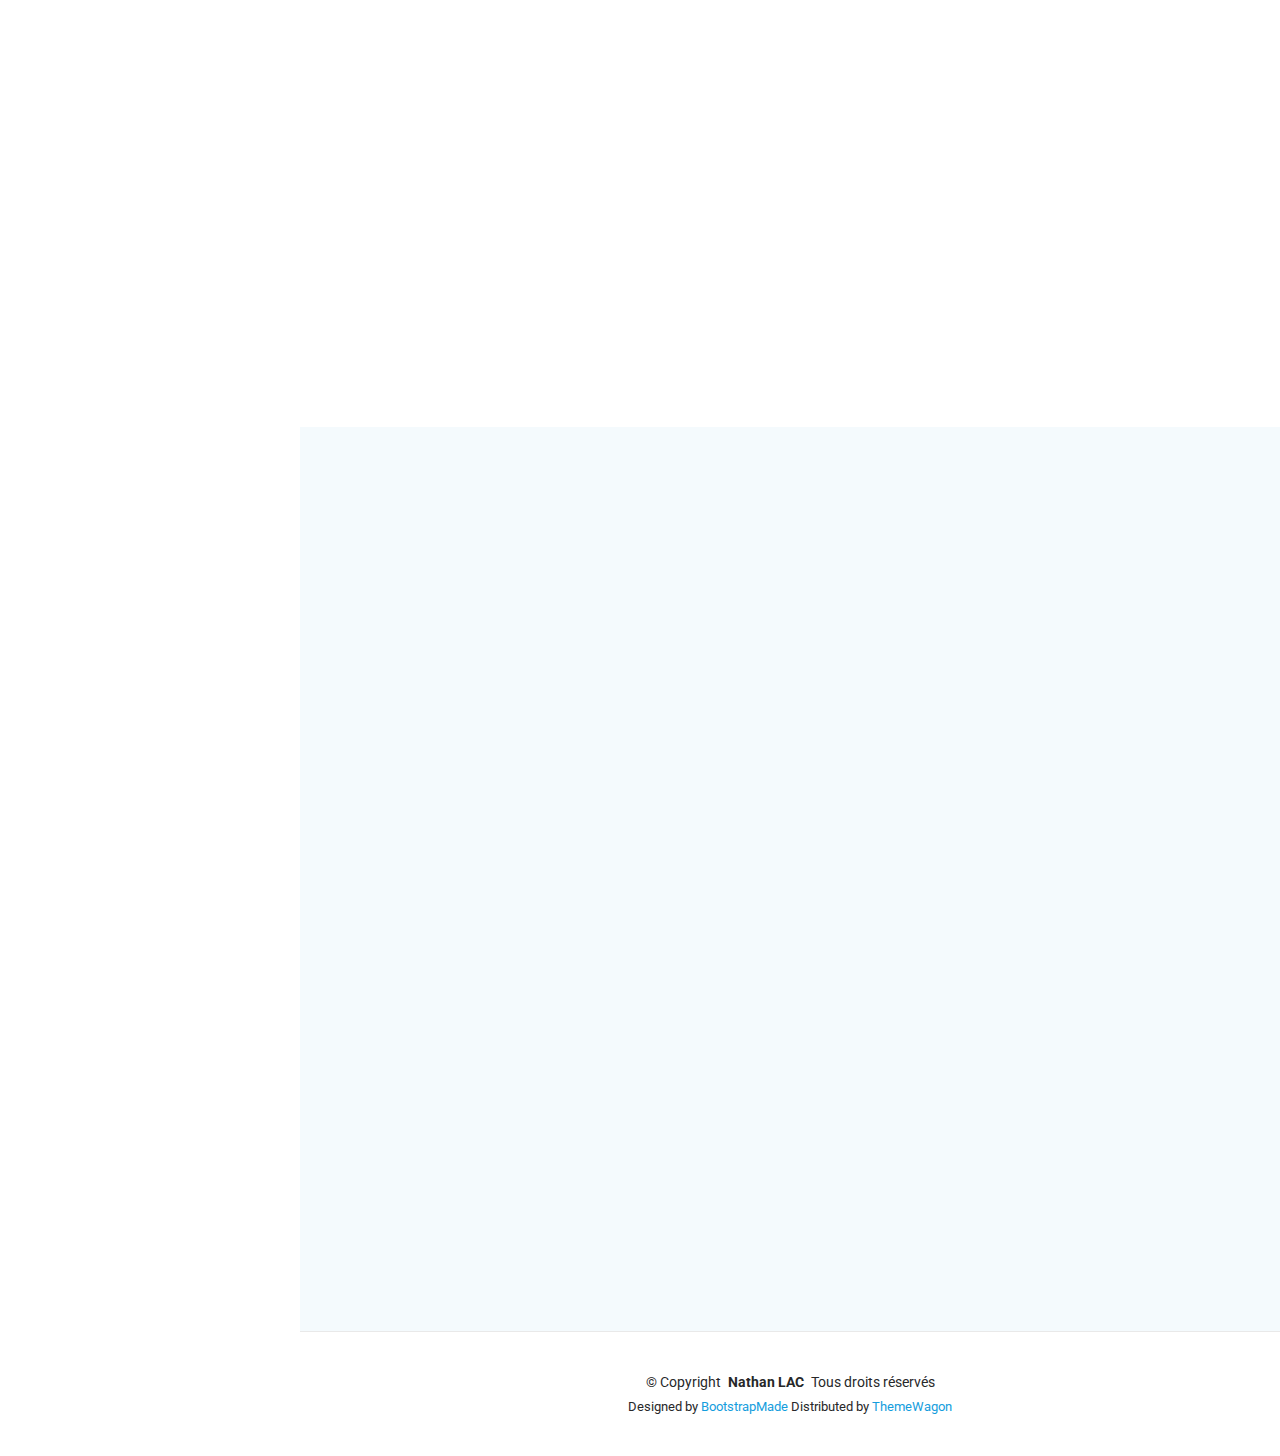
==== commit b9ee8f8f: "correction orthographe vers version finale" ====
--- a/index.html
+++ b/index.html
@@ -63,7 +63,7 @@
       <ul>
         <li><a href="#accueil" class="active"><i class="bi bi-house navicon"></i>Accueil</a></li>
         <li><a href="#a_propos"><i class="bi bi-person navicon"></i>A Propos</a></li>
-        <li><a href="#competences"><i class="bi bi-menu-button navicon"></i>Competences</a></li>
+        <li><a href="#competences"><i class="bi bi-menu-button navicon"></i>Compétences</a></li>
         <li><a href="#parcours"><i class="bi bi-file-earmark-text navicon"></i>Parcours</a></li>
         <li><a href="#portfolio"><i class="bi bi-images navicon"></i> Portfolio</a></li>
         <li><a href="#savoir-faire"><i class="bi bi-hdd-stack navicon"></i> Savoir-faire</a></li>
@@ -99,7 +99,7 @@
 
       <div class="container" data-aos="fade-up" data-aos-delay="100">
         <h2>Nathan LAC</h2>
-        <p>Je suis <span class="typed" data-typed-items="etudiant en BTS SIO, developpeur web, concepteur d'UI"></span><span class="typed-cursor typed-cursor--blink" aria-hidden="true"></span><span class="typed-cursor typed-cursor--blink" aria-hidden="true"></span></p>
+        <p>Je suis <span class="typed" data-typed-items="étudiant en BTS SIO, développeur web, concepteur d'UI/UX"></span><span class="typed-cursor typed-cursor--blink" aria-hidden="true"></span><span class="typed-cursor typed-cursor--blink" aria-hidden="true"></span></p>
       </div>
 
     </section><!-- /accueil Section -->
@@ -109,8 +109,8 @@
 
       <!-- Section Title -->
       <div class="container section-title" data-aos="fade-up">
-        <h2>A Propos</h2>
-        <p>Étudiant en deuxième année de BTS savoir-faire Informatiques aux Organisations (SIO), option Solutions Logicielles et Applications Métier (SLAM), je suis passionné par le design d'UI/UX, le développement web et les nouvelles technologies.</p>
+        <h2>À Propos</h2>
+        <p>Étudiant en deuxième année de BTS Services Informatiques aux Organisations (SIO), option Solutions Logicielles et Applications Métiers (SLAM), je suis passionné par le design d'UI/UX, le développement web et les nouvelles technologies.</p>
       </div><!-- End Section Title -->
 
       <div class="container" data-aos="fade-up" data-aos-delay="100">
@@ -120,7 +120,7 @@
             <img src="assets/img/img_profile.jpg" class="img-fluid" alt="">
           </div>
           <div class="col-lg-8 content">
-            <h2>UI/UX Designeur &amp; Developpeur Web.</h2>
+            <h2>Concepteur d'UI/UX &amp; Developpeur Web.</h2>
             <p class="fst-italic py-3">
               Mon objectif est de concevoir des expériences utilisateur optimisées en combinant esthétique et performance.
             </p>
@@ -129,7 +129,7 @@
                 <ul>
                   <li><i class="bi bi-chevron-right"></i> <strong>Naissance :</strong> <span>29 Avril 2004</span></li>
                   <li><i class="bi bi-chevron-right"></i> <strong>Tel :</strong> <span>06 08 76 24 68</span></li>
-                  <li><i class="bi bi-chevron-right"></i> <strong>Addresse :</strong> <span>43340 LANDOS</span></li>
+                  <li><i class="bi bi-chevron-right"></i> <strong>Adresse :</strong> <span>43340 LANDOS</span></li>
                 </ul>
               </div>
               <div class="col-lg-6">
@@ -175,7 +175,7 @@
             <div class="stats-item">
               <i class="bi bi-journal-richtext"></i>
               <span data-purecounter-start="0" data-purecounter-end="15" data-purecounter-duration="1" class="purecounter"></span>
-              <p><strong>Projets</strong> <span>Accomplies durant les deux années de formation et divers stages</span></p>
+              <p><strong>Projets</strong> <span>Accomplis durant les deux années de formation et divers stages</span></p>
             </div>
           </div><!-- End Stats Item -->
 
@@ -183,7 +183,7 @@
             <div class="stats-item">
               <i class="bi bi-headset"></i>
               <span data-purecounter-start="0" data-purecounter-end="1453" data-purecounter-duration="1" class="purecounter"></span>
-              <p><strong>Heures de support</strong> <span>appporté au client en milieu professionnel</span></p>
+              <p><strong>Heures de support</strong> <span>apporté au client en milieu professionnel</span></p>
             </div>
           </div><!-- End Stats Item -->
 
@@ -206,8 +206,8 @@
 
       <!-- Section Title -->
       <div class="container section-title" data-aos="fade-up">
-        <h2>Competences</h2>
-        <p>Competences acquises lors de ma formation et de mes divers stages</p>
+        <h2>Compétences</h2>
+        <p>Compétences acquises lors de ma formation et de mes divers stages</p>
       </div><!-- End Section Title -->
 
       <div class="container" data-aos="fade-up" data-aos-delay="100">
@@ -318,7 +318,7 @@
       <!-- Section Title -->
       <div class="container section-title" data-aos="fade-up">
         <h2>Parcours</h2>
-        <p>De ma decouverte de l'informatique au lycée a mon BTS.</p>
+        <p>De ma découverte de l'informatique au lycée à mon BTS.</p>
       </div><!-- End Section Title -->
 
       <div class="container">
@@ -347,14 +347,14 @@
               <h4>BTS - Service Informatique aux Organisations <br><em>Première année</em></h4>
               <h5>2023 - 2024</h5>
               <p><em>Pôle La Chartreuse, 43700, Brive-Charensac</em></p>
-              <p>Option : Solutions Logiciels et Applications Metiers (deuxième semèstres)</p>
+              <p>Option : Solutions Logicielles et Applications Metiers (deuxième semèstres)</p>
             </div><!-- Edn parcours Item -->
 
             <div class="parcours-item">
               <h4>BTS - Service Informatique aux Organisations <br><em>Deuxième année</em></h4>
               <h5>2024 - 2025</h5>
               <p><em>Pôle La Chartreuse, 43700, Brive-Charensac</em></p>
-              <p>Option : Solutions Logiciels et Applications Metiers</p>
+              <p>Option : Solutions Logicielles et Applications Metiers</p>
             </div><!-- Edn parcours Item -->
 
             
@@ -376,8 +376,8 @@
               <h5>janvier 2025 - 21 fevrier 2025</h5>
               <p><em>Télétravail, 3dfi.net</em></p>
               <ul>
-                <li>Amelioration design de site internet client</li>
-                <li>Remplisage de site internet client</li>
+                <li>Amélioration design de site internet client</li>
+                <li>Remplissage de site internet client</li>
                 <li>Correction de bugs</li>
                 <li>Conception d'une maquette de site internet</li>
                 <li>Montage Video / Photo</li>
@@ -399,7 +399,7 @@
       <!-- Section Title -->
       <div class="container section-title" data-aos="fade-up">
         <h2>Portfolio</h2>
-        <p>Mes projets effectué durant ma formation et mes stages.</p>
+        <p>Mes projets effectués durant ma formation et mes stages.</p>
       </div><!-- End Section Title -->
 
       <div class="container">
@@ -420,7 +420,7 @@
                 <img src="assets/img/portfolio/Garage_audi_MVC.png" class="img-fluid" alt="Garage Audi">
                 <div class="portfolio-info">
                   <h4>Garage Audi</h4>
-                  <p>Site de gestion de vehicules</p>
+                  <p>Site de gestion de véhicules</p>
                   <!--<a href="assets/img/portfolio/Garage_audi_MVC.png" title="Garage Audi" data-gallery="portfolio-gallery-app" class="glightbox preview-link"><i class="bi bi-zoom-in"></i></a>-->
                   <a href="#portfolioModal" data-bs-toggle="modal" title="More Details" class="details-link"><i class="bi bi-zoom-in"></i></a>
                 </div>
@@ -464,12 +464,12 @@
                       <!-- Description à gauche -->
                       <div class="col-lg-4">
                         <p>
-                          Ce projet est une application de gestion de véhicules pour un garage Audi. construit sous forme de framework Modele Vue Controleur et avec l'utilisation de CRUD et de Bootstrap pour le design.
+                          Ce projet est une application de gestion de véhicules pour un garage Audi. construit sous forme de framework Modèle Vue Contrôleur, avec l'utilisation de CRUD et de Bootstrap pour le design.
                         </p>
                         <ul>
                           <li><strong>Technologies :</strong> PHP, MySQL, Bootstrap</li>
                           <li><strong>Année :</strong> 2024</li>
-                          <li><strong>Modele :</strong>MVC</li>
+                          <li><strong>Modèle :</strong>MVC</li>
                         </ul>
                       </div>
                     </div>
@@ -535,7 +535,7 @@
                       <ul>
                         <li><strong>Technologies :</strong> PHP, MySQL, Bootstrap</li>
                         <li><strong>Année :</strong> 2024</li>
-                        <li><strong>Modele :</strong>MVC</li>
+                        <li><strong>Modèle :</strong>MVC</li>
                       </ul>
                     </div>
                   </div>
@@ -597,7 +597,7 @@
                     <ul>
                       <li><strong>Langage :</strong>C#</li>
                       <li><strong>Année :</strong>2024</li>
-                      <li><strong>Modele :</strong>WinForm</li>
+                      <li><strong>Modèle :</strong>WinForm</li>
                     </ul>
                   </div>
                 </div>
@@ -663,7 +663,7 @@
                   <ul>
                     <li><strong>Langage :</strong>C#</li>
                     <li><strong>Année :</strong>2024</li>
-                    <li><strong>Modele :</strong>WinForm, Programation Orientée Objet</li>
+                    <li><strong>Modèle :</strong>WinForm, Programation Orientée Objet</li>
                   </ul>
                 </div>
               </div>
@@ -728,12 +728,12 @@
               <!-- Description à gauche -->
               <div class="col-lg-4">
                 <p>
-                  Ce projet, effectué durant mon stage de deuxième anneée, est une refonte du site de l'ensemble scolaire Saint Jacques de compsostelle.
+                  Ce projet, effectué durant mon stage de deuxième année, est une refonte du site de l'ensemble scolaire Saint Jacques de compsostelle.
                 </p>
                 <ul>
                   <li><strong>Technologie :</strong> CMS Propriétaire à l'entreprise</li>
                   <li><strong>Année :</strong> 2025</li>
-                  <li><strong>Modele :</strong> CMS</li>
+                  <li><strong>Modèle :</strong> CMS</li>
                   <li><strong>Lien :</strong> <a href="https://saintjacques43.fr/compostelle-" target="_blank" rel="noopener noreferrer">Cliquez-ici <i class="bi bi-arrow-right-square"></i> </a></li>
                 </ul>
               </div>
@@ -799,12 +799,12 @@
               <!-- Description à gauche -->
               <div class="col-lg-4">
                 <p>
-                  Ce projet, effectué durant mon stage de deuxième anneée, est une mise à jour esthétique du site du collège Saint-Dominique.
+                  Ce projet, effectué durant mon stage de deuxième année, est une mise à jour esthétique du site du collège Saint-Dominique.
                 </p>
                 <ul>
                   <li><strong>Technologie :</strong> CMS Propriétaire à l'entreprise</li>
                   <li><strong>Année :</strong> 2025</li>
-                  <li><strong>Modele :</strong> CMS</li>
+                  <li><strong>Modèle :</strong> CMS</li>
                   <li><strong>Lien :</strong> <a href="https://www.saintdolemonastier.fr/ecole-college-" target="_blank" rel="noopener noreferrer"> Cliquez-ici <i class="bi bi-arrow-right-square"></i></a></li>
                 </ul>
               </div>
@@ -870,12 +870,12 @@
                 <!-- Description à gauche -->
                 <div class="col-lg-4">
                   <p>
-                    Ce projet, effectué durant mon stage de deuxième anneée, est une mise à jour esthétique du site de l'école Sainte Jeanne d'Arc de Polignac. 
+                    Ce projet, effectué durant mon stage de deuxième année, est une mise à jour esthétique du site de l'école Sainte Jeanne d'Arc de Polignac. 
                   </p>
                   <ul>
                     <li><strong>Technologie :</strong> CMS Propriétaire à l'entreprise</li>
                     <li><strong>Année :</strong> 2025</li>
-                    <li><strong>Modele :</strong> CMS</li>
+                    <li><strong>Modèle :</strong> CMS</li>
                     <li><strong>Lien :</strong> <a href="https://www.ecole-polignac.fr/ecole-" target="_blank" rel="noopener noreferrer"> Cliquez-ici <i class="bi bi-arrow-right-square"></i></a></li>
                   </ul>
                 </div>
@@ -933,12 +933,12 @@
                 <!-- Description à gauche -->
                 <div class="col-lg-4">
                   <p>
-                    Ce projet, effectué durant mon stage de deuxième anneée, est une maquette de site internet realiser pour le théâtre Mayapo adapter d'une template Porto.
+                    Ce projet, effectué durant mon stage de deuxième année, est une maquette de site internet realiser pour le théâtre Mayapo adapter d'une template Porto.
                   </p>
                   <ul>
                     <li><strong>Technologie :</strong> HTML, CSS, JS</li>
                     <li><strong>Année :</strong> 2025</li>
-                    <li><strong>Modele :</strong> Template Porto</li>                  
+                    <li><strong>Modèle :</strong> Template Porto</li>                  
                   </ul>
                 </div>
               </div>
@@ -1019,7 +1019,7 @@
       <!-- Section Title -->
       <div class="container section-title" data-aos="fade-up">
         <h2>Contact</h2>
-        <p><strong>Contacter-moi !</strong> je vous repondrez avec plaisir.</p>
+        <p><strong>Contactez-moi !</strong> Je vous répondrai avec plaisir.</p>
       </div><!-- End Section Title -->
 
       <div class="container" data-aos="fade-up" data-aos-delay="100">
@@ -1032,8 +1032,8 @@
               <div class="info-item d-flex" data-aos="fade-up" data-aos-delay="200">
                 <i class="bi bi-geo-alt flex-shrink-0"></i>
                 <div>
-                  <h3>Addresse</h3>
-                  <p>4 impasse de la prairie, Lieu-dit Charbonnier, 43340 LANDOS</p>
+                  <h3>Adresse</h3>
+                  <p>4 Impasse de la Prairie, Lieu-dit Charbonnier, 43340 LANDOS</p>
                 </div>
               </div><!-- End Info Item -->
 
@@ -1084,7 +1084,7 @@
                 <div class="col-md-12 text-center">
                   <div class="loading">Chargement</div>
                   <div class="error-message"></div>
-                  <div class="sent-message">Votre message a bien était envoyer. Merci !</div>
+                  <div class="sent-message">Votre message a bien été envoyé. Merci !</div>
 
                   <button type="submit">Envoyer</button>
                 </div>
@@ -1105,7 +1105,7 @@
 
     <div class="container">
       <div class="copyright text-center ">
-        <p>© <span>Copyright</span> <strong class="px-1 sitename">iPortfolio</strong> <span>All Rights Reserved</span></p>
+        <p>© <span>Copyright</span> <strong class="px-1 sitename">Nathan LAC</strong> <span>Tous droits réservés</span></p>
       </div>
       <div class="credits">
         <!-- All the links in the footer should remain intact. -->
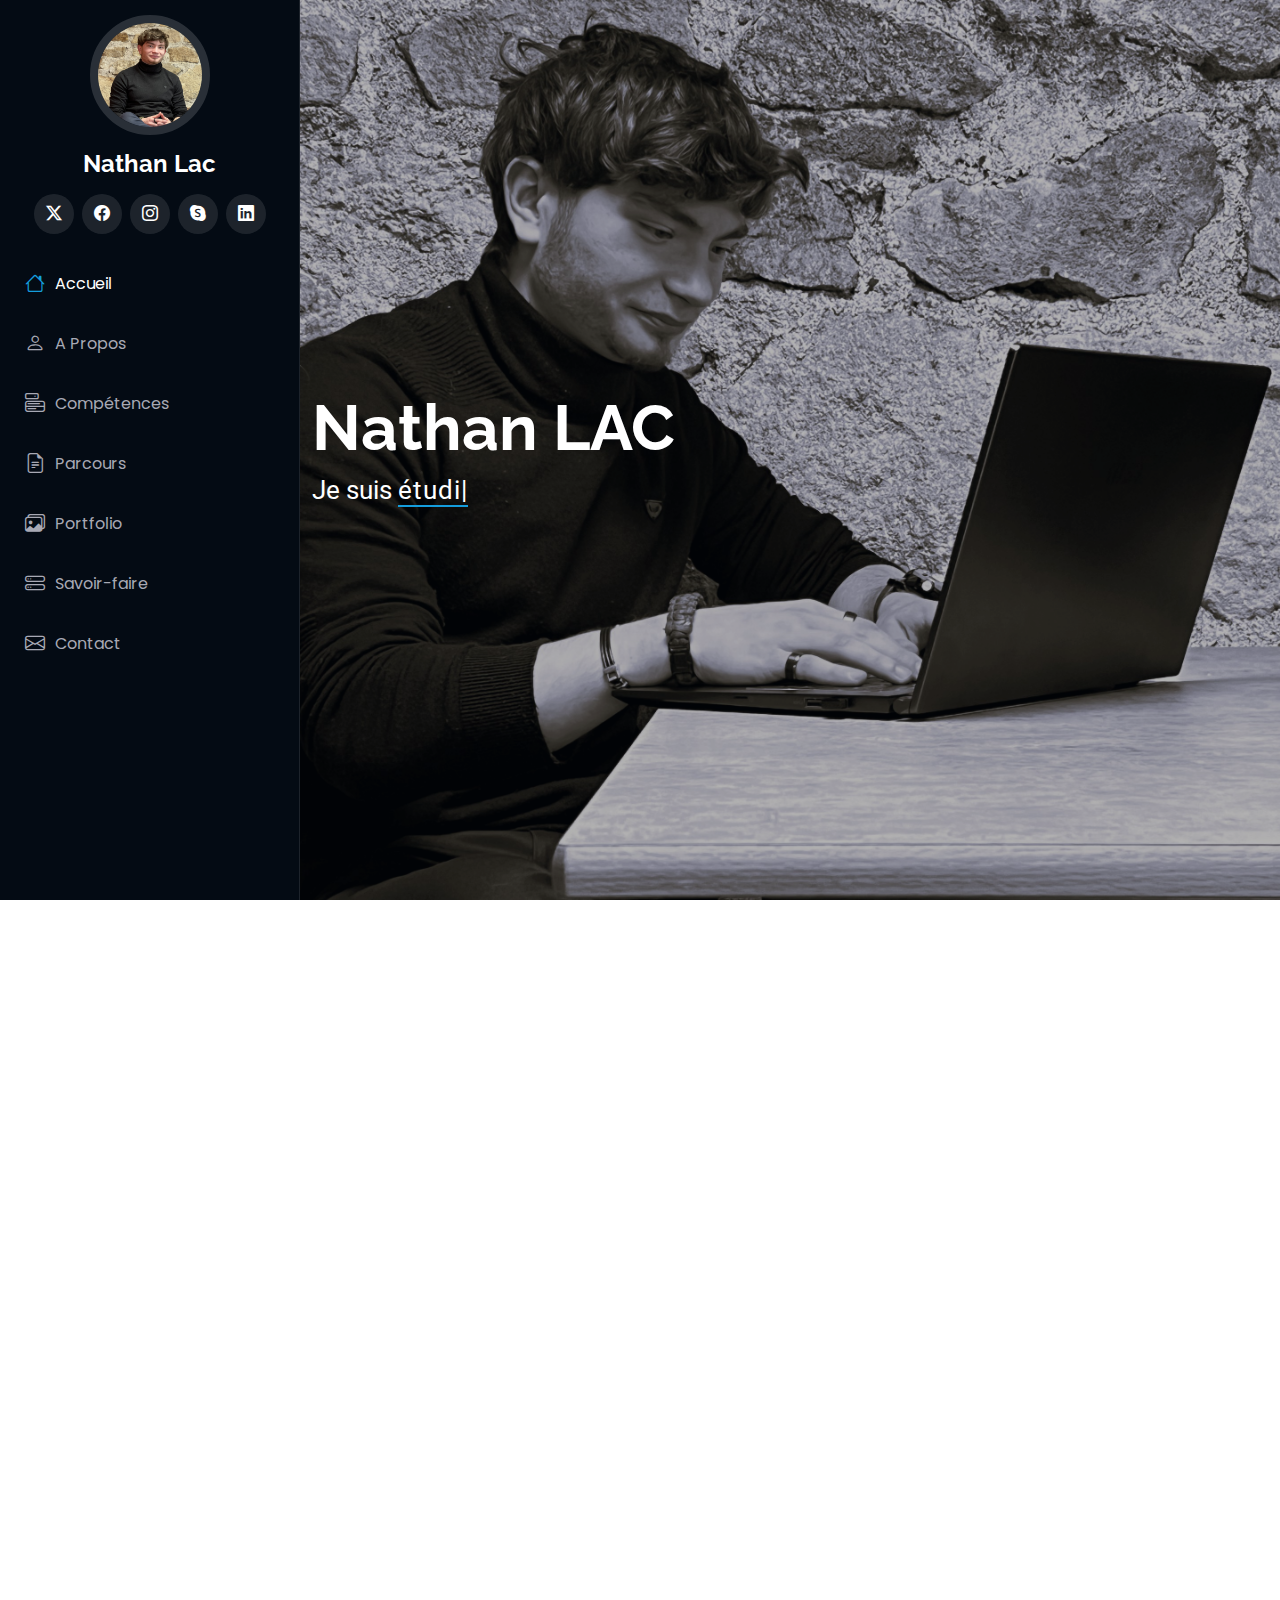
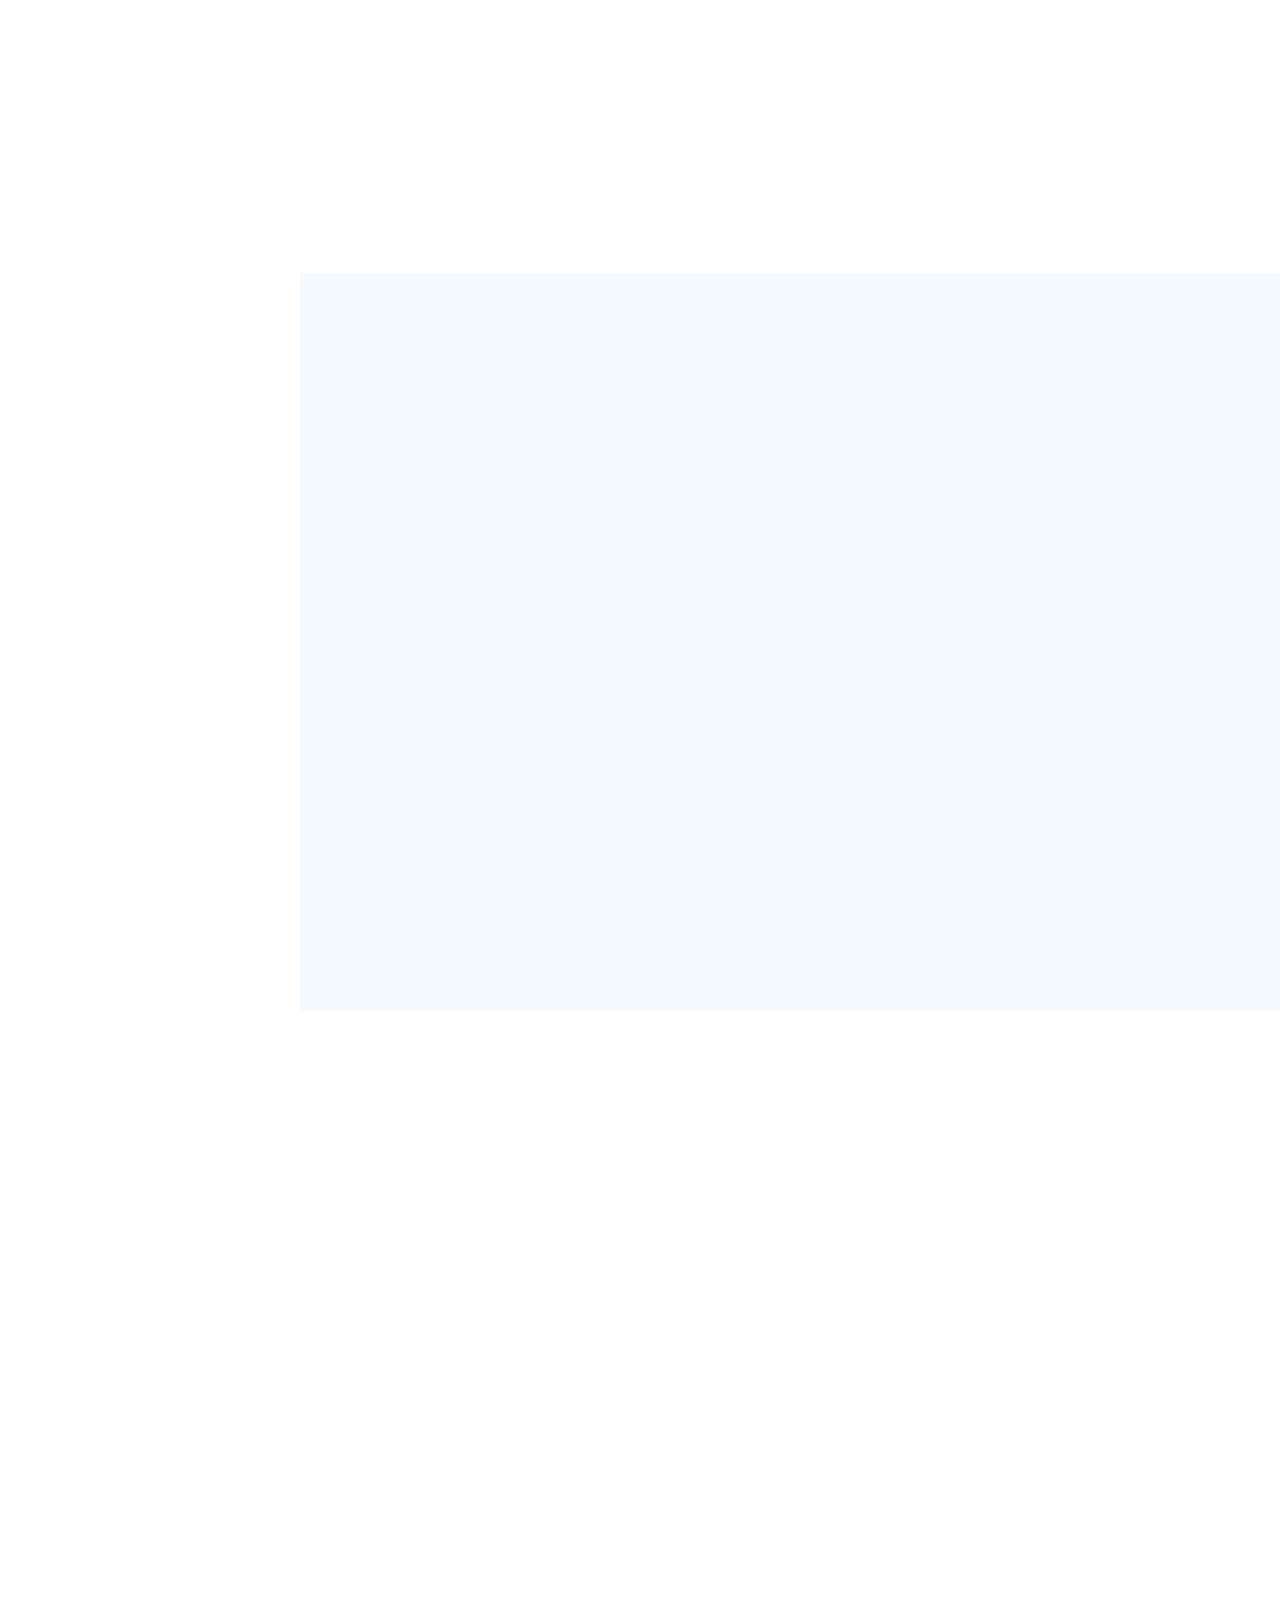
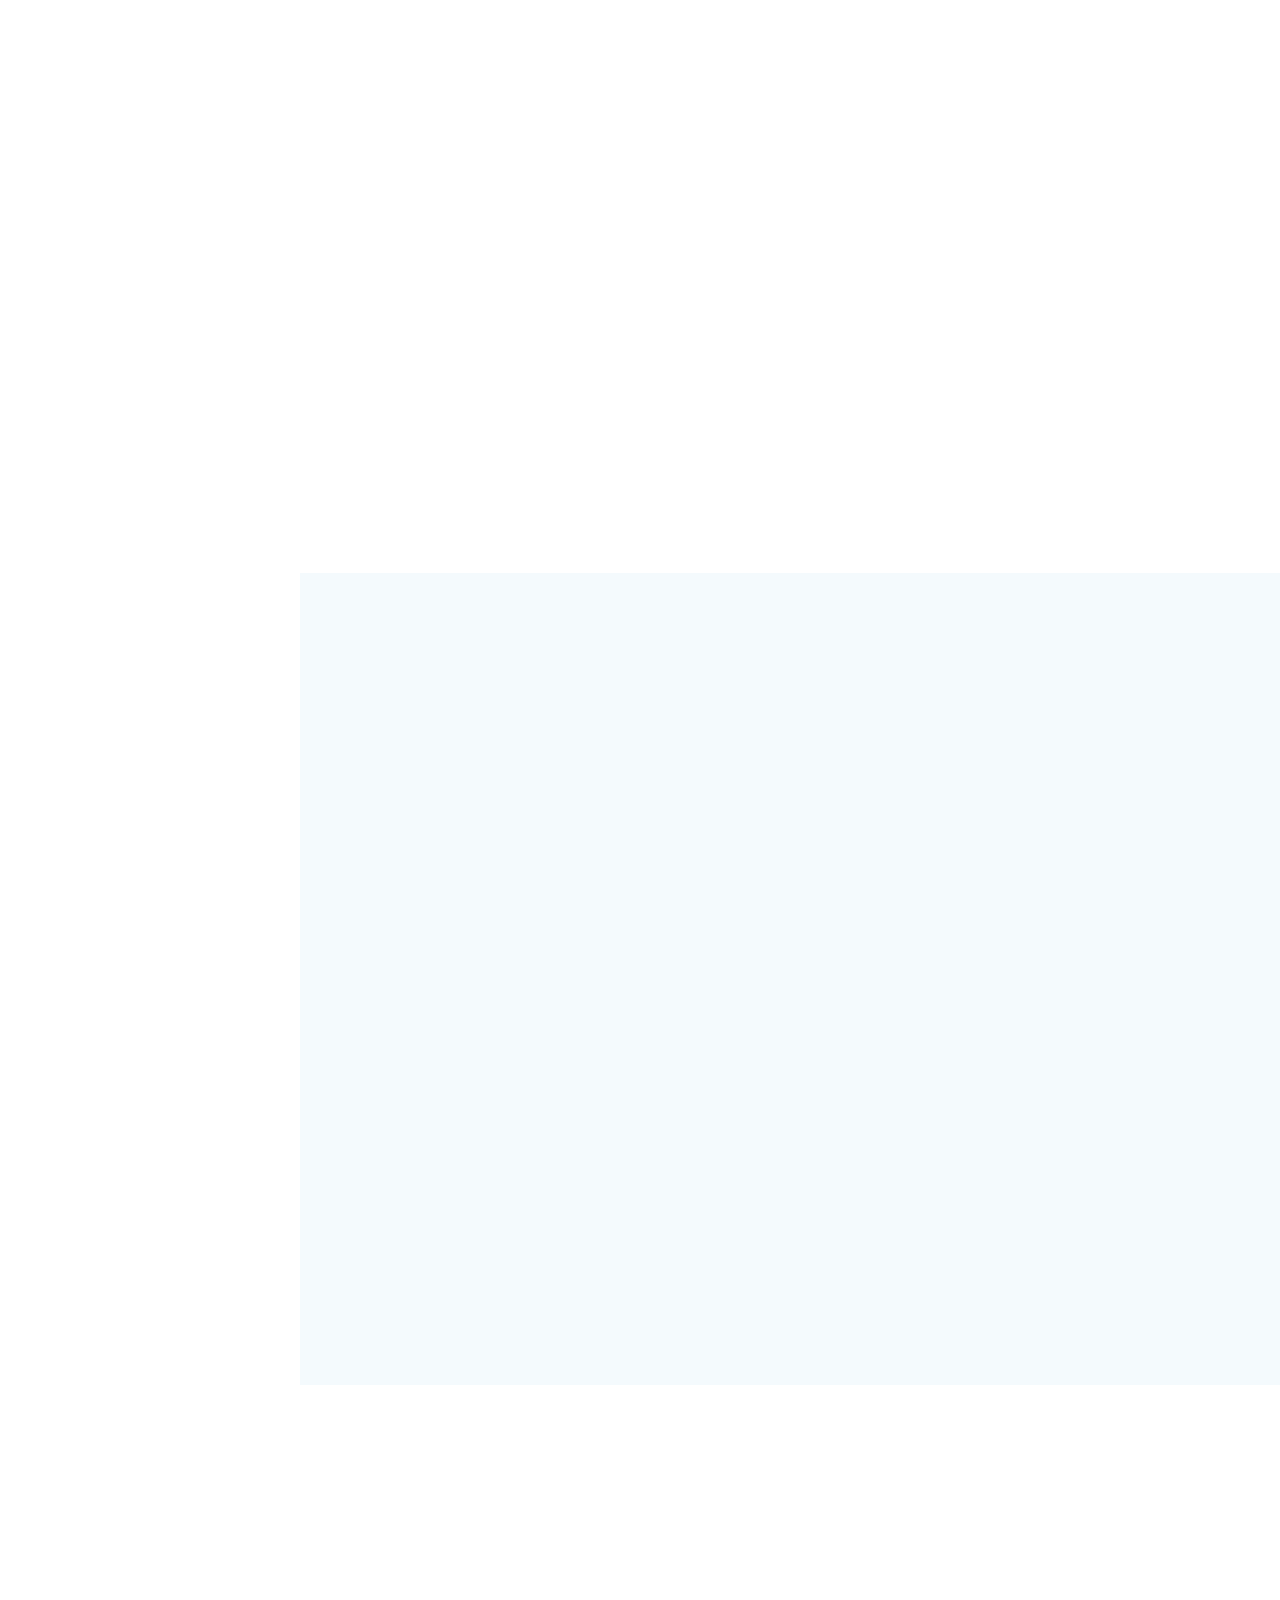
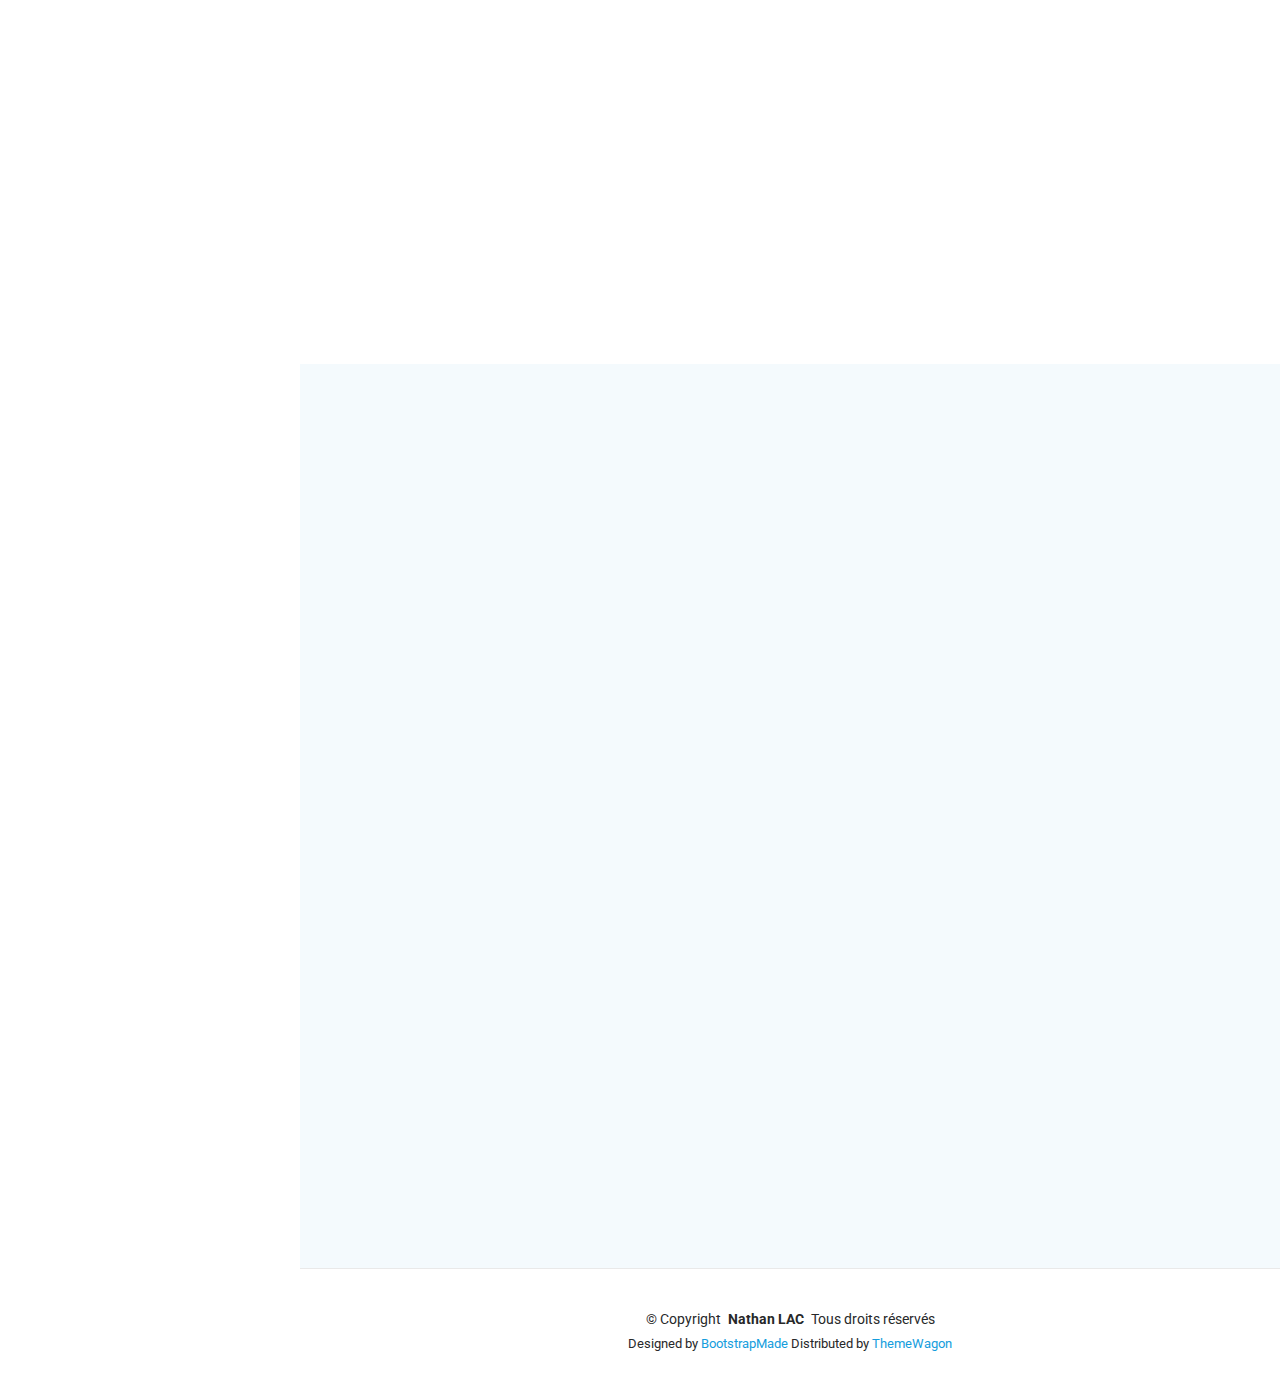
==== commit 90bc59a5: "suppression BD douteuse" ====
--- a/index.html
+++ b/index.html
@@ -4,7 +4,7 @@
 <head>
   <meta charset="utf-8">
   <meta content="width=device-width, initial-scale=1.0" name="viewport">
-  <title>Portefolio Nathan Lac</title>
+  <title>Portfolio Nathan Lac</title>
   <meta content="" name="description">
   <meta content="" name="keywords">
 
@@ -161,9 +161,9 @@
 
       <div class="container" data-aos="fade-up" data-aos-delay="100">
 
-        <div class="row gy-4">
-
-          <div class="col-lg-3 col-md-6">
+        <div class="row gy-3">
+
+          <div class="col-lg-4 col-md-6">
             <div class="stats-item">
               <i class="bi bi-emoji-smile"></i>
               <span data-purecounter-start="0" data-purecounter-end="5" data-purecounter-duration="1" class="purecounter"></span>
@@ -171,7 +171,7 @@
             </div>
           </div><!-- End Stats Item -->
 
-          <div class="col-lg-3 col-md-6">
+          <div class="col-lg-4 col-md-6">
             <div class="stats-item">
               <i class="bi bi-journal-richtext"></i>
               <span data-purecounter-start="0" data-purecounter-end="15" data-purecounter-duration="1" class="purecounter"></span>
@@ -179,19 +179,11 @@
             </div>
           </div><!-- End Stats Item -->
 
-          <div class="col-lg-3 col-md-6">
-            <div class="stats-item">
-              <i class="bi bi-headset"></i>
-              <span data-purecounter-start="0" data-purecounter-end="1453" data-purecounter-duration="1" class="purecounter"></span>
-              <p><strong>Heures de support</strong> <span>apporté au client en milieu professionnel</span></p>
-            </div>
-          </div><!-- End Stats Item -->
-
-          <div class="col-lg-3 col-md-6">
+          <div class="col-lg-4 col-md-6">
             <div class="stats-item">
               <i class="bi bi-people"></i>
-              <span data-purecounter-start="0" data-purecounter-end="4" data-purecounter-duration="1" class="purecounter"></span>
-              <p><strong>Travail en équipe</strong> <span></span></p>
+              <span data-purecounter-start="0" data-purecounter-end="8" data-purecounter-duration="1" class="purecounter"></span>
+              <p><strong>Projets</strong> <span>éffectués en équipe</span></p>
             </div>
           </div><!-- End Stats Item -->
 
@@ -408,7 +400,7 @@
 
           <ul class="portfolio-filters isotope-filters" data-aos="fade-up" data-aos-delay="100">
             <li data-filter="*" class="filter-active">Tous</li>
-            <li data-filter=".filter-php">MVC(php)</li>
+            <li data-filter=".filter-php">PHP</li>
             <li data-filter=".filter-csharp">C#</li>
             <li data-filter=".filter-cms">CMS</li>
           </ul><!-- End Portfolio Filters -->
@@ -608,7 +600,7 @@
 
         <div class="col-lg-4 col-md-6 portfolio-item isotope-item filter-csharp">
           <div class="portfolio-content h-100">
-            <img src="assets/img/portfolio/Bataille (3).png" class="img-fluid" alt="Loto">
+            <img src="assets/img/portfolio/Bataille (3).png" class="img-fluid" alt="Bataille">
             <div class="portfolio-info">
               <h4>Bataille</h4>
               <p>Application faisant jouer deux joueur automatiquement</p>
@@ -745,7 +737,7 @@
 
       <div class="col-lg-4 col-md-6 portfolio-item isotope-item filter-cms">
         <div class="portfolio-content h-100">
-          <img src="assets/img/portfolio/Site St Do (1).png" class="img-fluid" alt="Site Ensemble Saint Jacques de compostelle">
+          <img src="assets/img/portfolio/Site St Do (1).png" class="img-fluid" alt="Site St Dominique">
           <div class="portfolio-info">
             <h4>Site collège Saint Dominique</h4>
             <p>Site vitrine présentant le collège Saint Dominique</p>
@@ -816,7 +808,7 @@
 
         <div class="col-lg-4 col-md-6 portfolio-item isotope-item filter-cms">
           <div class="portfolio-content h-100">
-            <img src="assets/img/portfolio/Site Ecole Polignac (1).png" class="img-fluid" alt="Site Ensemble Saint Jacques de compostelle">
+            <img src="assets/img/portfolio/Site Ecole Polignac (1).png" class="img-fluid" alt="Site Ecole Polignac">
             <div class="portfolio-info">
               <h4>Site école Sainte Jeanne d'Arc</h4>
               <p>Site vitrine présentant l'école Sainte Jeanne d'Arc</p>
@@ -887,7 +879,7 @@
 
         <div class="col-lg-4 col-md-6 portfolio-item isotope-item filter-cms">
           <div class="portfolio-content h-100">
-            <img src="assets/img/portfolio/Maquette site theatre mayapo (1).png" class="img-fluid" alt="Site Ensemble Saint Jacques de compostelle">
+            <img src="assets/img/portfolio/Maquette site theatre mayapo (1).png" class="img-fluid" alt="Maquette site theatre mayapo">
             <div class="portfolio-info">
               <h4>Maquette Site théâtre Mayapo</h4>
               <p>Maquette realisé pour le théâtre Mayapo</p>
@@ -946,6 +938,77 @@
           </div>
         </div>
       </div>
+
+     <div class="col-lg-4 col-md-6 portfolio-item isotope-item filter-php">
+            <div class="portfolio-content h-100">
+              <img src="assets/img/portfolio/Gestion BD (1).png" class="img-fluid" alt="Gestion BD">
+              <div class="portfolio-info">
+                <h4>Application de gestion de bandes dessinées</h4>
+                <p>Application permettant de gérer une collection de bandes dessinées</p>
+                <a href="#portfolioModal_8" data-bs-toggle="modal" title="More Details" class="details-link"><i class="bi bi-zoom-in"></i></a>
+              </div>
+            </div>
+          </div><!-- End Portfolio Item -->
+          <!-- Modal -->
+          <div class="modal fade" id="portfolioModal_8" tabindex="-1" aria-labelledby="portfolioModalLabel" aria-hidden="true">
+          <div class="modal-dialog modal-lg">
+            <div class="modal-content">
+              <div class="modal-header">
+                <h1 class="modal-title" id="portfolioModalLabel">Application de gestion de bandes dessinées</h1>
+                <button type="button" class="btn-close" data-bs-dismiss="modal" aria-label="Close"></button>
+              </div>
+              <div class="modal-body">
+                <div class="row">
+                  <!-- Carrousel à droite -->
+                  <div class="col-lg-8">
+                    <div id="carouselIndicators_8" class="carousel slide" data-bs-ride="carousel">
+                      <div class="carousel-indicators">
+                        <button type="button" data-bs-target="#carouselIndicators_8" data-bs-slide-to="0" class="active" aria-current="true" aria-label="Slide 1"></button>
+                        <button type="button" data-bs-target="#carouselIndicators_8" data-bs-slide-to="1" aria-label="Slide 2"></button>
+                        <button type="button" data-bs-target="#carouselIndicators_8" data-bs-slide-to="2" aria-label="Slide 3"></button>
+                        <button type="button" data-bs-target="#carouselIndicators_8" data-bs-slide-to="3" aria-label="Slide 4"></button>
+                      </div>
+                      <div class="carousel-inner">
+                        <div class="carousel-item active">
+                          <img src="assets/img/portfolio/Gestion BD (1).png" class="d-block w-100" alt="Gestion BD 1">
+                        </div>
+                        <div class="carousel-item">
+                          <img src="assets/img/portfolio/Gestion BD (2).png" class="d-block w-100" alt="Gestion BD 2">
+                        </div>
+                        <div class="carousel-item">
+                          <img src="assets/img/portfolio/Gestion BD (3).png" class="d-block w-100" alt="Gestion BD 3">
+                        </div>
+                        <div class="carousel-item">
+                          <img src="assets/img/portfolio/Gestion BD (4).png" class="d-block w-100" alt="Gestion BD 4">
+                        </div>
+                      </div>
+                      <button class="carousel-control-prev" type="button" data-bs-target="#carouselIndicators_8" data-bs-slide="prev">
+                        <span class="carousel-control-prev-icon" aria-hidden="true"></span>
+                        <span class="visually-hidden">Previous</span>
+                      </button>
+                      <button class="carousel-control-next" type="button" data-bs-target="#carouselIndicators_8" data-bs-slide="next">
+                        <span class="carousel-control-next-icon" aria-hidden="true"></span>
+                        <span class="visually-hidden">Next</span>
+                      </button>
+                    </div>
+                  </div>
+                  <!-- Description à gauche -->
+                  <div class="col-lg-4">
+                    <p>
+                      Ce projet est une application de gestion d'une collection de bandes dessinées, permettant ainsi de gérer les dessinateurs, les scénaristes, les éditeurs et les albums à l'aide de CRUD.
+                    </p>
+                    <ul>
+                      <li><strong>Technologie :</strong> PHP, HTML, CSS, MySQL</li>
+                      <li><strong>Année :</strong> 2024</li>
+                      <li><strong>Modèle :</strong> CRUD PHP</li>                  
+                    </ul>
+                  </div>
+                </div>
+              </div>
+            </div>
+          </div>
+        </div>
+
           </div><!-- End Portfolio Container -->
 
         </div>
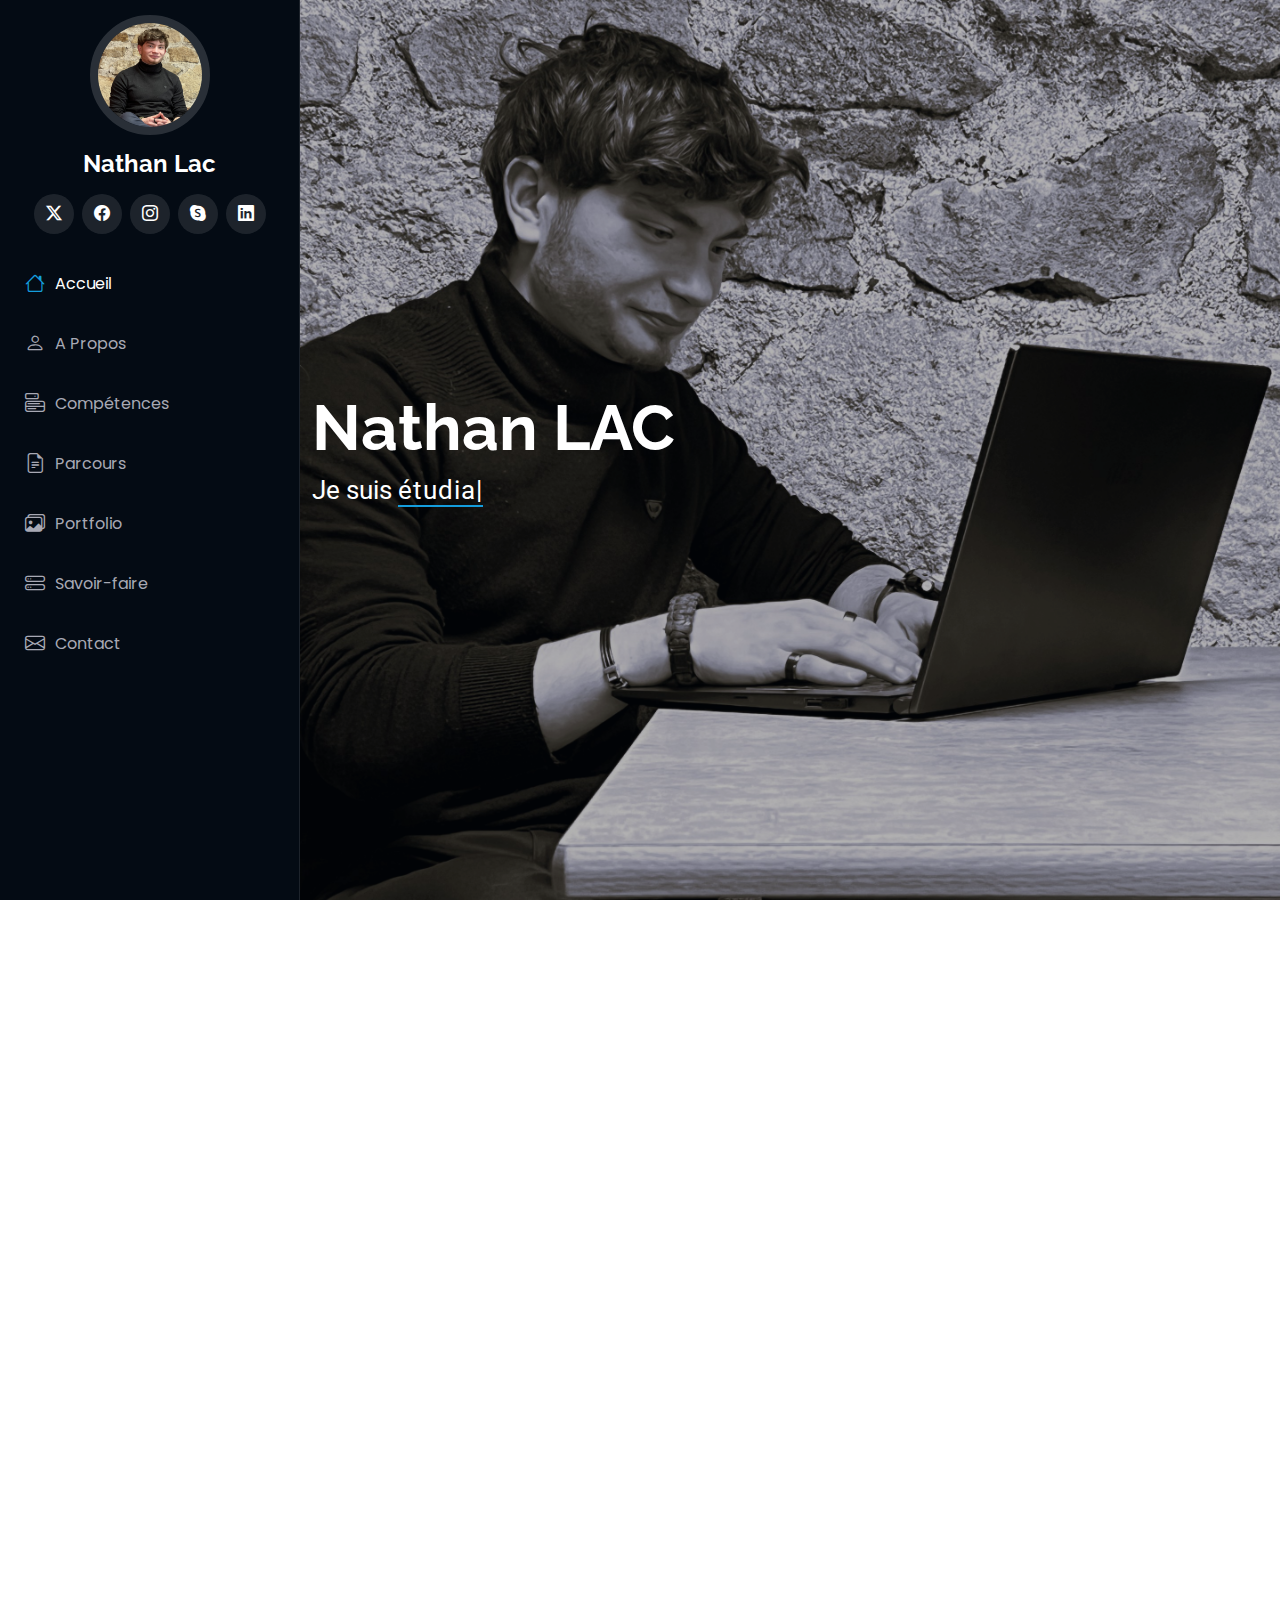
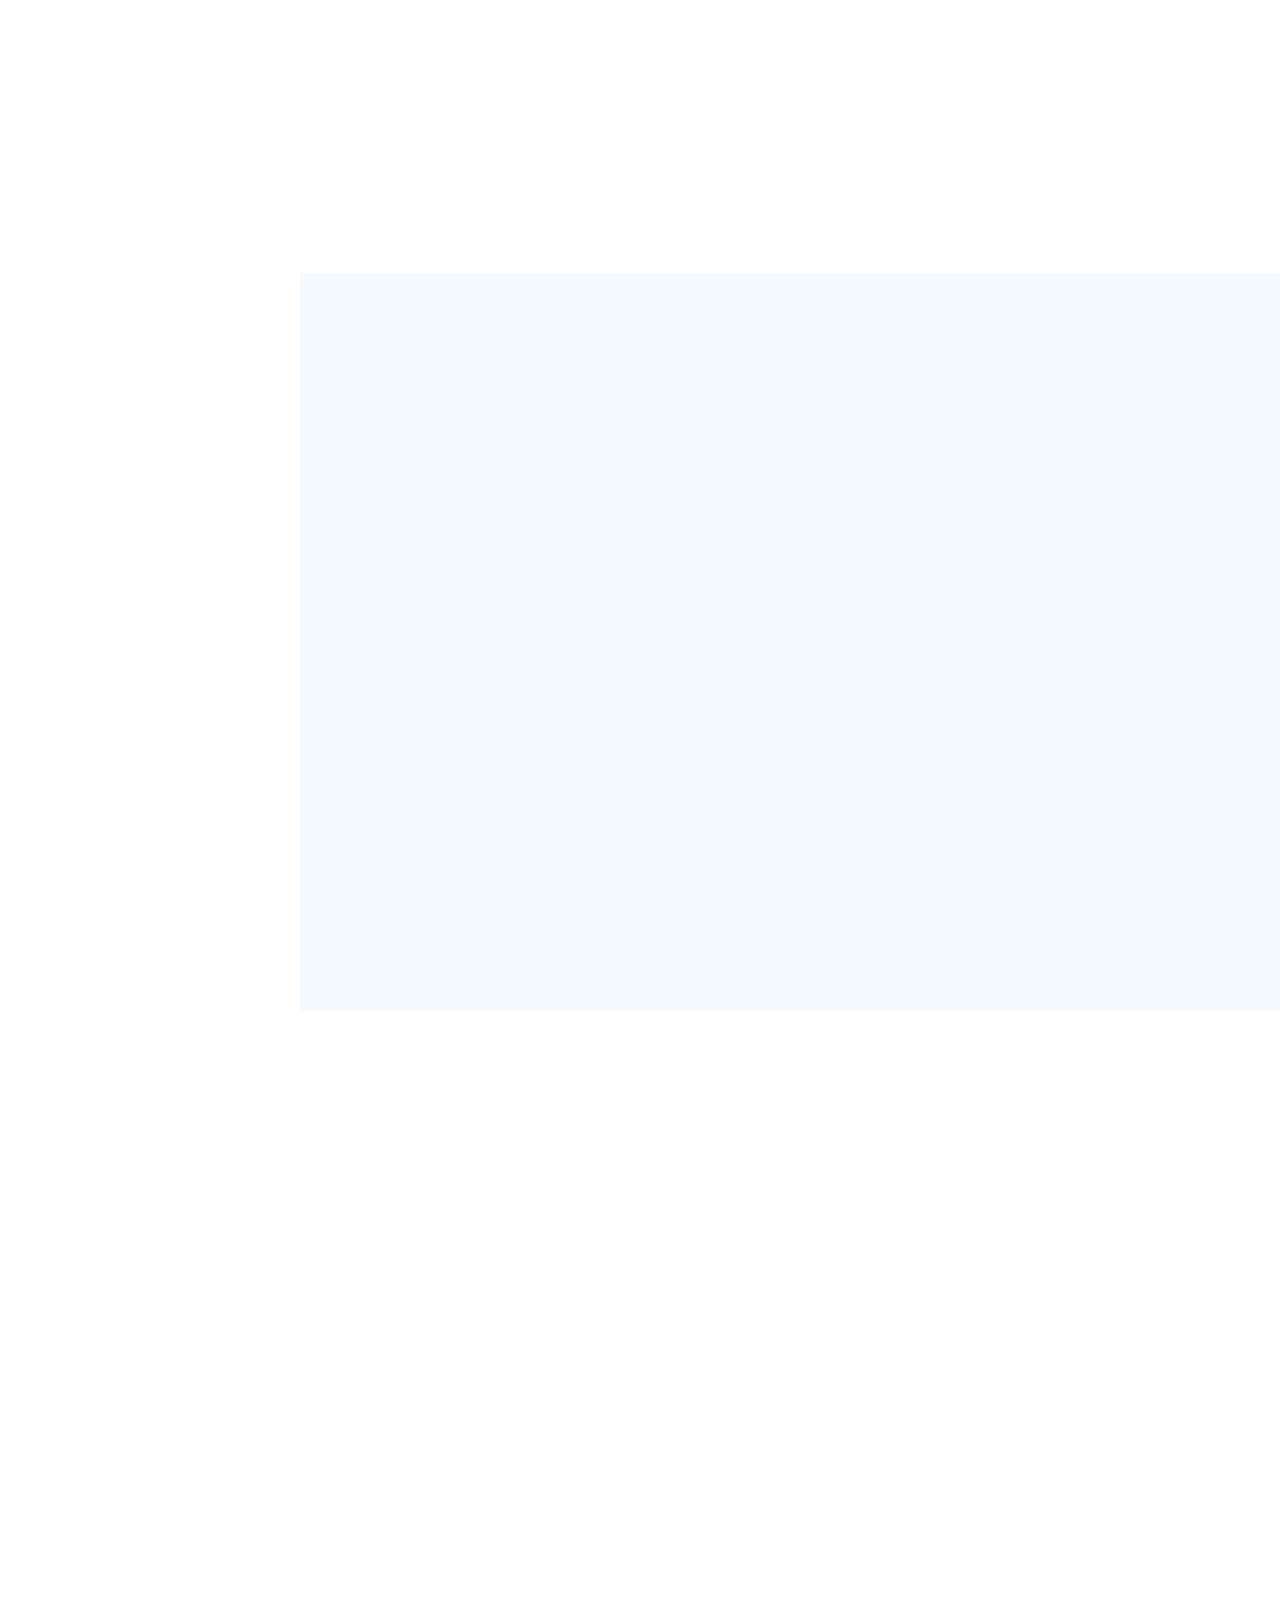
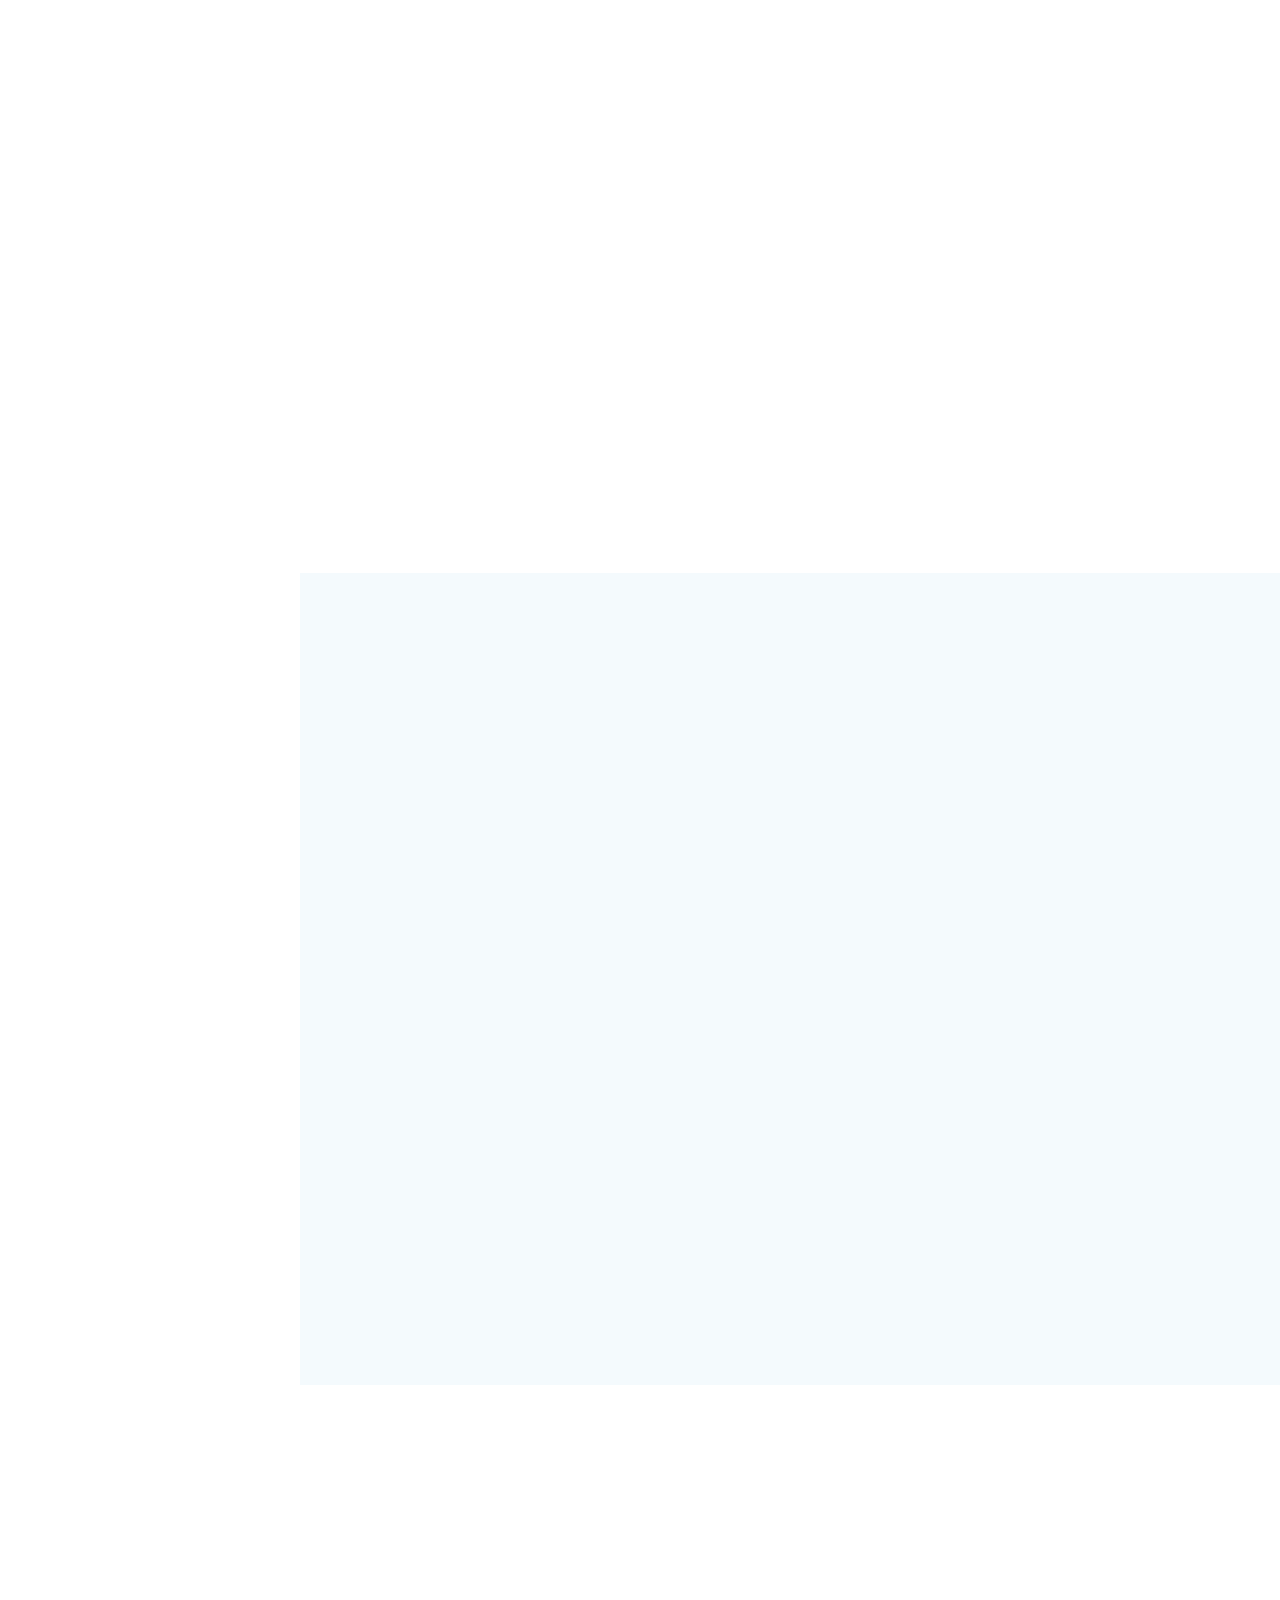
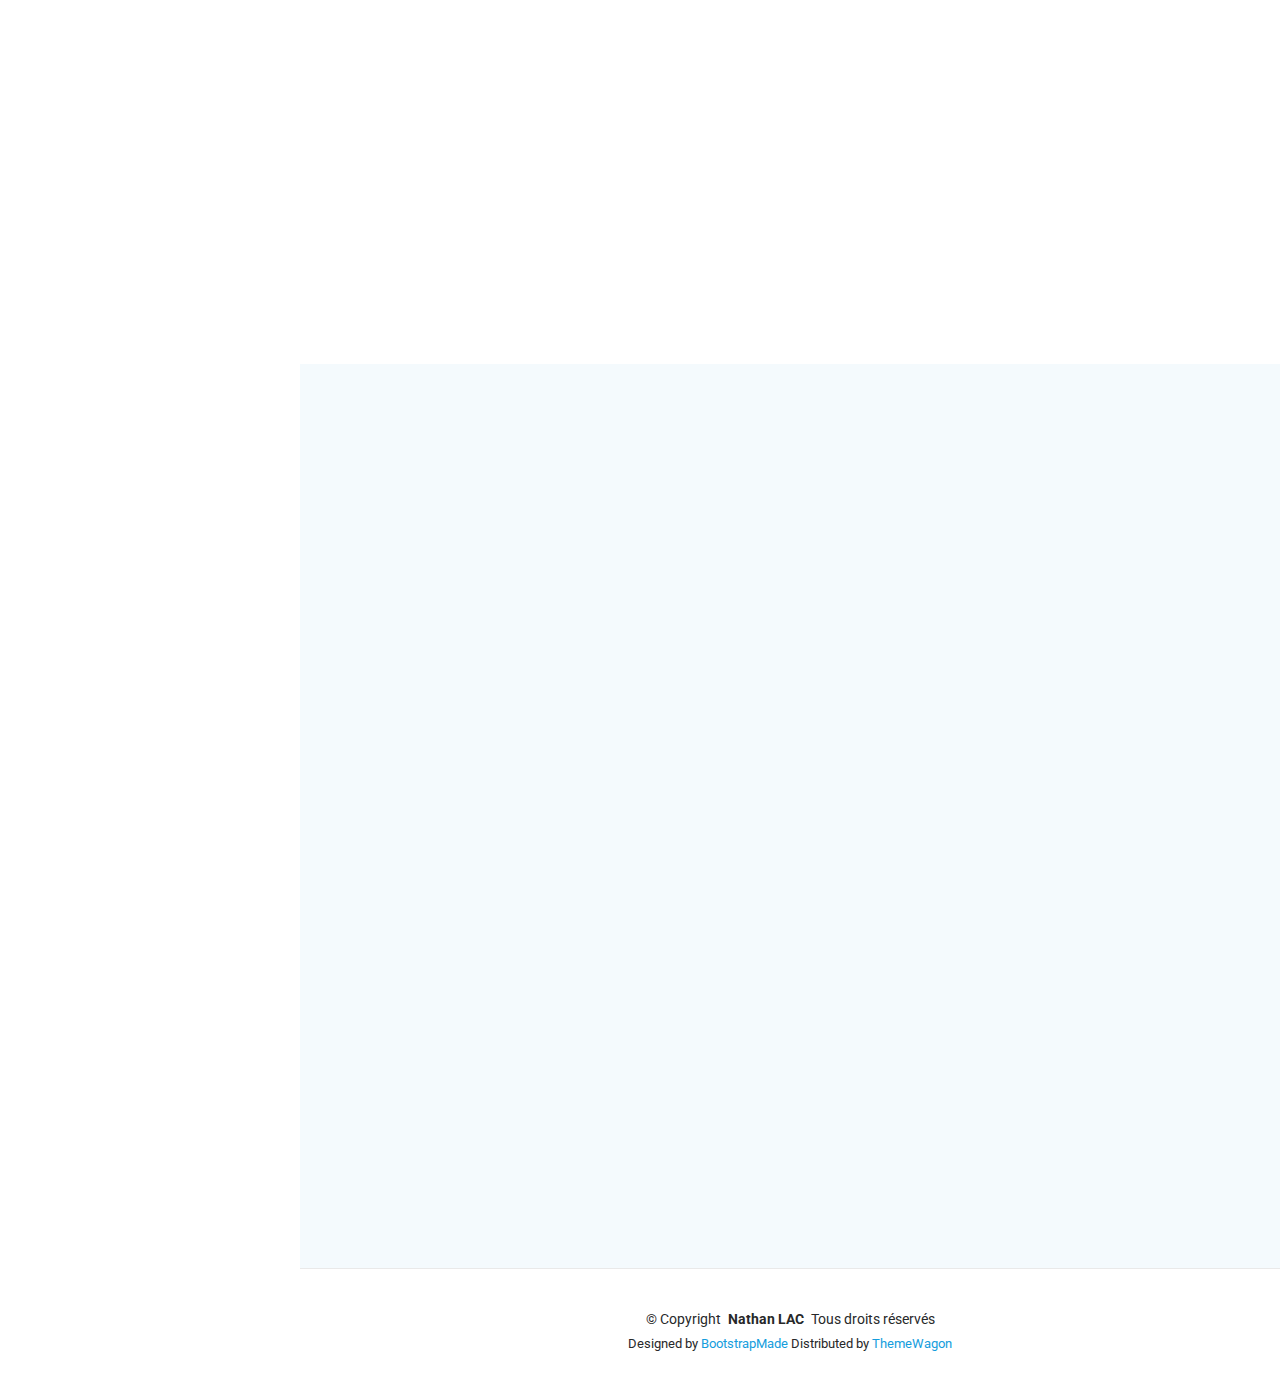
==== commit 59af05d0: "changement vers version finale" ====
--- a/index.html
+++ b/index.html
@@ -403,6 +403,7 @@
             <li data-filter=".filter-php">PHP</li>
             <li data-filter=".filter-csharp">C#</li>
             <li data-filter=".filter-cms">CMS</li>
+            <li data-filter=".filter-html-css-js">HTML/CSS/JS</li>
           </ul><!-- End Portfolio Filters -->
 
           <div class="row gy-4 isotope-container" data-aos="fade-up" data-aos-delay="200">
@@ -877,7 +878,7 @@
         </div>
       </div>
 
-        <div class="col-lg-4 col-md-6 portfolio-item isotope-item filter-cms">
+        <div class="col-lg-4 col-md-6 portfolio-item isotope-item filter-html-css-js">
           <div class="portfolio-content h-100">
             <img src="assets/img/portfolio/Maquette site theatre mayapo (1).png" class="img-fluid" alt="Maquette site theatre mayapo">
             <div class="portfolio-info">
